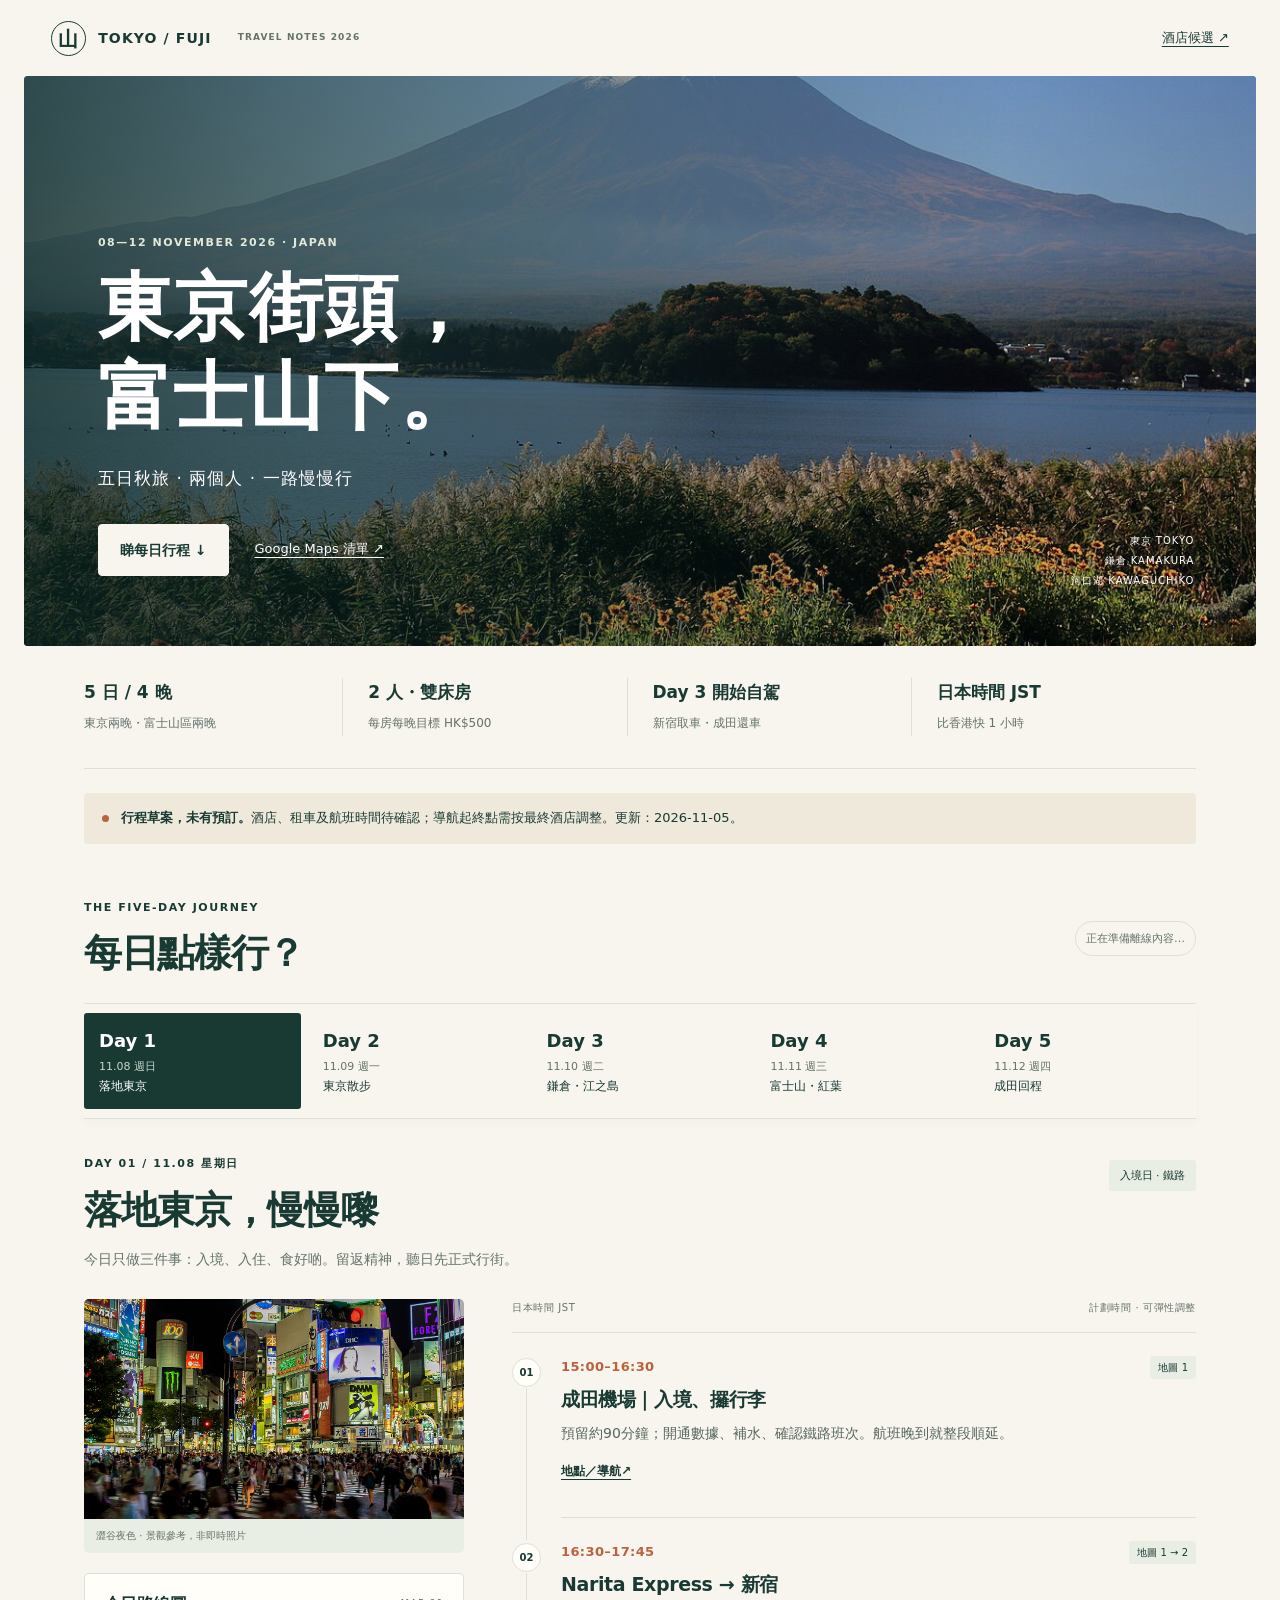
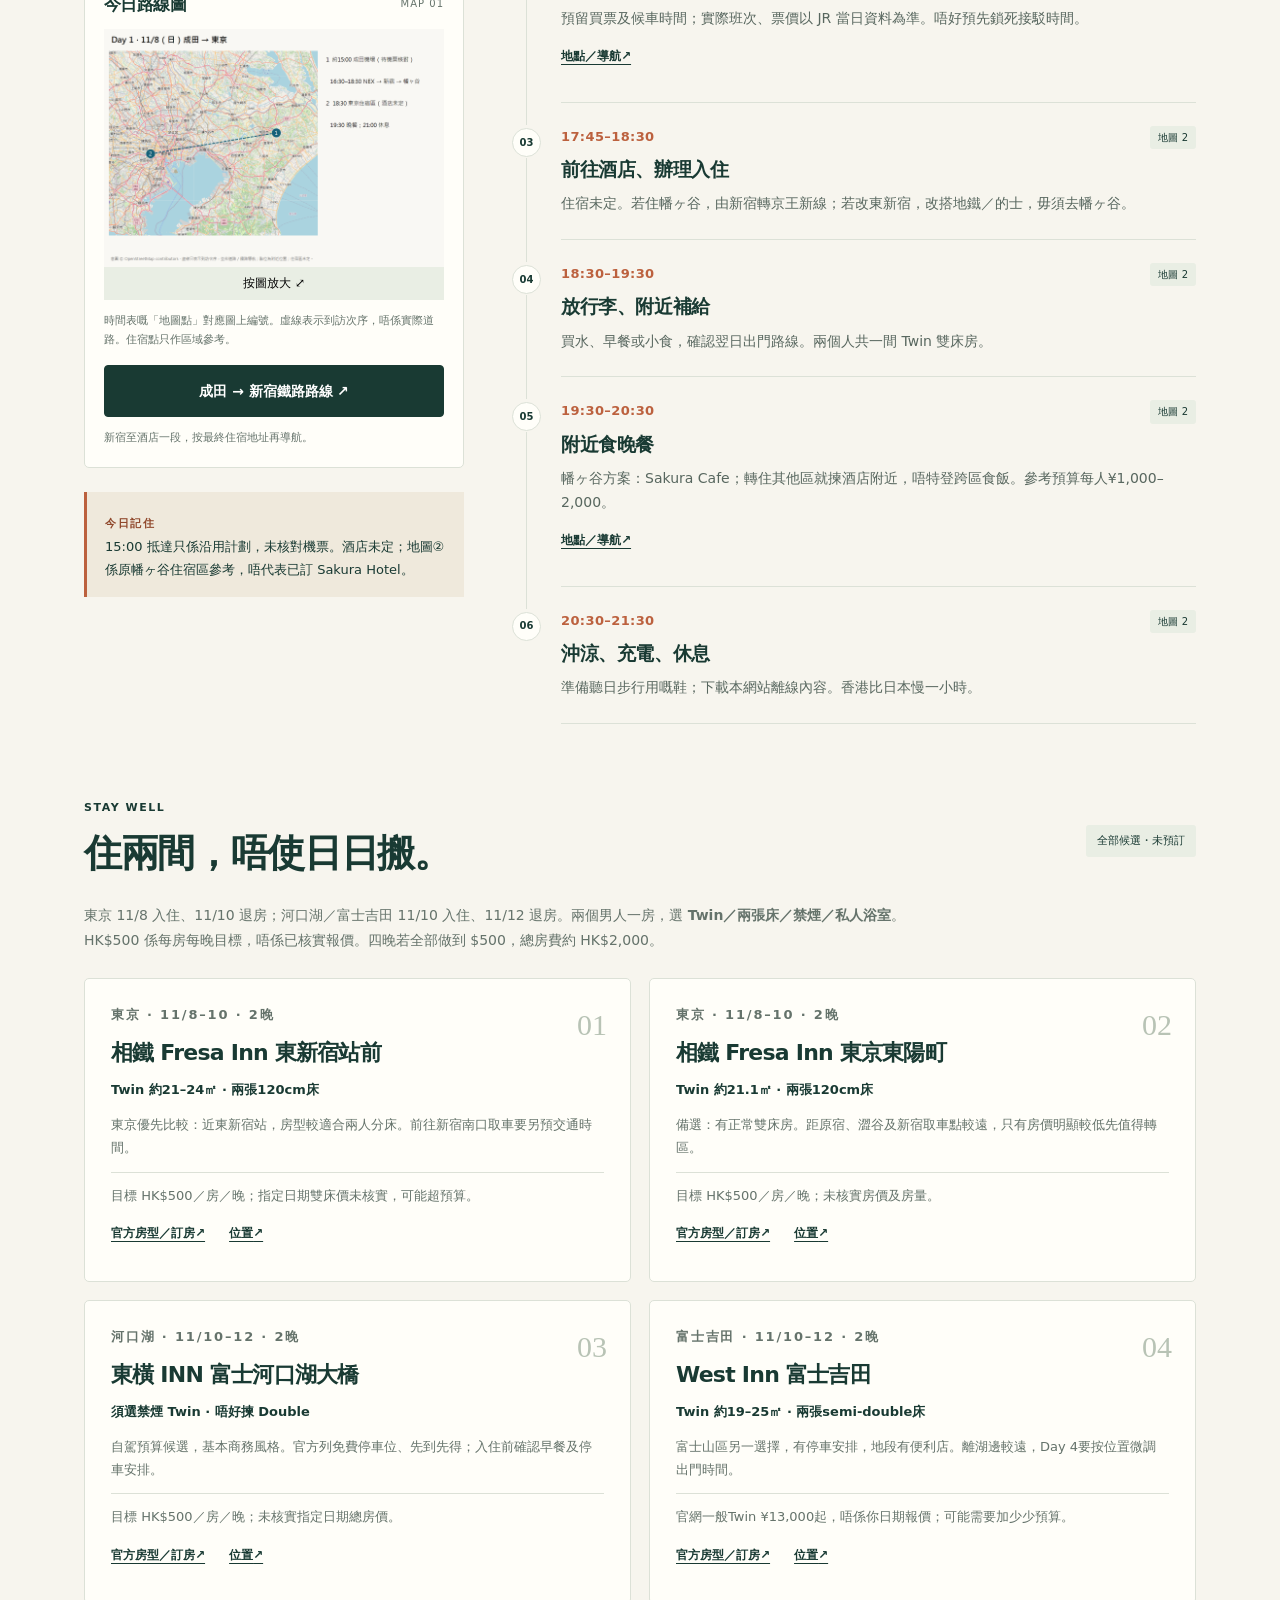
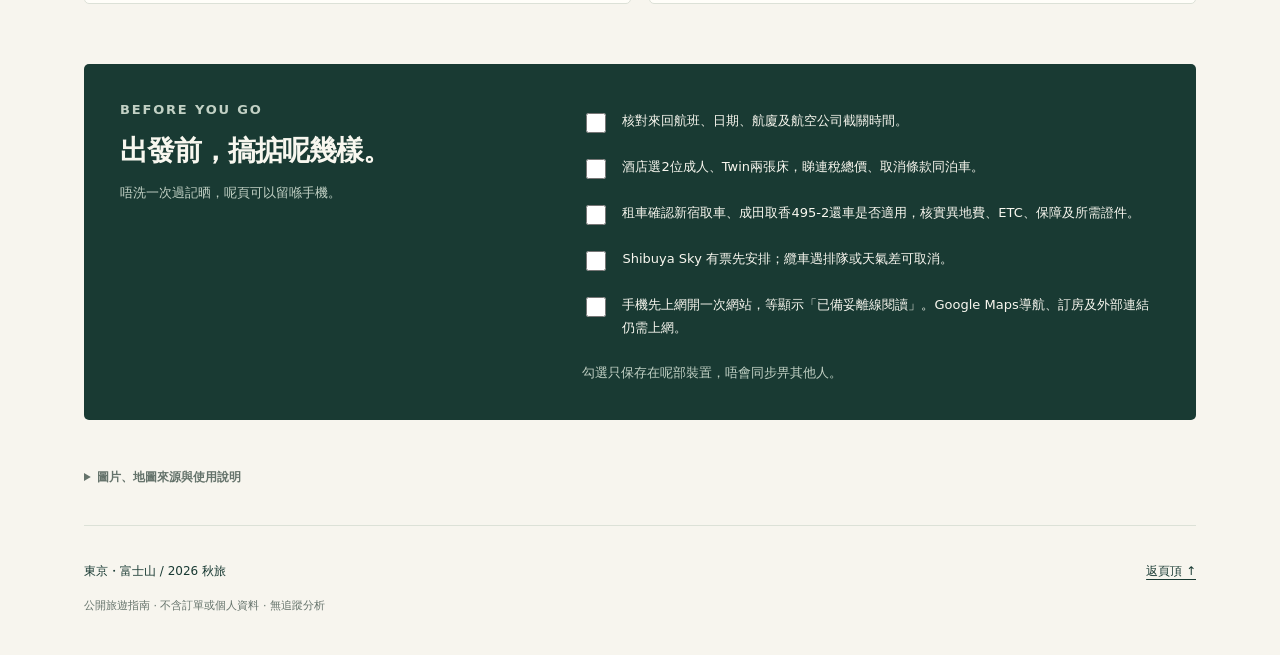
==== index.html @ 58a09c66 "Add Cantonese five-day Tokyo and Fuji travel guide Add 60 time slots, five annotated maps, four unbo" ====
<!doctype html><html lang="zh-Hant-HK"><head><meta charset="utf-8"><meta name="viewport" content="width=device-width, initial-scale=1"><meta name="theme-color" content="#153c35"><meta name="description" content="東京、鎌倉與河口湖五日旅遊指南：逐時行程、每天地圖、雙床酒店候選與自駕取還車安排。"><title>東京・富士山｜五日秋旅 2026</title><link rel="icon" href="icon.svg" type="image/svg+xml"><link rel="manifest" href="manifest.webmanifest"><link rel="stylesheet" href="style.css"><script src="app.js" defer></script></head><body>
<a class="skip" href="#itinerary">跳至行程</a><header class="topbar"><a href="#top" class="brand"><span class="brand-mark">山</span> TOKYO / FUJI <span class="edition">TRAVEL NOTES 2026</span></a><a href="#hotels" class="top-link">酒店候選 ↗</a></header>
<main id="top"><section class="hero"><img class="hero-photo" src="fuji.jpg" alt="由大石公園望向河口湖與富士山" width="1280" height="853"><div class="hero-shade"></div><div class="hero-copy"><p class="eyebrow">08—12 NOVEMBER 2026 · JAPAN</p><h1>東京街頭，<br>富士山下。</h1><p class="hero-sub">五日秋旅 · 兩個人 · 一路慢慢行</p><div class="hero-links"><a href="#itinerary" class="button light">睇每日行程 ↓</a><a class="hero-map" href="https://www.google.com/maps/@35.5356161,136.9191237,691896m/data=!3m1!1e3!4m2!11m1!2sfNCkEX2oukLOJYB0iNipBff9MoVxrw" target="_blank" rel="noopener noreferrer">Google Maps 清單<span aria-hidden="true"> ↗</span></a></div></div><span class="hero-stamp">東京 TOKYO<br>鎌倉 KAMAKURA<br>河口湖 KAWAGUCHIKO</span></section>
<div class="page-width"><section class="trip-facts" aria-label="旅程摘要"><div><strong>5 日 / 4 晚</strong><span>東京兩晚・富士山區兩晚</span></div><div><strong>2 人・雙床房</strong><span>每房每晚目標 HK$500</span></div><div><strong>Day 3 開始自駕</strong><span>新宿取車・成田還車</span></div><div><strong>日本時間 JST</strong><span>比香港快 1 小時</span></div></section>
<div class="planning-note"><span class="dot"></span><p><strong>行程草案，未有預訂。</strong>酒店、租車及航班時間待確認；導航起終點需按最終酒店調整。更新：2026-11-05。</p></div>
<section id="itinerary" class="itinerary"><div class="section-intro"><div><p class="eyebrow">THE FIVE-DAY JOURNEY</p><h2>每日點樣行？</h2></div><span id="offline-status" class="status" role="status">正在準備離線內容…</span></div><nav class="day-tabs" aria-label="選擇行程日期"><a href="#day-1" data-day="1"><strong>Day 1</strong><span>11.08 週日</span><small>落地東京</small></a><a href="#day-2" data-day="2"><strong>Day 2</strong><span>11.09 週一</span><small>東京散步</small></a><a href="#day-3" data-day="3"><strong>Day 3</strong><span>11.10 週二</span><small>鎌倉・江之島</small></a><a href="#day-4" data-day="4"><strong>Day 4</strong><span>11.11 週三</span><small>富士山・紅葉</small></a><a href="#day-5" data-day="5"><strong>Day 5</strong><span>11.12 週四</span><small>成田回程</small></a></nav><noscript><p class="planning-note">JavaScript 未啟用：下方仍會列出完整五日行程；請按日期連結跳至相應位置。</p></noscript><section class="day-panel" id="day-1" aria-labelledby="day-title-1">
 <header class="day-heading"><div><p class="eyebrow">DAY 01 / 11.08 星期日</p><h2 id="day-title-1">落地東京，慢慢嚟</h2><p>今日只做三件事：入境、入住、食好啲。留返精神，聽日先正式行街。</p></div><span class="tag">入境日 · 鐵路</span></header>
 <div class="day-grid"><aside class="day-aside"><figure class="day-photo"><img src="tokyo.jpg" alt="澀谷夜色" loading="lazy" width="1280" height="853"><figcaption>澀谷夜色 · 景觀參考，非即時照片</figcaption></figure>
 <div class="map-card"><div class="card-top"><h3>今日路線圖</h3><span>MAP 01</span></div><button class="map-open" data-map="day-1-map.png" aria-label="放大 Day 1 路線圖"><img src="day-1-map.png" alt="Day 1 編號路線圖：成田 → 新宿 → 東京住宿區" width="1400" height="980" loading="lazy"><span>按圖放大 ⤢</span></button><p class="small">時間表嘅「地圖點」對應圖上編號。虛線表示到訪次序，唔係實際道路。住宿點只作區域參考。</p><a class="button full" href="https://www.google.com/maps/dir/?api=1&amp;origin=Narita+Airport+Terminal+2+Japan&amp;destination=Shinjuku+Station+Tokyo&amp;travelmode=transit" target="_blank" rel="noopener noreferrer">成田 → 新宿鐵路路線<span aria-hidden="true"> ↗</span></a><p class="small">新宿至酒店一段，按最終住宿地址再導航。</p></div>
 <div class="day-note"><span class="eyebrow">今日記住</span><p>15:00 抵達只係沿用計劃，未核對機票。酒店未定；地圖②係原幡ヶ谷住宿區參考，唔代表已訂 Sakura Hotel。</p></div></aside>
 <div class="timeline"><div class="timeline-label"><span>日本時間 JST</span><span>計劃時間 · 可彈性調整</span></div><article class="stop"><div class="stop-rail"><span>01</span></div><div class="stop-content"><div class="stop-meta"><time>15:00–16:30</time><span class="point">地圖 1</span></div><h3>成田機場｜入境、攞行李</h3><p>預留約90分鐘；開通數據、補水、確認鐵路班次。航班晚到就整段順延。</p><a class="nav-link" href="https://www.google.com/maps/search/?api=1&amp;query=Narita%20Airport%20Terminal%202%20Japan" target="_blank" rel="noopener noreferrer">地點／導航<span aria-hidden="true"> ↗</span></a></div></article><article class="stop"><div class="stop-rail"><span>02</span></div><div class="stop-content"><div class="stop-meta"><time>16:30–17:45</time><span class="point">地圖 1 → 2</span></div><h3>Narita Express → 新宿</h3><p>預留買票及候車時間；實際班次、票價以 JR 當日資料為準。唔好預先鎖死接駁時間。</p><a class="nav-link" href="https://www.google.com/maps/search/?api=1&amp;query=Shinjuku%20Station%20Tokyo" target="_blank" rel="noopener noreferrer">地點／導航<span aria-hidden="true"> ↗</span></a></div></article><article class="stop"><div class="stop-rail"><span>03</span></div><div class="stop-content"><div class="stop-meta"><time>17:45–18:30</time><span class="point">地圖 2</span></div><h3>前往酒店、辦理入住</h3><p>住宿未定。若住幡ヶ谷，由新宿轉京王新線；若改東新宿，改搭地鐵／的士，毋須去幡ヶ谷。</p></div></article><article class="stop"><div class="stop-rail"><span>04</span></div><div class="stop-content"><div class="stop-meta"><time>18:30–19:30</time><span class="point">地圖 2</span></div><h3>放行李、附近補給</h3><p>買水、早餐或小食，確認翌日出門路線。兩個人共一間 Twin 雙床房。</p></div></article><article class="stop"><div class="stop-rail"><span>05</span></div><div class="stop-content"><div class="stop-meta"><time>19:30–20:30</time><span class="point">地圖 2</span></div><h3>附近食晚餐</h3><p>幡ヶ谷方案：Sakura Cafe；轉住其他區就揀酒店附近，唔特登跨區食飯。參考預算每人¥1,000–2,000。</p><a class="nav-link" href="https://www.google.com/maps/search/?api=1&amp;query=Sakura%20Cafe%20Hatagaya%20Tokyo" target="_blank" rel="noopener noreferrer">地點／導航<span aria-hidden="true"> ↗</span></a></div></article><article class="stop"><div class="stop-rail"><span>06</span></div><div class="stop-content"><div class="stop-meta"><time>20:30–21:30</time><span class="point">地圖 2</span></div><h3>沖涼、充電、休息</h3><p>準備聽日步行用嘅鞋；下載本網站離線內容。香港比日本慢一小時。</p></div></article></div></div></section><section class="day-panel" id="day-2" aria-labelledby="day-title-2">
 <header class="day-heading"><div><p class="eyebrow">DAY 02 / 11.09 星期一</p><h2 id="day-title-2">由森林行到城市夜色</h2><p>一路向南行，唔來回兜圈。上午神宮、下午購物，傍晚留畀澀谷。</p></div><span class="tag">東京散步 · 公共交通</span></header>
 <div class="day-grid"><aside class="day-aside"><figure class="day-photo"><img src="tokyo.jpg" alt="澀谷夜色" loading="lazy" width="1280" height="853"><figcaption>澀谷夜色 · 景觀參考，非即時照片</figcaption></figure>
 <div class="map-card"><div class="card-top"><h3>今日路線圖</h3><span>MAP 02</span></div><button class="map-open" data-map="day-2-map.png" aria-label="放大 Day 2 路線圖"><img src="day-2-map.png" alt="Day 2 編號路線圖：明治神宮 → 原宿 → 表參道 → 澀谷" width="1400" height="980" loading="lazy"><span>按圖放大 ⤢</span></button><p class="small">時間表嘅「地圖點」對應圖上編號。虛線表示到訪次序，唔係實際道路。住宿點只作區域參考。</p><a class="button full" href="https://www.google.com/maps/dir/?api=1&amp;origin=Meiji+Jingu+Tokyo&amp;destination=Uobei+Shibuya+Dogenzaka+Tokyo&amp;travelmode=walking&amp;waypoints=AFURI+Harajuku+Tokyo%7COmotesando+Hills+Tokyo%7CShibuya+Scramble+Crossing+Tokyo" target="_blank" rel="noopener noreferrer">開啟今日主要路線<span aria-hidden="true"> ↗</span></a><p class="small">路線不含未定酒店及所有小休；以逐站導航、即時交通為準。</p></div>
 <div class="day-note"><span class="eyebrow">今日記住</span><p>Day 2 留東京、Day 3 退房後取車去鎌倉再入河口湖，可以避免返東京多一次搬行李。Shibuya Sky 未預訂，冇票就取消。</p></div></aside>
 <div class="timeline"><div class="timeline-label"><span>日本時間 JST</span><span>計劃時間 · 可彈性調整</span></div><article class="stop"><div class="stop-rail"><span>01</span></div><div class="stop-content"><div class="stop-meta"><time>08:00–08:45</time><span class="point">地圖 1</span></div><h3>早餐、準備出門</h3><p>酒店未定；按最終地址調整出門時間，目標09:30到明治神宮。</p></div></article><article class="stop"><div class="stop-rail"><span>02</span></div><div class="stop-content"><div class="stop-meta"><time>08:45–09:30</time><span class="point">地圖 1 → 2</span></div><h3>搭車往原宿／明治神宮</h3><p>由酒店搭鐵路，再步行入神宮。地圖①係幡ヶ谷區參考，換酒店後以實際地址為準。</p><a class="nav-link" href="https://www.google.com/maps/search/?api=1&amp;query=Meiji%20Jingu%20Tokyo" target="_blank" rel="noopener noreferrer">地點／導航<span aria-hidden="true"> ↗</span></a></div></article><article class="stop"><div class="stop-rail"><span>03</span></div><div class="stop-content"><div class="stop-meta"><time>09:30–10:45</time><span class="point">地圖 2</span></div><h3>明治神宮</h3><p>參拜、森林步道；預留入口至本殿步程。慢慢行，唔好只計影相時間。</p><a class="nav-link" href="https://www.google.com/maps/search/?api=1&amp;query=Meiji%20Jingu%20Tokyo" target="_blank" rel="noopener noreferrer">地點／導航<span aria-hidden="true"> ↗</span></a></div></article><article class="stop"><div class="stop-rail"><span>04</span></div><div class="stop-content"><div class="stop-meta"><time>10:45–11:30</time><span class="point">地圖 2 → 3</span></div><h3>步行去原宿、提早排午餐</h3><p>原宿站附近小逛，盡量避開正午排隊。</p><a class="nav-link" href="https://www.google.com/maps/search/?api=1&amp;query=Harajuku%20Station%20Tokyo" target="_blank" rel="noopener noreferrer">地點／導航<span aria-hidden="true"> ↗</span></a></div></article><article class="stop"><div class="stop-rail"><span>05</span></div><div class="stop-content"><div class="stop-meta"><time>11:30–12:15</time><span class="point">地圖 3</span></div><h3>AFURI 原宿｜柚子拉麵</h3><p>參考每人¥1,500–2,000。準備信用卡或電子付款；等候太耐就改附近餐廳。</p><a class="nav-link" href="https://www.google.com/maps/search/?api=1&amp;query=AFURI%20Harajuku%20Tokyo" target="_blank" rel="noopener noreferrer">地點／導航<span aria-hidden="true"> ↗</span></a></div></article><article class="stop"><div class="stop-rail"><span>06</span></div><div class="stop-content"><div class="stop-meta"><time>12:15–13:00</time><span class="point">地圖 3</span></div><h3>竹下通</h3><p>行街、小食；12:50左右開始向表參道方向行。</p><a class="nav-link" href="https://www.google.com/maps/search/?api=1&amp;query=Takeshita%20Street%20Tokyo" target="_blank" rel="noopener noreferrer">地點／導航<span aria-hidden="true"> ↗</span></a></div></article><article class="stop"><div class="stop-rail"><span>07</span></div><div class="stop-content"><div class="stop-meta"><time>13:00–14:00</time><span class="point">地圖 4</span></div><h3>表參道、Omotesando Hills</h3><p>購物及建築散步；以商場作集合點。</p><a class="nav-link" href="https://www.google.com/maps/search/?api=1&amp;query=Omotesando%20Hills%20Tokyo" target="_blank" rel="noopener noreferrer">地點／導航<span aria-hidden="true"> ↗</span></a></div></article><article class="stop"><div class="stop-rail"><span>08</span></div><div class="stop-content"><div class="stop-meta"><time>14:00–15:00</time><span class="point">地圖 4 → 5</span></div><h3>去澀谷、咖啡小休</h3><p>步行或搭車，預留洗手間及休息時間。</p><a class="nav-link" href="https://www.google.com/maps/search/?api=1&amp;query=Shibuya%20Station%20Tokyo" target="_blank" rel="noopener noreferrer">地點／導航<span aria-hidden="true"> ↗</span></a></div></article><article class="stop"><div class="stop-rail"><span>09</span></div><div class="stop-content"><div class="stop-meta"><time>15:00–15:45</time><span class="point">地圖 5</span></div><h3>澀谷十字路口、八公</h3><p>同一區慢慢影相；過路唔好停喺路中心。</p><a class="nav-link" href="https://www.google.com/maps/search/?api=1&amp;query=Shibuya%20Scramble%20Crossing%20Tokyo" target="_blank" rel="noopener noreferrer">地點／導航<span aria-hidden="true"> ↗</span></a></div></article><article class="stop"><div class="stop-rail"><span>10</span></div><div class="stop-content"><div class="stop-meta"><time>16:00–17:15</time><span class="point">地圖 5</span></div><h3>Shibuya Sky｜選配</h3><p>有預約先上去；未買票或天氣差就改商場。入場時段及日落時間以官方為準。</p><a class="nav-link" href="https://www.google.com/maps/search/?api=1&amp;query=Shibuya%20Sky%20Tokyo" target="_blank" rel="noopener noreferrer">地點／導航<span aria-hidden="true"> ↗</span></a></div></article><article class="stop"><div class="stop-rail"><span>11</span></div><div class="stop-content"><div class="stop-meta"><time>17:15–18:00</time><span class="point">地圖 5</span></div><h3>澀谷購物、行去餐廳</h3><p>預留晚餐候位。</p><a class="nav-link" href="https://www.google.com/maps/search/?api=1&amp;query=Uobei%20Shibuya%20Dogenzaka%20Tokyo" target="_blank" rel="noopener noreferrer">地點／導航<span aria-hidden="true"> ↗</span></a></div></article><article class="stop"><div class="stop-rail"><span>12</span></div><div class="stop-content"><div class="stop-meta"><time>18:00–19:00</time><span class="point">地圖 5</span></div><h3>魚べい 道玄坂｜壽司晚餐</h3><p>參考每人¥2,000–3,000；現場候位，未訂位。</p><a class="nav-link" href="https://www.google.com/maps/search/?api=1&amp;query=Uobei%20Shibuya%20Dogenzaka%20Tokyo" target="_blank" rel="noopener noreferrer">地點／導航<span aria-hidden="true"> ↗</span></a></div></article><article class="stop"><div class="stop-rail"><span>13</span></div><div class="stop-content"><div class="stop-meta"><time>19:00–20:00</time><span class="point">地圖 5 → 1</span></div><h3>返酒店</h3><p>今晚整理行李，聽朝退房後唔再返東京酒店。</p></div></article><article class="stop"><div class="stop-rail"><span>14</span></div><div class="stop-content"><div class="stop-meta"><time>20:00–21:30</time><span class="point">地圖 1</span></div><h3>執行李、確認租車資料</h3><p>確認取車地址、營業時間、行李容量及異地還車。所有酒店與租車仍屬候選。</p></div></article></div></div></section><section class="day-panel" id="day-3" aria-labelledby="day-title-3">
 <header class="day-heading"><div><p class="eyebrow">DAY 03 / 11.10 星期二</p><h2 id="day-title-3">鎌倉海風，再駛入富士山</h2><p>今日行程最緊湊。鎌倉只集中長谷一帶，江之島行前段，留足時間入河口湖。</p></div><span class="tag">自駕開始 · 長途日</span></header>
 <div class="day-grid"><aside class="day-aside"><figure class="day-photo"><img src="kamakura.jpg" alt="鎌倉大佛" loading="lazy" width="1280" height="853"><figcaption>鎌倉大佛 · 景觀參考，非即時照片</figcaption></figure>
 <div class="map-card"><div class="card-top"><h3>今日路線圖</h3><span>MAP 03</span></div><button class="map-open" data-map="day-3-map.png" aria-label="放大 Day 3 路線圖"><img src="day-3-map.png" alt="Day 3 編號路線圖：新宿 → 鎌倉 → 江之島 → 河口湖" width="1400" height="980" loading="lazy"><span>按圖放大 ⤢</span></button><p class="small">時間表嘅「地圖點」對應圖上編號。虛線表示到訪次序，唔係實際道路。住宿點只作區域參考。</p><a class="button full" href="https://www.google.com/maps/dir/?api=1&amp;origin=Nippon+Rent+A+Car+Shinjuku+Minamiguchi+Tokyo&amp;destination=Toyoko+Inn+Fuji+Kawaguchiko+Ohashi&amp;travelmode=driving&amp;waypoints=Kotoku-in+Kamakura%7CHase-dera+Kamakura%7CEnoshima+Shrine+Hetsumiya+Fujisawa" target="_blank" rel="noopener noreferrer">開啟今日主要路線<span aria-hidden="true"> ↗</span></a><p class="small">路線不含未定酒店及所有小休；以逐站導航、即時交通為準。</p></div>
 <div class="day-note"><span class="eyebrow">今日記住</span><p>15:15–15:30 必須離開江之島。若塞車令鎌倉到達遲過11:00，就縮短寺院或取消江之島散步；唔好靠夜晚趕路追回時間。</p></div></aside>
 <div class="timeline"><div class="timeline-label"><span>日本時間 JST</span><span>計劃時間 · 可彈性調整</span></div><article class="stop"><div class="stop-rail"><span>01</span></div><div class="stop-content"><div class="stop-meta"><time>06:30–07:30</time><span class="point">地圖 1</span></div><h3>早餐、退房、前往取車點</h3><p>06:45左右退房；按最終酒店位置調整。行李全數帶走。</p><a class="nav-link" href="https://www.google.com/maps/search/?api=1&amp;query=Nippon%20Rent%20A%20Car%20Shinjuku%20Minamiguchi%20Tokyo" target="_blank" rel="noopener noreferrer">地點／導航<span aria-hidden="true"> ↗</span></a></div></article><article class="stop"><div class="stop-rail"><span>02</span></div><div class="stop-content"><div class="stop-meta"><time>07:30–08:15</time><span class="point">地圖 1</span></div><h3>新宿南口取車｜候選未訂</h3><p>NIPPON Rent-A-Car，代代木2-13-1。預45分鐘辦手續、驗車、設定導航；確認成田異地還車。</p><a class="nav-link" href="https://www.google.com/maps/search/?api=1&amp;query=NIPPON%20Rent-A-Car%20Shinjuku%20Minamiguchi%20Sales%20Office%202-13-1%20Yoyogi%20Tokyo" target="_blank" rel="noopener noreferrer">地點／導航<span aria-hidden="true"> ↗</span></a></div></article><article class="stop"><div class="stop-rail"><span>03</span></div><div class="stop-content"><div class="stop-meta"><time>08:15–09:45</time><span class="point">地圖 1 → 2</span></div><h3>揸車去鎌倉長谷一帶</h3><p>車程只係規劃估算，視交通可增加；到埗用合法收費停車場。大佛一般訪客唔好預寺內泊車。</p><a class="nav-link" href="https://www.google.com/maps/search/?api=1&amp;query=Kotoku-in%20Kamakura" target="_blank" rel="noopener noreferrer">地點／導航<span aria-hidden="true"> ↗</span></a></div></article><article class="stop"><div class="stop-rail"><span>04</span></div><div class="stop-content"><div class="stop-meta"><time>10:00–10:45</time><span class="point">地圖 2</span></div><h3>鎌倉大佛｜高德院</h3><p>睇大佛、庭園，之後步行去長谷寺。門票另計。</p><a class="nav-link" href="https://www.google.com/maps/search/?api=1&amp;query=Kotoku-in%20Kamakura" target="_blank" rel="noopener noreferrer">地點／導航<span aria-hidden="true"> ↗</span></a></div></article><article class="stop"><div class="stop-rail"><span>05</span></div><div class="stop-content"><div class="stop-meta"><time>10:45–11:00</time><span class="point">地圖 2 → 3</span></div><h3>步行往長谷寺</h3><p>同區景點，盡量唔好重新揸車搵車位。</p><a class="nav-link" href="https://www.google.com/maps/search/?api=1&amp;query=Hase-dera%20Kamakura" target="_blank" rel="noopener noreferrer">地點／導航<span aria-hidden="true"> ↗</span></a></div></article><article class="stop"><div class="stop-rail"><span>06</span></div><div class="stop-content"><div class="stop-meta"><time>11:00–12:00</time><span class="point">地圖 3</span></div><h3>長谷寺</h3><p>庭園、觀音堂同海景；有樓梯。若行程延誤就縮短停留。</p><a class="nav-link" href="https://www.google.com/maps/search/?api=1&amp;query=Hase-dera%20Kamakura" target="_blank" rel="noopener noreferrer">地點／導航<span aria-hidden="true"> ↗</span></a></div></article><article class="stop"><div class="stop-rail"><span>07</span></div><div class="stop-content"><div class="stop-meta"><time>12:00–13:00</time><span class="point">地圖 3 → 4</span></div><h3>取車、去江之島、泊車</h3><p>預留車程、搵位同由停車場步行時間；唔好導航入行人街。</p><a class="nav-link" href="https://www.google.com/maps/search/?api=1&amp;query=Enoshima%20Fujisawa%20Japan" target="_blank" rel="noopener noreferrer">地點／導航<span aria-hidden="true"> ↗</span></a></div></article><article class="stop"><div class="stop-rail"><span>08</span></div><div class="stop-content"><div class="stop-meta"><time>13:00–14:00</time><span class="point">地圖 4</span></div><h3>とびっちょ 本店｜海鮮午餐</h3><p>白飯魚／海鮮丼，參考每人¥1,500–3,000。候位超過30分鐘就轉附近食。</p><a class="nav-link" href="https://www.google.com/maps/search/?api=1&amp;query=Tobiccho%20Main%20Store%20Enoshima" target="_blank" rel="noopener noreferrer">地點／導航<span aria-hidden="true"> ↗</span></a></div></article><article class="stop"><div class="stop-rail"><span>09</span></div><div class="stop-content"><div class="stop-meta"><time>14:00–14:45</time><span class="point">地圖 4</span></div><h3>江之島仲見世通、神社前段</h3><p>只行前段及海邊，唔安排岩屋全線。</p><a class="nav-link" href="https://www.google.com/maps/search/?api=1&amp;query=Enoshima%20Shrine%20Hetsumiya" target="_blank" rel="noopener noreferrer">地點／導航<span aria-hidden="true"> ↗</span></a></div></article><article class="stop"><div class="stop-rail"><span>10</span></div><div class="stop-content"><div class="stop-meta"><time>14:45–15:15</time><span class="point">地圖 4</span></div><h3>返停車場、洗手間、出發</h3><p>15:30為最遲離開目標，預早準備車上飲用水。</p></div></article><article class="stop"><div class="stop-rail"><span>11</span></div><div class="stop-content"><div class="stop-meta"><time>15:15–18:30</time><span class="point">地圖 4 → 5</span></div><h3>前往河口湖</h3><p>連休息及交通緩衝預約3小時15分鐘；途中服務區休息20–30分鐘，依即時導航選擇。</p></div></article><article class="stop"><div class="stop-rail"><span>12</span></div><div class="stop-content"><div class="stop-meta"><time>18:30–19:30</time><span class="point">地圖 5</span></div><h3>河口湖酒店入住｜未預訂</h3><p>地圖⑤暫用河口湖大橋一帶；揀定酒店後先用正式地址導航。確認酒店停車安排。</p></div></article><article class="stop"><div class="stop-rail"><span>13</span></div><div class="stop-content"><div class="stop-meta"><time>19:30–20:30</time><span class="point">地圖 5</span></div><h3>IDATEN 天婦羅晚餐</h3><p>參考每人¥2,000–3,500；太攰或排隊長就改 Gusto 河口湖店。餐廳未訂位。</p><a class="nav-link" href="https://www.google.com/maps/search/?api=1&amp;query=Fuji%20Tempura%20IDATEN%20Kawaguchiko" target="_blank" rel="noopener noreferrer">地點／導航<span aria-hidden="true"> ↗</span></a></div></article><article class="stop"><div class="stop-rail"><span>14</span></div><div class="stop-content"><div class="stop-meta"><time>20:30–21:30</time><span class="point">地圖 5</span></div><h3>返酒店休息</h3><p>睇聽朝天氣，準備保暖外套同早起影富士山。</p></div></article></div></div></section><section class="day-panel" id="day-4" aria-labelledby="day-title-4">
 <header class="day-heading"><div><p class="eyebrow">DAY 04 / 11.11 星期三</p><h2 id="day-title-4">富士山、湖畔與秋日紅葉</h2><p>將遠眺富士山放喺朝早，下午沿湖慢慢行。天氣唔配合就減纜車，保留湖邊散步。</p></div><span class="tag">河口湖環遊 · 自駕</span></header>
 <div class="day-grid"><aside class="day-aside"><figure class="day-photo"><img src="fuji.jpg" alt="大石公園遠眺富士山" loading="lazy" width="1280" height="853"><figcaption>大石公園遠眺富士山 · 景觀參考，非即時照片</figcaption></figure>
 <div class="map-card"><div class="card-top"><h3>今日路線圖</h3><span>MAP 04</span></div><button class="map-open" data-map="day-4-map.png" aria-label="放大 Day 4 路線圖"><img src="day-4-map.png" alt="Day 4 編號路線圖：忠靈塔 → 河口湖 → 大石公園 → 紅葉迴廊" width="1400" height="980" loading="lazy"><span>按圖放大 ⤢</span></button><p class="small">時間表嘅「地圖點」對應圖上編號。虛線表示到訪次序，唔係實際道路。住宿點只作區域參考。</p><a class="button full" href="https://www.google.com/maps/dir/?api=1&amp;origin=Arakurayama+Sengen+Park&amp;destination=Lake+Kawaguchi+Maple+Corridor&amp;travelmode=driving&amp;waypoints=Mt+Fuji+Panoramic+Ropeway%7CHoutou+Fudou+Kawaguchiko+North+Main+Shop%7COishi+Park+Fujikawaguchiko" target="_blank" rel="noopener noreferrer">開啟今日主要路線<span aria-hidden="true"> ↗</span></a><p class="small">路線不含未定酒店及所有小休；以逐站導航、即時交通為準。</p></div>
 <div class="day-note"><span class="eyebrow">今日記住</span><p>本行程唔登富士山頂。新倉山導航到合法停車場，再步行上觀景台；地圖虛線只係到訪次序。紅葉及能見度不能保證。</p></div></aside>
 <div class="timeline"><div class="timeline-label"><span>日本時間 JST</span><span>計劃時間 · 可彈性調整</span></div><article class="stop"><div class="stop-rail"><span>01</span></div><div class="stop-content"><div class="stop-meta"><time>06:30–07:15</time><span class="point">地圖 1</span></div><h3>早餐、準備出門</h3><p>早餐供應按最終酒店為準；未開餐就前一晚準備。保暖外套、飲水、舒服鞋。</p></div></article><article class="stop"><div class="stop-rail"><span>02</span></div><div class="stop-content"><div class="stop-meta"><time>07:15–08:00</time><span class="point">地圖 1 → 2</span></div><h3>去新倉山淺間公園</h3><p>車程加泊車與上山步程；觀景台需要步行及樓梯，唔係車可以直達。</p><a class="nav-link" href="https://www.google.com/maps/search/?api=1&amp;query=Arakurayama%20Sengen%20Park" target="_blank" rel="noopener noreferrer">地點／導航<span aria-hidden="true"> ↗</span></a></div></article><article class="stop"><div class="stop-rail"><span>03</span></div><div class="stop-content"><div class="stop-meta"><time>08:00–09:15</time><span class="point">地圖 2</span></div><h3>忠靈塔、富士山景觀</h3><p>依體力慢慢上落；若太多人，留時間排影相位。</p><a class="nav-link" href="https://www.google.com/maps/search/?api=1&amp;query=Arakurayama%20Sengen%20Park" target="_blank" rel="noopener noreferrer">地點／導航<span aria-hidden="true"> ↗</span></a></div></article><article class="stop"><div class="stop-rail"><span>04</span></div><div class="stop-content"><div class="stop-meta"><time>09:15–10:30</time><span class="point">地圖 2 → 3</span></div><h3>落山、取車、去河口湖纜車</h3><p>先返停車場，再揸往湖畔；預留停車、步行、買票。</p><a class="nav-link" href="https://www.google.com/maps/search/?api=1&amp;query=Mt%20Fuji%20Panoramic%20Ropeway" target="_blank" rel="noopener noreferrer">地點／導航<span aria-hidden="true"> ↗</span></a></div></article><article class="stop"><div class="stop-rail"><span>05</span></div><div class="stop-content"><div class="stop-meta"><time>10:30–11:45</time><span class="point">地圖 3</span></div><h3>河口湖纜車｜視天氣選配</h3><p>排隊逾45分鐘或視野差就取消，改湖邊散步。營運、票價及停駛消息以官方為準。</p><a class="nav-link" href="https://www.google.com/maps/search/?api=1&amp;query=Mt%20Fuji%20Panoramic%20Ropeway" target="_blank" rel="noopener noreferrer">地點／導航<span aria-hidden="true"> ↗</span></a></div></article><article class="stop"><div class="stop-rail"><span>06</span></div><div class="stop-content"><div class="stop-meta"><time>11:45–12:15</time><span class="point">地圖 3 → 4</span></div><h3>去ほうとう不動 北本店</h3><p>確認係北本店；唔好同車站店混淆。</p><a class="nav-link" href="https://www.google.com/maps/search/?api=1&amp;query=Houtou%20Fudou%20Kawaguchiko%20North%20Main%20Shop" target="_blank" rel="noopener noreferrer">地點／導航<span aria-hidden="true"> ↗</span></a></div></article><article class="stop"><div class="stop-rail"><span>07</span></div><div class="stop-content"><div class="stop-meta"><time>12:15–13:15</time><span class="point">地圖 4</span></div><h3>山梨餺飥麵午餐</h3><p>每人參考¥1,500–2,500；預留候位，售完或提早收舖就轉附近店。</p><a class="nav-link" href="https://www.google.com/maps/search/?api=1&amp;query=Houtou%20Fudou%20Kawaguchiko%20North%20Main%20Shop" target="_blank" rel="noopener noreferrer">地點／導航<span aria-hidden="true"> ↗</span></a></div></article><article class="stop"><div class="stop-rail"><span>08</span></div><div class="stop-content"><div class="stop-meta"><time>13:15–13:45</time><span class="point">地圖 4 → 5</span></div><h3>沿湖北岸去大石公園</h3><p>連泊車計約30分鐘；沿途影相請用合法停車位。</p><a class="nav-link" href="https://www.google.com/maps/search/?api=1&amp;query=Oishi%20Park%20Fujikawaguchiko" target="_blank" rel="noopener noreferrer">地點／導航<span aria-hidden="true"> ↗</span></a></div></article><article class="stop"><div class="stop-rail"><span>09</span></div><div class="stop-content"><div class="stop-meta"><time>13:45–14:45</time><span class="point">地圖 5</span></div><h3>大石公園湖畔散步</h3><p>遠眺富士山，行湖邊步道；花況依季節，照片只作景觀參考。</p><a class="nav-link" href="https://www.google.com/maps/search/?api=1&amp;query=Oishi%20Park%20Fujikawaguchiko" target="_blank" rel="noopener noreferrer">地點／導航<span aria-hidden="true"> ↗</span></a></div></article><article class="stop"><div class="stop-rail"><span>10</span></div><div class="stop-content"><div class="stop-meta"><time>14:45–15:45</time><span class="point">地圖 5</span></div><h3>咖啡、甜品、休息</h3><p>大石公園附近揀店，預算每人¥800–1,500；留返黃昏精神。</p></div></article><article class="stop"><div class="stop-rail"><span>11</span></div><div class="stop-content"><div class="stop-meta"><time>15:45–16:30</time><span class="point">地圖 5 → 6</span></div><h3>去紅葉迴廊、泊車</h3><p>預留活動交通及停車場步行。收費、支付方式及當日管制以現場為準。</p><a class="nav-link" href="https://www.google.com/maps/search/?api=1&amp;query=Lake%20Kawaguchi%20Maple%20Corridor" target="_blank" rel="noopener noreferrer">地點／導航<span aria-hidden="true"> ↗</span></a></div></article><article class="stop"><div class="stop-rail"><span>12</span></div><div class="stop-content"><div class="stop-meta"><time>16:30–18:00</time><span class="point">地圖 6</span></div><h3>紅葉迴廊黃昏散步</h3><p>亮燈及活動安排以當日官方公告為準；冇亮燈或落雨可提早返酒店。</p><a class="nav-link" href="https://www.google.com/maps/search/?api=1&amp;query=Lake%20Kawaguchi%20Maple%20Corridor" target="_blank" rel="noopener noreferrer">地點／導航<span aria-hidden="true"> ↗</span></a></div></article><article class="stop"><div class="stop-rail"><span>13</span></div><div class="stop-content"><div class="stop-meta"><time>18:00–18:45</time><span class="point">地圖 6 → 1</span></div><h3>返回湖南岸</h3><p>天黑慢駛；先決定晚餐，避免反覆繞湖。</p></div></article><article class="stop"><div class="stop-rail"><span>14</span></div><div class="stop-content"><div class="stop-meta"><time>18:45–19:45</time><span class="point">地圖 1</span></div><h3>Gusto 河口湖｜簡單晚餐</h3><p>參考每人¥1,000–2,000；亦可將昨日未食到嘅 IDATEN 調到今晚。</p><a class="nav-link" href="https://www.google.com/maps/search/?api=1&amp;query=Gusto%20Kawaguchiko%20568-1%20Funatsu" target="_blank" rel="noopener noreferrer">地點／導航<span aria-hidden="true"> ↗</span></a></div></article><article class="stop"><div class="stop-rail"><span>15</span></div><div class="stop-content"><div class="stop-meta"><time>20:00–21:30</time><span class="point">地圖 1</span></div><h3>返酒店執行李</h3><p>確認成田還車營業所、入油規則及接駁；聽朝07:30出發，唔再加景點。</p></div></article></div></div></section><section class="day-panel" id="day-5" aria-labelledby="day-title-5">
 <header class="day-heading"><div><p class="eyebrow">DAY 05 / 11.12 星期四</p><h2 id="day-title-5">預早出發，鬆動返機場</h2><p>今日重點係準時到機場。將休息、加油、還車同接駁全部計入，唔安排額外觀光。</p></div><span class="tag">回程日 · 還車＋接駁</span></header>
 <div class="day-grid"><aside class="day-aside"><figure class="day-photo"><img src="fuji.jpg" alt="大石公園遠眺富士山" loading="lazy" width="1280" height="853"><figcaption>大石公園遠眺富士山 · 景觀參考，非即時照片</figcaption></figure>
 <div class="map-card"><div class="card-top"><h3>今日路線圖</h3><span>MAP 05</span></div><button class="map-open" data-map="day-5-map.png" aria-label="放大 Day 5 路線圖"><img src="day-5-map.png" alt="Day 5 編號路線圖：河口湖 → 成田營業所 → 航廈" width="1400" height="980" loading="lazy"><span>按圖放大 ⤢</span></button><p class="small">時間表嘅「地圖點」對應圖上編號。虛線表示到訪次序，唔係實際道路。住宿點只作區域參考。</p><a class="button full" href="https://www.google.com/maps/dir/?api=1&amp;origin=Toyoko+Inn+Fuji+Kawaguchiko+Ohashi&amp;destination=Nippon+Rent+A+Car+495-2+Tokko+Narita&amp;travelmode=driving" target="_blank" rel="noopener noreferrer">河口湖區 → 成田還車路線<span aria-hidden="true"> ↗</span></a><p class="small">還車後改搭租車公司接駁去航廈；唔係自行駕車去航廈。</p></div>
 <div class="day-note"><span class="eyebrow">今日記住</span><p>16:50 起飛、第二航廈均待機票確認。若實際航班更早，必須整段提早。還車去營業所，唔係直接駛去航廈櫃位。</p></div></aside>
 <div class="timeline"><div class="timeline-label"><span>日本時間 JST</span><span>計劃時間 · 可彈性調整</span></div><article class="stop"><div class="stop-rail"><span>01</span></div><div class="stop-content"><div class="stop-meta"><time>06:30–07:30</time><span class="point">地圖 1</span></div><h3>早餐、退房、檢查行李</h3><p>07:30準時離開。地圖①係河口湖住宿區參考，出發點按最終酒店。</p></div></article><article class="stop"><div class="stop-rail"><span>02</span></div><div class="stop-content"><div class="stop-meta"><time>07:30–09:30</time><span class="point">地圖 1 → 2</span></div><h3>往成田方向行車</h3><p>跟即時交通選高速公路；總共預約4小時行車、休息與交通緩衝。</p></div></article><article class="stop"><div class="stop-rail"><span>03</span></div><div class="stop-content"><div class="stop-meta"><time>09:30–10:00</time><span class="point">地圖 1 → 2</span></div><h3>服務區休息</h3><p>洗手間、飲水、簡單小食；休息位置依實際高速路線，唔預設固定服務區。</p></div></article><article class="stop"><div class="stop-rail"><span>04</span></div><div class="stop-content"><div class="stop-meta"><time>10:00–11:30</time><span class="point">地圖 1 → 2</span></div><h3>繼續前往成田區</h3><p>如塞車延誤，先取消坐低食午餐，保留還車及機場手續時間。</p></div></article><article class="stop"><div class="stop-rail"><span>05</span></div><div class="stop-content"><div class="stop-meta"><time>11:30–12:00</time><span class="point">地圖 2</span></div><h3>按租車規則加油</h3><p>選營業所附近油站；核對油種、保留單據。實際要求以租車訂單為準。</p></div></article><article class="stop"><div class="stop-rail"><span>06</span></div><div class="stop-content"><div class="stop-meta"><time>12:00–12:30</time><span class="point">地圖 2</span></div><h3>NIPPON 成田營業所還車</h3><p>候選地址：千葉縣成田市取香495-2。清空車廂、檢查遺留物；按實際訂單確認營業所。</p><a class="nav-link" href="https://www.google.com/maps/search/?api=1&amp;query=Nippon%20Rent%20A%20Car%20495-2%20Tokko%20Narita" target="_blank" rel="noopener noreferrer">地點／導航<span aria-hidden="true"> ↗</span></a></div></article><article class="stop"><div class="stop-rail"><span>07</span></div><div class="stop-content"><div class="stop-meta"><time>12:30–13:00</time><span class="point">地圖 2 → 3</span></div><h3>搭租車公司接駁去航廈</h3><p>預15–30分鐘及候車；告知司機實際航廈。目標13:00抵達。</p><a class="nav-link" href="https://www.google.com/maps/search/?api=1&amp;query=Narita%20Airport%20Terminal%202%20Japan" target="_blank" rel="noopener noreferrer">地點／導航<span aria-hidden="true"> ↗</span></a></div></article><article class="stop"><div class="stop-rail"><span>08</span></div><div class="stop-content"><div class="stop-meta"><time>13:00–14:00</time><span class="point">地圖 3</span></div><h3>辦登機、午餐｜有時間先食</h3><p>第二航廈方案：4樓安檢前稻葉和幸。航班／航廈不同就改；航空公司櫃位未開時按現場安排。</p><a class="nav-link" href="https://www.google.com/maps/search/?api=1&amp;query=Tonkatsu%20Inaba%20Wako%20Narita%20Airport%20Terminal%202" target="_blank" rel="noopener noreferrer">地點／導航<span aria-hidden="true"> ↗</span></a></div></article><article class="stop"><div class="stop-rail"><span>09</span></div><div class="stop-content"><div class="stop-meta"><time>14:00–15:00</time><span class="point">地圖 3</span></div><h3>安檢、出境</h3><p>按航空公司截關時間及現場排隊情況提早；先過關再購物。</p></div></article><article class="stop"><div class="stop-rail"><span>10</span></div><div class="stop-content"><div class="stop-meta"><time>15:00–15:30</time><span class="point">地圖 3</span></div><h3>確認閘口、飲水、小休</h3><p>閘口可能較遠，先行到附近。</p></div></article><article class="stop"><div class="stop-rail"><span>11</span></div><div class="stop-content"><div class="stop-meta"><time>15:30–16:50</time><span class="point">地圖 3</span></div><h3>到閘口等候登機</h3><p>以登機證顯示時間為準；16:50只係暫定航班時間，並非已確認。</p></div></article></div></div></section></section>
<section id="hotels" class="hotels"><div class="section-intro"><div><p class="eyebrow">STAY WELL</p><h2>住兩間，唔使日日搬。</h2></div><span class="tag">全部候選・未預訂</span></div><p class="section-desc">東京 11/8 入住、11/10 退房；河口湖／富士吉田 11/10 入住、11/12 退房。兩個男人一房，選 <strong>Twin／兩張床／禁煙／私人浴室</strong>。HK$500 係每房每晚目標，唔係已核實報價。四晚若全部做到 $500，總房費約 HK$2,000。</p><div class="hotel-grid"><article class="hotel-card"><span class="hotel-no">01</span><p class="eyebrow">東京 · 11/8–10 · 2晚</p><h3>相鐵 Fresa Inn 東新宿站前</h3><p class="room">Twin 約21–24㎡ · 兩張120cm床</p><p>東京優先比較：近東新宿站，房型較適合兩人分床。前往新宿南口取車要另預交通時間。</p><p class="price-note">目標 HK$500／房／晚；指定日期雙床價未核實，可能超預算。</p><div class="hotel-actions"><a class="nav-link" href="https://sotetsu-hotels.com/en/fresa-inn/higashishinjuku/" target="_blank" rel="noopener noreferrer">官方房型／訂房<span aria-hidden="true"> ↗</span></a><a class="nav-link" href="https://www.google.com/maps/search/?api=1&amp;query=Sotetsu%20Fresa%20Inn%20Higashi%20Shinjuku" target="_blank" rel="noopener noreferrer">位置<span aria-hidden="true"> ↗</span></a></div></article><article class="hotel-card"><span class="hotel-no">02</span><p class="eyebrow">東京 · 11/8–10 · 2晚</p><h3>相鐵 Fresa Inn 東京東陽町</h3><p class="room">Twin 約21.1㎡ · 兩張120cm床</p><p>備選：有正常雙床房。距原宿、澀谷及新宿取車點較遠，只有房價明顯較低先值得轉區。</p><p class="price-note">目標 HK$500／房／晚；未核實房價及房量。</p><div class="hotel-actions"><a class="nav-link" href="https://sotetsu-hotels.com/en/fresa-inn/toyocho/" target="_blank" rel="noopener noreferrer">官方房型／訂房<span aria-hidden="true"> ↗</span></a><a class="nav-link" href="https://www.google.com/maps/search/?api=1&amp;query=Sotetsu%20Fresa%20Inn%20Tokyo%20Toyocho" target="_blank" rel="noopener noreferrer">位置<span aria-hidden="true"> ↗</span></a></div></article><article class="hotel-card"><span class="hotel-no">03</span><p class="eyebrow">河口湖 · 11/10–12 · 2晚</p><h3>東橫 INN 富士河口湖大橋</h3><p class="room">須選禁煙 Twin · 唔好揀 Double</p><p>自駕預算候選，基本商務風格。官方列免費停車位、先到先得；入住前確認早餐及停車安排。</p><p class="price-note">目標 HK$500／房／晚；未核實指定日期總房價。</p><div class="hotel-actions"><a class="nav-link" href="https://www.toyoko-inn.com/eng/campaign/pickup/kawaguchiko/" target="_blank" rel="noopener noreferrer">官方房型／訂房<span aria-hidden="true"> ↗</span></a><a class="nav-link" href="https://www.google.com/maps/search/?api=1&amp;query=Toyoko%20Inn%20Fuji%20Kawaguchiko%20Ohashi" target="_blank" rel="noopener noreferrer">位置<span aria-hidden="true"> ↗</span></a></div></article><article class="hotel-card"><span class="hotel-no">04</span><p class="eyebrow">富士吉田 · 11/10–12 · 2晚</p><h3>West Inn 富士吉田</h3><p class="room">Twin 約19–25㎡ · 兩張semi-double床</p><p>富士山區另一選擇，有停車安排，地段有便利店。離湖邊較遠，Day 4要按位置微調出門時間。</p><p class="price-note">官網一般Twin ¥13,000起，唔係你日期報價；可能需要加少少預算。</p><div class="hotel-actions"><a class="nav-link" href="https://www.westinn.jp/en/stay" target="_blank" rel="noopener noreferrer">官方房型／訂房<span aria-hidden="true"> ↗</span></a><a class="nav-link" href="https://www.google.com/maps/search/?api=1&amp;query=West%20Inn%20Fujiyoshida" target="_blank" rel="noopener noreferrer">位置<span aria-hidden="true"> ↗</span></a></div></article></div></section>
<section class="practical" id="practical"><div><p class="eyebrow">BEFORE YOU GO</p><h2>出發前，搞掂呢幾樣。</h2><p>唔洗一次過記晒，呢頁可以留喺手機。</p></div><div class="checklist"><label><input type="checkbox" data-check="0"><span>核對來回航班、日期、航廈及航空公司截關時間。</span></label><label><input type="checkbox" data-check="1"><span>酒店選2位成人、Twin兩張床，睇連稅總價、取消條款同泊車。</span></label><label><input type="checkbox" data-check="2"><span>租車確認新宿取車、成田取香495-2還車是否適用，核實異地費、ETC、保障及所需證件。</span></label><label><input type="checkbox" data-check="3"><span>Shibuya Sky 有票先安排；纜車遇排隊或天氣差可取消。</span></label><label><input type="checkbox" data-check="4"><span>手機先上網開一次網站，等顯示「已備妥離線閱讀」。Google Maps導航、訂房及外部連結仍需上網。</span></label><p class="small">勾選只保存在呢部裝置，唔會同步畀其他人。</p></div></section>
<details class="sources"><summary>圖片、地圖來源與使用說明</summary><p>景點照片只作參考，唔代表出發當日天氣、紅葉或花況。照片縮放及版面裁切，按 CC BY-SA 4.0 分享。</p><ul><li><a class="" href="https://commons.wikimedia.org/wiki/File:Mount_Fuji_from_Oishi_Park.jpg" target="_blank" rel="noopener noreferrer">大石公園遠眺富士山<span aria-hidden="true"> ↗</span></a> — Alpsdake · <a class="" href="https://creativecommons.org/licenses/by-sa/4.0/" target="_blank" rel="noopener noreferrer">CC BY-SA 4.0<span aria-hidden="true"> ↗</span></a></li><li><a class="" href="https://commons.wikimedia.org/wiki/File:Shibuya_Crossing.jpg" target="_blank" rel="noopener noreferrer">澀谷夜色<span aria-hidden="true"> ↗</span></a> — Landry Miguel · <a class="" href="https://creativecommons.org/licenses/by-sa/4.0/" target="_blank" rel="noopener noreferrer">CC BY-SA 4.0<span aria-hidden="true"> ↗</span></a></li><li><a class="" href="https://commons.wikimedia.org/wiki/File:The_Great_Buddha_at_Kamakura.jpg" target="_blank" rel="noopener noreferrer">鎌倉大佛<span aria-hidden="true"> ↗</span></a> — Daniel M. Dobkin · <a class="" href="https://creativecommons.org/licenses/by-sa/4.0/" target="_blank" rel="noopener noreferrer">CC BY-SA 4.0<span aria-hidden="true"> ↗</span></a></li><li>地圖底圖 © <a class="" href="https://www.openstreetmap.org/copyright" target="_blank" rel="noopener noreferrer">OpenStreetMap contributors<span aria-hidden="true"> ↗</span></a>，路線與標註為本行程編排。地圖為靜態位置示意，非導航或即時交通資料。</li></ul><p>旅行安排為規劃建議；營業、票價、交通及活動可能調整，出發前查看官方。住宿資料來源為酒店官方房型／設施頁，並非即時房價。</p></details>
<footer><span>東京・富士山 / 2026 秋旅</span><a href="#top">返頁頂 ↑</a><p class="small">公開旅遊指南 · 不含訂單或個人資料 · 無追蹤分析</p></footer></div></main>
<dialog id="map-dialog" aria-label="放大每日地圖"><div class="dialog-bar"><strong id="map-title">每日路線圖</strong><button id="close-map" aria-label="關閉地圖">關閉 ×</button></div><div class="map-scroll"><img id="map-large" alt="放大路線圖"></div><p class="small">手機可以橫向捲動睇細節。<a class="" href="https://www.openstreetmap.org/copyright" target="_blank" rel="noopener noreferrer">© OpenStreetMap contributors<span aria-hidden="true"> ↗</span></a></p></dialog></body></html>
---- style.css ----
:root{--paper:#f7f5ee;--ink:#193a33;--muted:#65736b;--line:#dce1d7;--orange:#bc613e;--soft:#e9eee4;--white:#fffef9}*{box-sizing:border-box}html{scroll-behavior:smooth;scroll-padding-top:108px}body{margin:0;background:var(--paper);color:var(--ink);font-family:Inter,"Noto Sans TC","Microsoft JhengHei",system-ui,sans-serif;line-height:1.75;font-size:16px}a{color:inherit;text-underline-offset:4px}button,input{font:inherit}a,button{-webkit-tap-highlight-color:transparent}button{cursor:pointer}img{display:block;max-width:100%;height:auto}button:focus-visible,a:focus-visible,input:focus-visible,summary:focus-visible{outline:3px solid var(--orange);outline-offset:5px}h1,h2,h3,p,figure{margin:0}h1,h2,h3{line-height:1.32;letter-spacing:-.035em}h2{font-size:clamp(25px,3vw,38px)}h3{font-size:20px}p{margin-top:12px}.eyebrow{font-size:11px;font-weight:750;letter-spacing:.14em;line-height:1.6;margin:0 0 12px}.topbar{height:76px;display:flex;align-items:center;justify-content:space-between;padding:0 4%;background:var(--paper)}.brand{display:flex;align-items:center;gap:12px;font-weight:750;letter-spacing:.08em;text-decoration:none;font-size:14px}.brand-mark{display:grid;place-items:center;border:1px solid var(--ink);border-radius:50%;width:35px;height:35px;font-size:20px;font-family:serif}.edition{font-size:9px;color:var(--muted);margin-left:14px}.top-link{font-size:13px}.hero{height:570px;position:relative;color:white;margin:0 24px;border-radius:4px;overflow:hidden;background:#316b72}.hero-photo{width:100%;height:100%;object-fit:cover;object-position:50% 47%}.hero-shade{position:absolute;inset:0;background:linear-gradient(90deg,rgba(9,36,31,.8),rgba(9,36,31,.14) 80%)}.hero-copy{position:absolute;left:6%;bottom:70px;max-width:650px}.hero-copy .eyebrow{color:#e1e9d7}.hero h1{font-family:"Noto Serif TC","Microsoft JhengHei",serif;font-size:clamp(42px,5.8vw,78px);font-weight:600;line-height:1.2;letter-spacing:.02em}.hero-sub{font-size:17px;margin-top:22px;letter-spacing:.06em}.hero-links{display:flex;align-items:center;gap:26px;margin-top:30px}.hero-map{font-size:13px}.hero-stamp{position:absolute;right:5%;bottom:55px;font-size:10px;line-height:2;letter-spacing:.1em;text-align:right}.button{display:inline-flex;justify-content:center;align-items:center;gap:4px;padding:13px 21px;text-decoration:none;background:var(--ink);color:white;border:1px solid var(--ink);border-radius:4px;font-size:14px;font-weight:650;min-height:48px}.button.light{background:var(--paper);border-color:var(--paper);color:var(--ink)}.button:hover{background:#2d5548;color:white}.page-width{max-width:1180px;margin:auto;padding:0 34px}.trip-facts{display:grid;grid-template-columns:repeat(4,1fr);padding:32px 0;border-bottom:1px solid var(--line);gap:25px}.trip-facts div{border-right:1px solid var(--line)}.trip-facts div:last-child{border:0}.trip-facts strong{display:block;font-size:17px}.trip-facts span{font-size:12px;color:var(--muted)}.planning-note{display:flex;gap:12px;align-items:flex-start;background:#efe9dc;padding:14px 18px;margin:24px 0;font-size:13px;border-radius:4px}.planning-note p{margin:0}.dot{flex:0 0 7px;width:7px;height:7px;border-radius:50%;background:var(--orange);margin-top:8px}.section-intro{display:flex;align-items:center;justify-content:space-between;gap:20px;margin:55px 0 25px}.status{font-size:11px;color:var(--muted);border:1px solid var(--line);padding:7px 10px;border-radius:30px;max-width:240px}.day-tabs{position:sticky;top:0;z-index:10;display:grid;grid-template-columns:repeat(5,1fr);background:var(--paper);border-top:1px solid var(--line);border-bottom:1px solid var(--line);padding:9px 0;gap:7px;box-shadow:0 5px 10px #193a3306}.day-tabs a{display:flex;flex-direction:column;text-decoration:none;padding:12px 15px;border-radius:3px;min-height:82px}.day-tabs strong{font-size:18px}.day-tabs span{font-size:11px;color:var(--muted)}.day-tabs small{font-size:12px}.day-tabs a[aria-current="true"]{background:var(--ink);color:white}.day-tabs a[aria-current="true"] span{color:#c7d6ca}.day-tabs a:hover{background:var(--soft)}.day-tabs a[aria-current="true"]:hover{background:#284b40}.day-panel{padding-top:36px}.day-panel[hidden]{display:none}.day-heading{display:flex;justify-content:space-between;align-items:flex-start;gap:24px;margin-bottom:28px}.day-heading p:not(.eyebrow){color:var(--muted);font-size:14px;max-width:660px}.tag{display:inline-block;white-space:nowrap;background:var(--soft);padding:6px 11px;font-size:11px;border-radius:3px;margin-top:5px}.day-grid{display:grid;grid-template-columns:380px minmax(0,1fr);gap:48px}.day-photo{background:var(--soft);border-radius:5px;overflow:hidden}.day-photo img{height:220px;width:100%;object-fit:cover}.day-photo figcaption{padding:8px 12px;font-size:10px;color:var(--muted)}.map-card{margin-top:20px;padding:19px;background:var(--white);border:1px solid var(--line);border-radius:5px}.card-top{display:flex;align-items:center;justify-content:space-between;margin-bottom:14px}.card-top h3{font-size:17px}.card-top>span{font-size:10px;color:var(--muted);letter-spacing:.1em}.map-open{border:0;background:var(--paper);padding:0;position:relative;width:100%;display:block}.map-open img{width:100%;height:auto}.map-open span{display:block;font-size:12px;background:var(--soft);padding:6px}.small{font-size:11px;color:var(--muted);line-height:1.7}.full{display:flex;margin-top:15px}.day-note{border-left:3px solid var(--orange);padding:16px 18px;margin:24px 0;background:#efe9dc}.day-note p{font-size:13px;margin:0}.day-note .eyebrow{color:#90482c}.timeline-label{display:flex;justify-content:space-between;font-size:10px;letter-spacing:.06em;color:var(--muted);padding-bottom:15px;border-bottom:1px solid var(--line)}.stop{display:flex;gap:20px}.stop-rail{flex:0 0 29px;position:relative;padding-top:25px}.stop-rail:after{content:"";position:absolute;left:14px;top:55px;bottom:-22px;width:1px;background:var(--line)}.stop:last-child .stop-rail:after{display:none}.stop-rail>span{display:grid;place-items:center;width:29px;height:29px;border-radius:50%;border:1px solid var(--line);background:var(--white);font-size:10px;font-weight:700}.stop-content{flex:1;min-width:0;padding:23px 0;border-bottom:1px solid var(--line)}.stop-meta{display:flex;align-items:center;justify-content:space-between;gap:10px;margin-bottom:8px}.stop-meta time{font-size:13px;font-weight:750;letter-spacing:.03em;color:var(--orange)}.point{font-size:10px;background:var(--soft);padding:3px 8px;border-radius:3px}.stop-content h3{font-size:19px;letter-spacing:-.02em}.stop-content p{font-size:14px;color:#58675f;margin-top:9px}.nav-link{display:inline-flex;align-items:center;min-height:44px;font-size:12px;font-weight:650;margin-top:4px}.section-desc{color:var(--muted);max-width:850px;font-size:14px}.hotels{padding-top:20px}.hotel-grid{display:grid;grid-template-columns:1fr 1fr;gap:18px;margin-top:26px}.hotel-card{position:relative;background:var(--white);border:1px solid var(--line);border-radius:5px;padding:26px}.hotel-card .eyebrow{color:var(--muted);padding-right:25px}.hotel-no{position:absolute;right:23px;top:20px;font-family:serif;font-size:30px;color:#b8c3b5}.hotel-card h3{font-size:22px}.hotel-card p{font-size:13px;color:var(--muted)}.hotel-card .room{color:var(--ink);font-weight:650}.price-note{border-top:1px solid var(--line);padding-top:12px}.hotel-actions{display:flex;gap:24px}.practical{display:grid;grid-template-columns:1fr 1.4fr;gap:50px;padding:36px;background:var(--ink);color:#f8f7ef;margin-top:60px;border-radius:5px}.practical h2{font-size:28px}.practical p{font-size:13px;color:#c2d1c5}.checklist label{display:flex;align-items:flex-start;gap:13px;padding:10px 0;font-size:13px;cursor:pointer}.checklist input{width:20px;height:20px;flex-shrink:0;accent-color:#b5d3ad;margin-top:3px}.checklist input:checked+span{color:#bccbbf;text-decoration:line-through}.sources{margin:35px 0;font-size:12px;color:var(--muted);border-bottom:1px solid var(--line);padding-bottom:25px}.sources summary{cursor:pointer;min-height:44px;padding:12px 0;font-weight:650}.sources li{margin:8px 0}footer{display:flex;justify-content:space-between;flex-wrap:wrap;gap:15px;padding-bottom:40px;font-size:12px}footer p{width:100%;margin:0}dialog{border:0;border-radius:8px;width:min(96vw,1450px);max-height:94vh;padding:18px;background:var(--paper);color:var(--ink)}dialog::backdrop{background:#102a24bb}.dialog-bar{display:flex;justify-content:space-between;align-items:center;padding-bottom:12px}.dialog-bar button{border:1px solid var(--line);background:var(--white);padding:8px 15px;min-height:44px;border-radius:4px}.map-scroll{overflow:auto;max-height:75vh}.map-scroll img{width:1400px;max-width:none}.skip{position:fixed;left:10px;top:-80px;z-index:100;background:white;padding:12px}.skip:focus{top:10px}
@media(min-width:1300px){.hero{height:620px}.day-aside{align-self:start;position:sticky;top:125px}}
@media(max-width:800px){.edition,.hero-stamp{display:none}.topbar{height:62px;padding:0 20px}.brand{font-size:12px;gap:9px}.hero{height:500px;margin:0 12px}.hero-copy{left:7%;right:6%;bottom:40px}.hero h1{font-size:52px}.hero-sub{font-size:14px}.hero-links{gap:18px;flex-wrap:wrap}.hero-map{font-size:12px}.page-width{padding:0 20px}.trip-facts{grid-template-columns:1fr 1fr;gap:22px 10px;padding:25px 0}.trip-facts div:nth-child(2){border:0}.trip-facts strong{font-size:15px}.trip-facts span{font-size:11px}.section-intro{margin:36px 0 20px;align-items:flex-start;flex-direction:column;gap:12px}.status{font-size:10px}.day-tabs{gap:3px;margin:0 -8px;padding:7px 0}.day-tabs a{padding:10px 4px;text-align:center;min-height:75px}.day-tabs strong{font-size:15px}.day-tabs span{font-size:10px}.day-tabs small{font-size:9px;white-space:nowrap}.day-heading{display:block}.day-heading .tag{margin-top:16px}.day-heading h2{font-size:28px}.day-grid{grid-template-columns:1fr;gap:25px}.day-aside{display:grid;grid-template-columns:1fr;gap:0}.day-photo img{height:200px}.map-card{margin-top:18px}.day-note{margin-bottom:0}.timeline{margin-top:0}.stop{gap:12px}.stop-content h3{font-size:18px}.stop-content p{font-size:14px}.hotel-grid{grid-template-columns:1fr}.hotel-card{padding:23px}.practical{grid-template-columns:1fr;padding:25px;gap:18px;margin-top:40px}.hero-shade{background:linear-gradient(0deg,rgba(9,36,31,.86),rgba(9,36,31,.1))}dialog{padding:12px}.map-scroll img{width:1150px}}
@media(prefers-reduced-motion:reduce){html{scroll-behavior:auto}}
@media print{.day-panel[hidden]{display:block!important}.day-tabs,.topbar,.hero-links,.map-open span,.nav-link,.status,dialog{display:none}.hero{height:250px}.hero-copy{bottom:20px}.hero h1{font-size:35px}.day-grid{display:block}.day-aside{position:static}.day-photo{display:none}.map-card{break-inside:avoid}.map-open img{max-height:350px;object-fit:contain}.day-panel{break-before:page}.stop,.hotel-card{break-inside:avoid}.practical{background:white;color:black}.page-width{padding:0}.hotel-grid{grid-template-columns:1fr 1fr}}
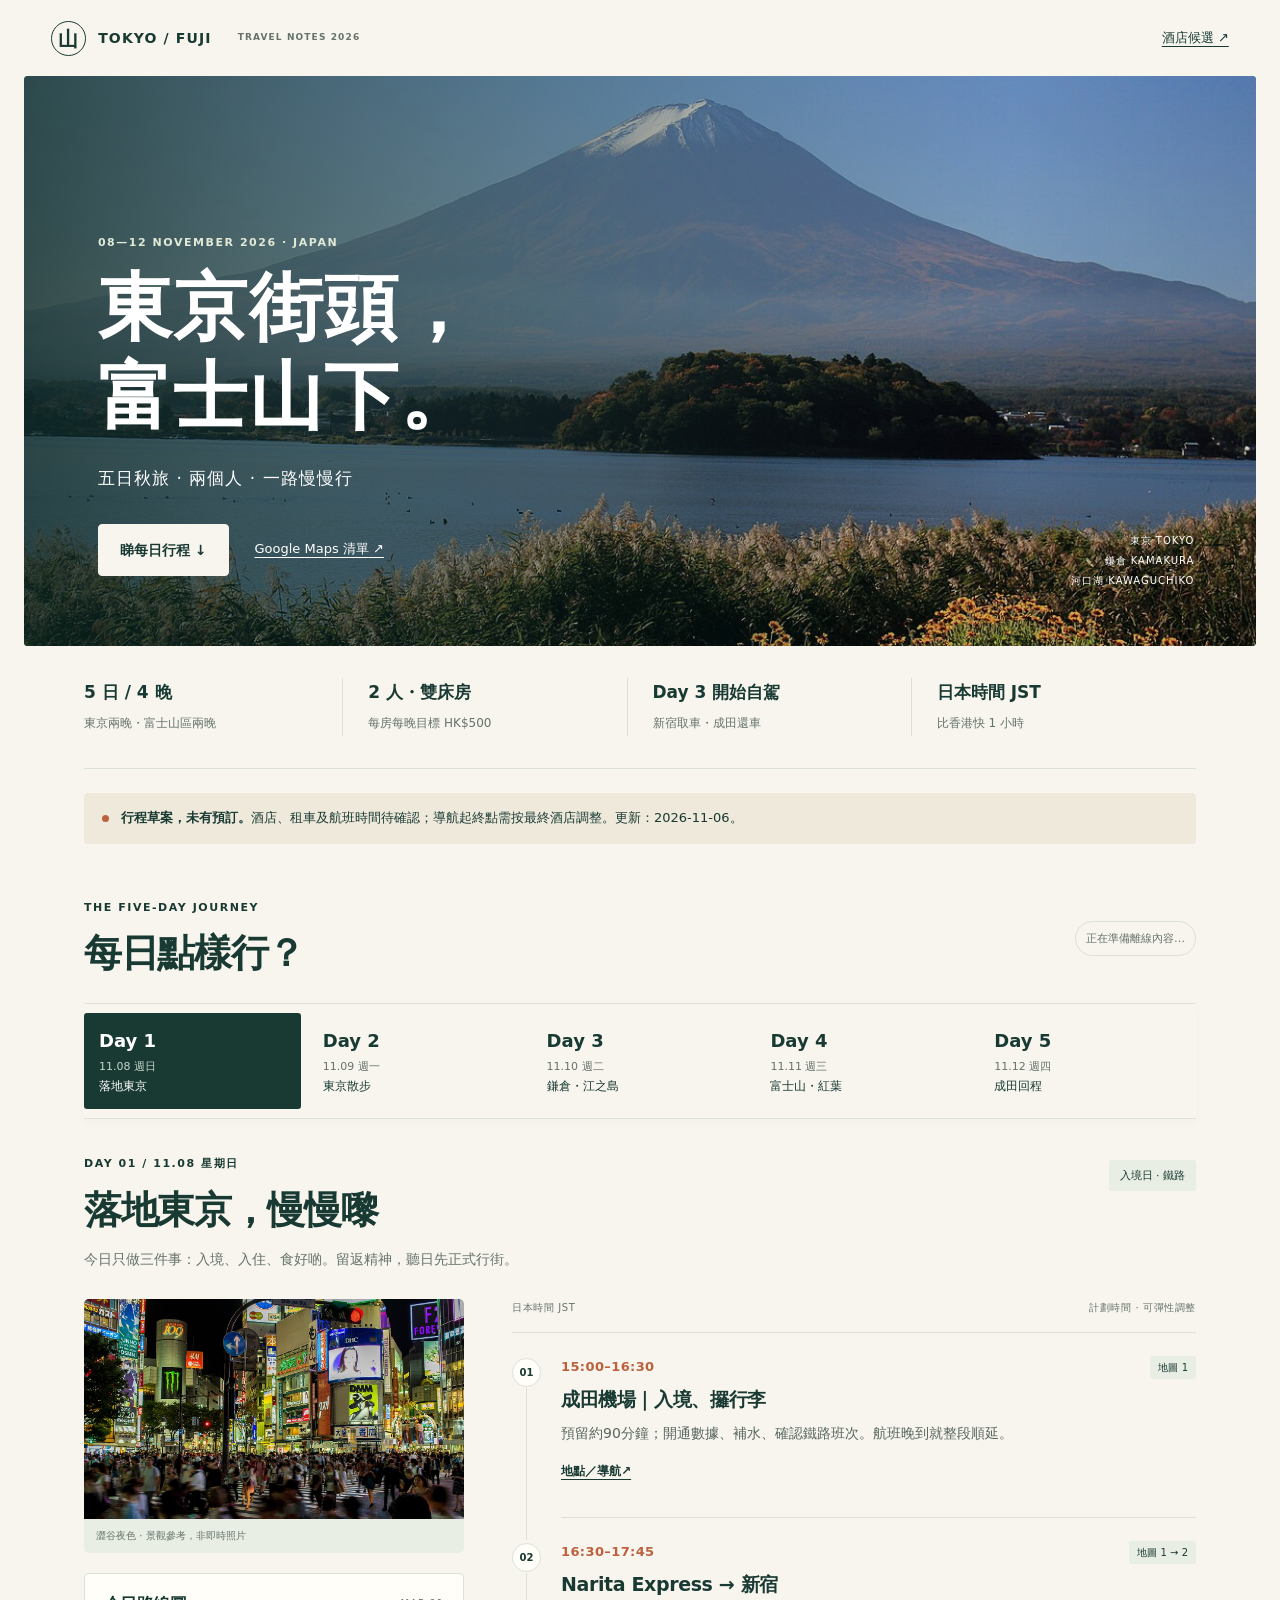
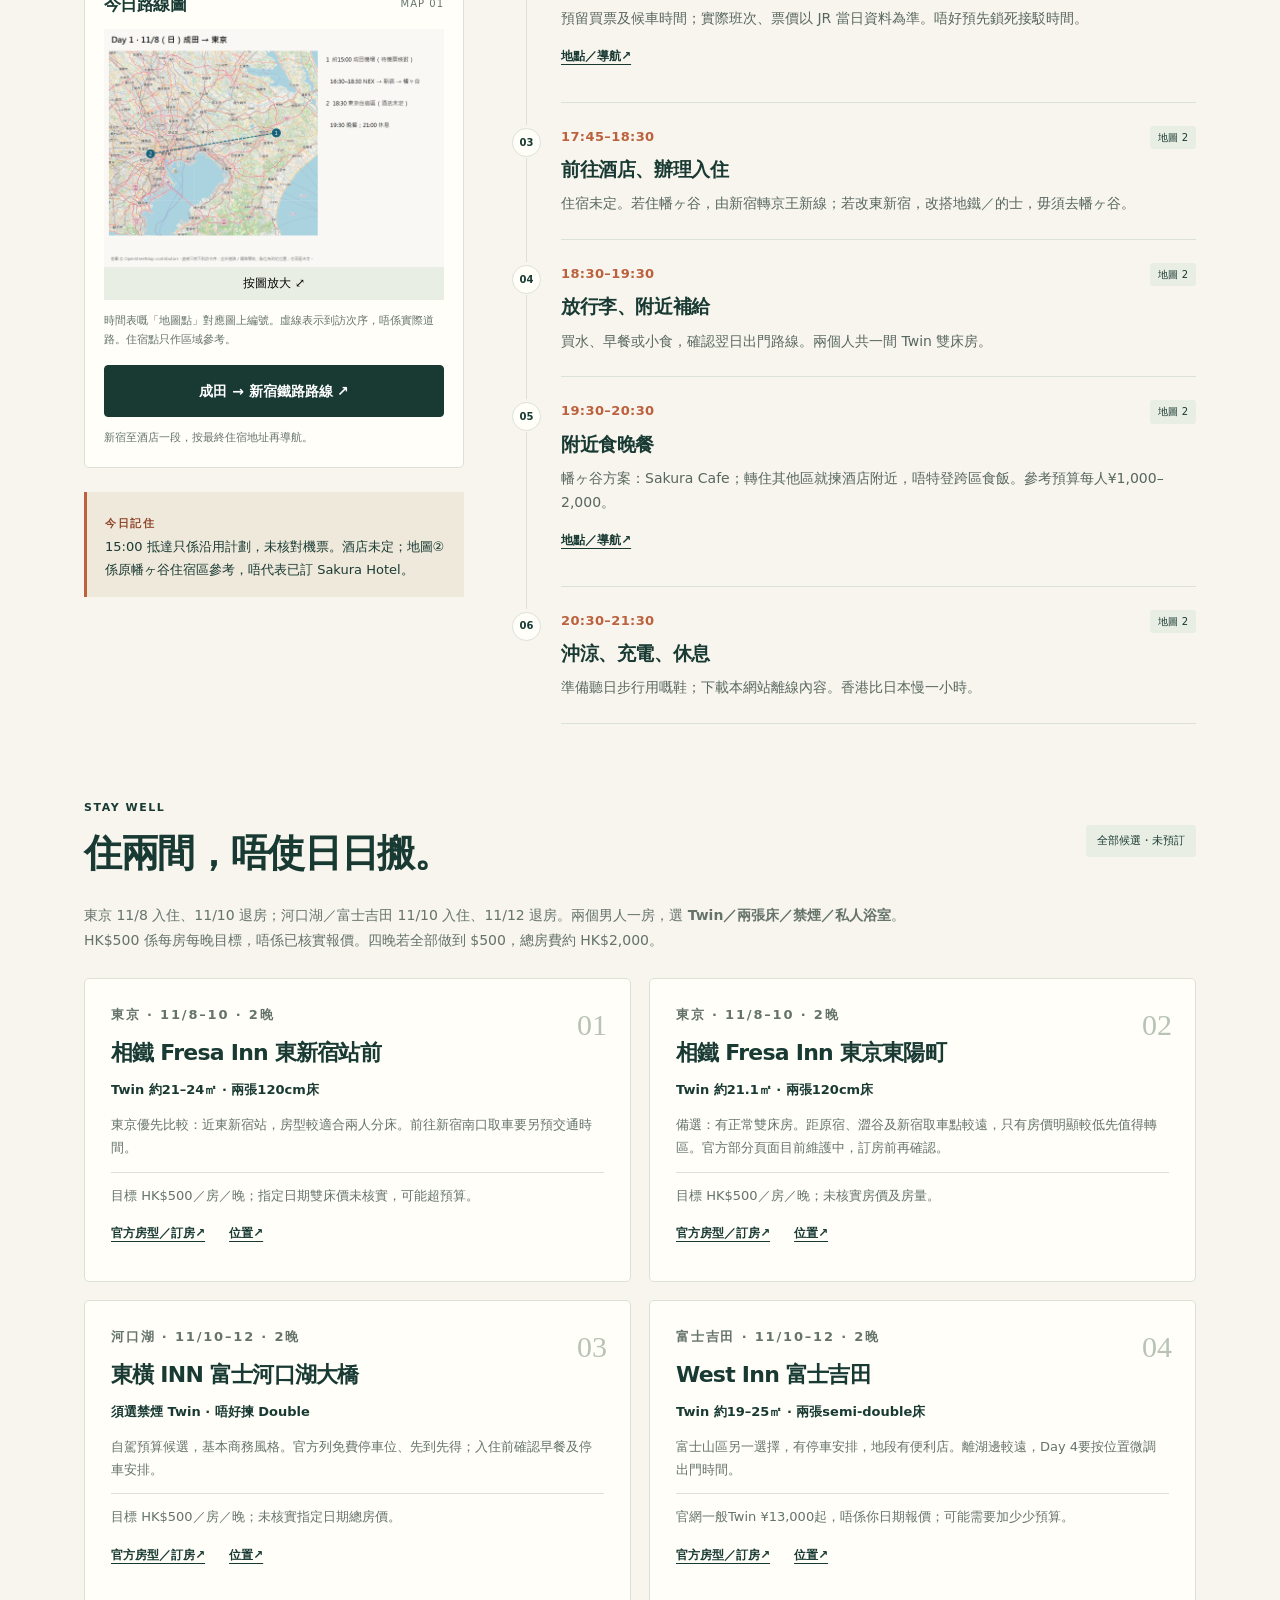
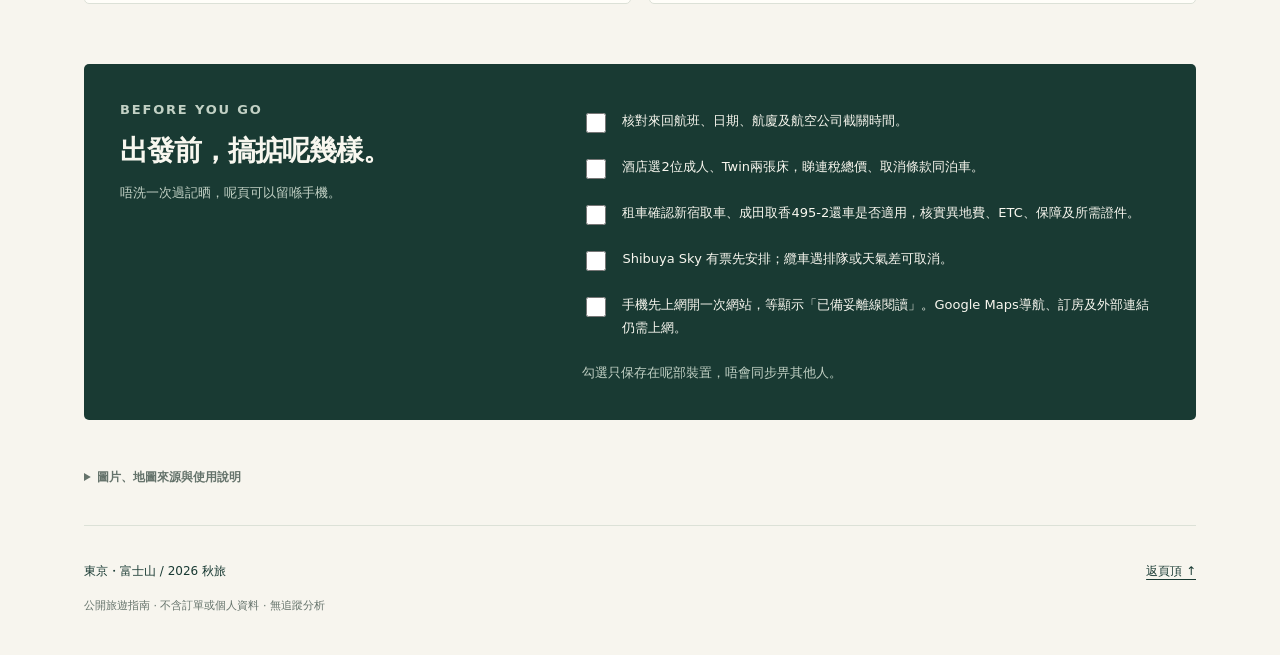
==== commit 79f6e3c2: "Polish hero framing and clarify hotel website availability" ====
--- a/index.html
+++ b/index.html
@@ -2,7 +2,7 @@
 <a class="skip" href="#itinerary">跳至行程</a><header class="topbar"><a href="#top" class="brand"><span class="brand-mark">山</span> TOKYO / FUJI <span class="edition">TRAVEL NOTES 2026</span></a><a href="#hotels" class="top-link">酒店候選 ↗</a></header>
 <main id="top"><section class="hero"><img class="hero-photo" src="fuji.jpg" alt="由大石公園望向河口湖與富士山" width="1280" height="853"><div class="hero-shade"></div><div class="hero-copy"><p class="eyebrow">08—12 NOVEMBER 2026 · JAPAN</p><h1>東京街頭，<br>富士山下。</h1><p class="hero-sub">五日秋旅 · 兩個人 · 一路慢慢行</p><div class="hero-links"><a href="#itinerary" class="button light">睇每日行程 ↓</a><a class="hero-map" href="https://www.google.com/maps/@35.5356161,136.9191237,691896m/data=!3m1!1e3!4m2!11m1!2sfNCkEX2oukLOJYB0iNipBff9MoVxrw" target="_blank" rel="noopener noreferrer">Google Maps 清單<span aria-hidden="true"> ↗</span></a></div></div><span class="hero-stamp">東京 TOKYO<br>鎌倉 KAMAKURA<br>河口湖 KAWAGUCHIKO</span></section>
 <div class="page-width"><section class="trip-facts" aria-label="旅程摘要"><div><strong>5 日 / 4 晚</strong><span>東京兩晚・富士山區兩晚</span></div><div><strong>2 人・雙床房</strong><span>每房每晚目標 HK$500</span></div><div><strong>Day 3 開始自駕</strong><span>新宿取車・成田還車</span></div><div><strong>日本時間 JST</strong><span>比香港快 1 小時</span></div></section>
-<div class="planning-note"><span class="dot"></span><p><strong>行程草案，未有預訂。</strong>酒店、租車及航班時間待確認；導航起終點需按最終酒店調整。更新：2026-11-05。</p></div>
+<div class="planning-note"><span class="dot"></span><p><strong>行程草案，未有預訂。</strong>酒店、租車及航班時間待確認；導航起終點需按最終酒店調整。更新：2026-11-06。</p></div>
 <section id="itinerary" class="itinerary"><div class="section-intro"><div><p class="eyebrow">THE FIVE-DAY JOURNEY</p><h2>每日點樣行？</h2></div><span id="offline-status" class="status" role="status">正在準備離線內容…</span></div><nav class="day-tabs" aria-label="選擇行程日期"><a href="#day-1" data-day="1"><strong>Day 1</strong><span>11.08 週日</span><small>落地東京</small></a><a href="#day-2" data-day="2"><strong>Day 2</strong><span>11.09 週一</span><small>東京散步</small></a><a href="#day-3" data-day="3"><strong>Day 3</strong><span>11.10 週二</span><small>鎌倉・江之島</small></a><a href="#day-4" data-day="4"><strong>Day 4</strong><span>11.11 週三</span><small>富士山・紅葉</small></a><a href="#day-5" data-day="5"><strong>Day 5</strong><span>11.12 週四</span><small>成田回程</small></a></nav><noscript><p class="planning-note">JavaScript 未啟用：下方仍會列出完整五日行程；請按日期連結跳至相應位置。</p></noscript><section class="day-panel" id="day-1" aria-labelledby="day-title-1">
  <header class="day-heading"><div><p class="eyebrow">DAY 01 / 11.08 星期日</p><h2 id="day-title-1">落地東京，慢慢嚟</h2><p>今日只做三件事：入境、入住、食好啲。留返精神，聽日先正式行街。</p></div><span class="tag">入境日 · 鐵路</span></header>
  <div class="day-grid"><aside class="day-aside"><figure class="day-photo"><img src="tokyo.jpg" alt="澀谷夜色" loading="lazy" width="1280" height="853"><figcaption>澀谷夜色 · 景觀參考，非即時照片</figcaption></figure>
@@ -29,7 +29,7 @@
  <div class="map-card"><div class="card-top"><h3>今日路線圖</h3><span>MAP 05</span></div><button class="map-open" data-map="day-5-map.png" aria-label="放大 Day 5 路線圖"><img src="day-5-map.png" alt="Day 5 編號路線圖：河口湖 → 成田營業所 → 航廈" width="1400" height="980" loading="lazy"><span>按圖放大 ⤢</span></button><p class="small">時間表嘅「地圖點」對應圖上編號。虛線表示到訪次序，唔係實際道路。住宿點只作區域參考。</p><a class="button full" href="https://www.google.com/maps/dir/?api=1&amp;origin=Toyoko+Inn+Fuji+Kawaguchiko+Ohashi&amp;destination=Nippon+Rent+A+Car+495-2+Tokko+Narita&amp;travelmode=driving" target="_blank" rel="noopener noreferrer">河口湖區 → 成田還車路線<span aria-hidden="true"> ↗</span></a><p class="small">還車後改搭租車公司接駁去航廈；唔係自行駕車去航廈。</p></div>
  <div class="day-note"><span class="eyebrow">今日記住</span><p>16:50 起飛、第二航廈均待機票確認。若實際航班更早，必須整段提早。還車去營業所，唔係直接駛去航廈櫃位。</p></div></aside>
  <div class="timeline"><div class="timeline-label"><span>日本時間 JST</span><span>計劃時間 · 可彈性調整</span></div><article class="stop"><div class="stop-rail"><span>01</span></div><div class="stop-content"><div class="stop-meta"><time>06:30–07:30</time><span class="point">地圖 1</span></div><h3>早餐、退房、檢查行李</h3><p>07:30準時離開。地圖①係河口湖住宿區參考，出發點按最終酒店。</p></div></article><article class="stop"><div class="stop-rail"><span>02</span></div><div class="stop-content"><div class="stop-meta"><time>07:30–09:30</time><span class="point">地圖 1 → 2</span></div><h3>往成田方向行車</h3><p>跟即時交通選高速公路；總共預約4小時行車、休息與交通緩衝。</p></div></article><article class="stop"><div class="stop-rail"><span>03</span></div><div class="stop-content"><div class="stop-meta"><time>09:30–10:00</time><span class="point">地圖 1 → 2</span></div><h3>服務區休息</h3><p>洗手間、飲水、簡單小食；休息位置依實際高速路線，唔預設固定服務區。</p></div></article><article class="stop"><div class="stop-rail"><span>04</span></div><div class="stop-content"><div class="stop-meta"><time>10:00–11:30</time><span class="point">地圖 1 → 2</span></div><h3>繼續前往成田區</h3><p>如塞車延誤，先取消坐低食午餐，保留還車及機場手續時間。</p></div></article><article class="stop"><div class="stop-rail"><span>05</span></div><div class="stop-content"><div class="stop-meta"><time>11:30–12:00</time><span class="point">地圖 2</span></div><h3>按租車規則加油</h3><p>選營業所附近油站；核對油種、保留單據。實際要求以租車訂單為準。</p></div></article><article class="stop"><div class="stop-rail"><span>06</span></div><div class="stop-content"><div class="stop-meta"><time>12:00–12:30</time><span class="point">地圖 2</span></div><h3>NIPPON 成田營業所還車</h3><p>候選地址：千葉縣成田市取香495-2。清空車廂、檢查遺留物；按實際訂單確認營業所。</p><a class="nav-link" href="https://www.google.com/maps/search/?api=1&amp;query=Nippon%20Rent%20A%20Car%20495-2%20Tokko%20Narita" target="_blank" rel="noopener noreferrer">地點／導航<span aria-hidden="true"> ↗</span></a></div></article><article class="stop"><div class="stop-rail"><span>07</span></div><div class="stop-content"><div class="stop-meta"><time>12:30–13:00</time><span class="point">地圖 2 → 3</span></div><h3>搭租車公司接駁去航廈</h3><p>預15–30分鐘及候車；告知司機實際航廈。目標13:00抵達。</p><a class="nav-link" href="https://www.google.com/maps/search/?api=1&amp;query=Narita%20Airport%20Terminal%202%20Japan" target="_blank" rel="noopener noreferrer">地點／導航<span aria-hidden="true"> ↗</span></a></div></article><article class="stop"><div class="stop-rail"><span>08</span></div><div class="stop-content"><div class="stop-meta"><time>13:00–14:00</time><span class="point">地圖 3</span></div><h3>辦登機、午餐｜有時間先食</h3><p>第二航廈方案：4樓安檢前稻葉和幸。航班／航廈不同就改；航空公司櫃位未開時按現場安排。</p><a class="nav-link" href="https://www.google.com/maps/search/?api=1&amp;query=Tonkatsu%20Inaba%20Wako%20Narita%20Airport%20Terminal%202" target="_blank" rel="noopener noreferrer">地點／導航<span aria-hidden="true"> ↗</span></a></div></article><article class="stop"><div class="stop-rail"><span>09</span></div><div class="stop-content"><div class="stop-meta"><time>14:00–15:00</time><span class="point">地圖 3</span></div><h3>安檢、出境</h3><p>按航空公司截關時間及現場排隊情況提早；先過關再購物。</p></div></article><article class="stop"><div class="stop-rail"><span>10</span></div><div class="stop-content"><div class="stop-meta"><time>15:00–15:30</time><span class="point">地圖 3</span></div><h3>確認閘口、飲水、小休</h3><p>閘口可能較遠，先行到附近。</p></div></article><article class="stop"><div class="stop-rail"><span>11</span></div><div class="stop-content"><div class="stop-meta"><time>15:30–16:50</time><span class="point">地圖 3</span></div><h3>到閘口等候登機</h3><p>以登機證顯示時間為準；16:50只係暫定航班時間，並非已確認。</p></div></article></div></div></section></section>
-<section id="hotels" class="hotels"><div class="section-intro"><div><p class="eyebrow">STAY WELL</p><h2>住兩間，唔使日日搬。</h2></div><span class="tag">全部候選・未預訂</span></div><p class="section-desc">東京 11/8 入住、11/10 退房；河口湖／富士吉田 11/10 入住、11/12 退房。兩個男人一房，選 <strong>Twin／兩張床／禁煙／私人浴室</strong>。HK$500 係每房每晚目標，唔係已核實報價。四晚若全部做到 $500，總房費約 HK$2,000。</p><div class="hotel-grid"><article class="hotel-card"><span class="hotel-no">01</span><p class="eyebrow">東京 · 11/8–10 · 2晚</p><h3>相鐵 Fresa Inn 東新宿站前</h3><p class="room">Twin 約21–24㎡ · 兩張120cm床</p><p>東京優先比較：近東新宿站，房型較適合兩人分床。前往新宿南口取車要另預交通時間。</p><p class="price-note">目標 HK$500／房／晚；指定日期雙床價未核實，可能超預算。</p><div class="hotel-actions"><a class="nav-link" href="https://sotetsu-hotels.com/en/fresa-inn/higashishinjuku/" target="_blank" rel="noopener noreferrer">官方房型／訂房<span aria-hidden="true"> ↗</span></a><a class="nav-link" href="https://www.google.com/maps/search/?api=1&amp;query=Sotetsu%20Fresa%20Inn%20Higashi%20Shinjuku" target="_blank" rel="noopener noreferrer">位置<span aria-hidden="true"> ↗</span></a></div></article><article class="hotel-card"><span class="hotel-no">02</span><p class="eyebrow">東京 · 11/8–10 · 2晚</p><h3>相鐵 Fresa Inn 東京東陽町</h3><p class="room">Twin 約21.1㎡ · 兩張120cm床</p><p>備選：有正常雙床房。距原宿、澀谷及新宿取車點較遠，只有房價明顯較低先值得轉區。</p><p class="price-note">目標 HK$500／房／晚；未核實房價及房量。</p><div class="hotel-actions"><a class="nav-link" href="https://sotetsu-hotels.com/en/fresa-inn/toyocho/" target="_blank" rel="noopener noreferrer">官方房型／訂房<span aria-hidden="true"> ↗</span></a><a class="nav-link" href="https://www.google.com/maps/search/?api=1&amp;query=Sotetsu%20Fresa%20Inn%20Tokyo%20Toyocho" target="_blank" rel="noopener noreferrer">位置<span aria-hidden="true"> ↗</span></a></div></article><article class="hotel-card"><span class="hotel-no">03</span><p class="eyebrow">河口湖 · 11/10–12 · 2晚</p><h3>東橫 INN 富士河口湖大橋</h3><p class="room">須選禁煙 Twin · 唔好揀 Double</p><p>自駕預算候選，基本商務風格。官方列免費停車位、先到先得；入住前確認早餐及停車安排。</p><p class="price-note">目標 HK$500／房／晚；未核實指定日期總房價。</p><div class="hotel-actions"><a class="nav-link" href="https://www.toyoko-inn.com/eng/campaign/pickup/kawaguchiko/" target="_blank" rel="noopener noreferrer">官方房型／訂房<span aria-hidden="true"> ↗</span></a><a class="nav-link" href="https://www.google.com/maps/search/?api=1&amp;query=Toyoko%20Inn%20Fuji%20Kawaguchiko%20Ohashi" target="_blank" rel="noopener noreferrer">位置<span aria-hidden="true"> ↗</span></a></div></article><article class="hotel-card"><span class="hotel-no">04</span><p class="eyebrow">富士吉田 · 11/10–12 · 2晚</p><h3>West Inn 富士吉田</h3><p class="room">Twin 約19–25㎡ · 兩張semi-double床</p><p>富士山區另一選擇，有停車安排，地段有便利店。離湖邊較遠，Day 4要按位置微調出門時間。</p><p class="price-note">官網一般Twin ¥13,000起，唔係你日期報價；可能需要加少少預算。</p><div class="hotel-actions"><a class="nav-link" href="https://www.westinn.jp/en/stay" target="_blank" rel="noopener noreferrer">官方房型／訂房<span aria-hidden="true"> ↗</span></a><a class="nav-link" href="https://www.google.com/maps/search/?api=1&amp;query=West%20Inn%20Fujiyoshida" target="_blank" rel="noopener noreferrer">位置<span aria-hidden="true"> ↗</span></a></div></article></div></section>
+<section id="hotels" class="hotels"><div class="section-intro"><div><p class="eyebrow">STAY WELL</p><h2>住兩間，唔使日日搬。</h2></div><span class="tag">全部候選・未預訂</span></div><p class="section-desc">東京 11/8 入住、11/10 退房；河口湖／富士吉田 11/10 入住、11/12 退房。兩個男人一房，選 <strong>Twin／兩張床／禁煙／私人浴室</strong>。HK$500 係每房每晚目標，唔係已核實報價。四晚若全部做到 $500，總房費約 HK$2,000。</p><div class="hotel-grid"><article class="hotel-card"><span class="hotel-no">01</span><p class="eyebrow">東京 · 11/8–10 · 2晚</p><h3>相鐵 Fresa Inn 東新宿站前</h3><p class="room">Twin 約21–24㎡ · 兩張120cm床</p><p>東京優先比較：近東新宿站，房型較適合兩人分床。前往新宿南口取車要另預交通時間。</p><p class="price-note">目標 HK$500／房／晚；指定日期雙床價未核實，可能超預算。</p><div class="hotel-actions"><a class="nav-link" href="https://sotetsu-hotels.com/en/fresa-inn/higashishinjuku/" target="_blank" rel="noopener noreferrer">官方房型／訂房<span aria-hidden="true"> ↗</span></a><a class="nav-link" href="https://www.google.com/maps/search/?api=1&amp;query=Sotetsu%20Fresa%20Inn%20Higashi%20Shinjuku" target="_blank" rel="noopener noreferrer">位置<span aria-hidden="true"> ↗</span></a></div></article><article class="hotel-card"><span class="hotel-no">02</span><p class="eyebrow">東京 · 11/8–10 · 2晚</p><h3>相鐵 Fresa Inn 東京東陽町</h3><p class="room">Twin 約21.1㎡ · 兩張120cm床</p><p>備選：有正常雙床房。距原宿、澀谷及新宿取車點較遠，只有房價明顯較低先值得轉區。官方部分頁面目前維護中，訂房前再確認。</p><p class="price-note">目標 HK$500／房／晚；未核實房價及房量。</p><div class="hotel-actions"><a class="nav-link" href="https://sotetsu-hotels.com/en/fresa-inn/toyocho/" target="_blank" rel="noopener noreferrer">官方房型／訂房<span aria-hidden="true"> ↗</span></a><a class="nav-link" href="https://www.google.com/maps/search/?api=1&amp;query=Sotetsu%20Fresa%20Inn%20Tokyo%20Toyocho" target="_blank" rel="noopener noreferrer">位置<span aria-hidden="true"> ↗</span></a></div></article><article class="hotel-card"><span class="hotel-no">03</span><p class="eyebrow">河口湖 · 11/10–12 · 2晚</p><h3>東橫 INN 富士河口湖大橋</h3><p class="room">須選禁煙 Twin · 唔好揀 Double</p><p>自駕預算候選，基本商務風格。官方列免費停車位、先到先得；入住前確認早餐及停車安排。</p><p class="price-note">目標 HK$500／房／晚；未核實指定日期總房價。</p><div class="hotel-actions"><a class="nav-link" href="https://www.toyoko-inn.com/eng/campaign/pickup/kawaguchiko/" target="_blank" rel="noopener noreferrer">官方房型／訂房<span aria-hidden="true"> ↗</span></a><a class="nav-link" href="https://www.google.com/maps/search/?api=1&amp;query=Toyoko%20Inn%20Fuji%20Kawaguchiko%20Ohashi" target="_blank" rel="noopener noreferrer">位置<span aria-hidden="true"> ↗</span></a></div></article><article class="hotel-card"><span class="hotel-no">04</span><p class="eyebrow">富士吉田 · 11/10–12 · 2晚</p><h3>West Inn 富士吉田</h3><p class="room">Twin 約19–25㎡ · 兩張semi-double床</p><p>富士山區另一選擇，有停車安排，地段有便利店。離湖邊較遠，Day 4要按位置微調出門時間。</p><p class="price-note">官網一般Twin ¥13,000起，唔係你日期報價；可能需要加少少預算。</p><div class="hotel-actions"><a class="nav-link" href="https://www.westinn.jp/en/stay" target="_blank" rel="noopener noreferrer">官方房型／訂房<span aria-hidden="true"> ↗</span></a><a class="nav-link" href="https://www.google.com/maps/search/?api=1&amp;query=West%20Inn%20Fujiyoshida" target="_blank" rel="noopener noreferrer">位置<span aria-hidden="true"> ↗</span></a></div></article></div></section>
 <section class="practical" id="practical"><div><p class="eyebrow">BEFORE YOU GO</p><h2>出發前，搞掂呢幾樣。</h2><p>唔洗一次過記晒，呢頁可以留喺手機。</p></div><div class="checklist"><label><input type="checkbox" data-check="0"><span>核對來回航班、日期、航廈及航空公司截關時間。</span></label><label><input type="checkbox" data-check="1"><span>酒店選2位成人、Twin兩張床，睇連稅總價、取消條款同泊車。</span></label><label><input type="checkbox" data-check="2"><span>租車確認新宿取車、成田取香495-2還車是否適用，核實異地費、ETC、保障及所需證件。</span></label><label><input type="checkbox" data-check="3"><span>Shibuya Sky 有票先安排；纜車遇排隊或天氣差可取消。</span></label><label><input type="checkbox" data-check="4"><span>手機先上網開一次網站，等顯示「已備妥離線閱讀」。Google Maps導航、訂房及外部連結仍需上網。</span></label><p class="small">勾選只保存在呢部裝置，唔會同步畀其他人。</p></div></section>
 <details class="sources"><summary>圖片、地圖來源與使用說明</summary><p>景點照片只作參考，唔代表出發當日天氣、紅葉或花況。照片縮放及版面裁切，按 CC BY-SA 4.0 分享。</p><ul><li><a class="" href="https://commons.wikimedia.org/wiki/File:Mount_Fuji_from_Oishi_Park.jpg" target="_blank" rel="noopener noreferrer">大石公園遠眺富士山<span aria-hidden="true"> ↗</span></a> — Alpsdake · <a class="" href="https://creativecommons.org/licenses/by-sa/4.0/" target="_blank" rel="noopener noreferrer">CC BY-SA 4.0<span aria-hidden="true"> ↗</span></a></li><li><a class="" href="https://commons.wikimedia.org/wiki/File:Shibuya_Crossing.jpg" target="_blank" rel="noopener noreferrer">澀谷夜色<span aria-hidden="true"> ↗</span></a> — Landry Miguel · <a class="" href="https://creativecommons.org/licenses/by-sa/4.0/" target="_blank" rel="noopener noreferrer">CC BY-SA 4.0<span aria-hidden="true"> ↗</span></a></li><li><a class="" href="https://commons.wikimedia.org/wiki/File:The_Great_Buddha_at_Kamakura.jpg" target="_blank" rel="noopener noreferrer">鎌倉大佛<span aria-hidden="true"> ↗</span></a> — Daniel M. Dobkin · <a class="" href="https://creativecommons.org/licenses/by-sa/4.0/" target="_blank" rel="noopener noreferrer">CC BY-SA 4.0<span aria-hidden="true"> ↗</span></a></li><li>地圖底圖 © <a class="" href="https://www.openstreetmap.org/copyright" target="_blank" rel="noopener noreferrer">OpenStreetMap contributors<span aria-hidden="true"> ↗</span></a>，路線與標註為本行程編排。地圖為靜態位置示意，非導航或即時交通資料。</li></ul><p>旅行安排為規劃建議；營業、票價、交通及活動可能調整，出發前查看官方。住宿資料來源為酒店官方房型／設施頁，並非即時房價。</p></details>
 <footer><span>東京・富士山 / 2026 秋旅</span><a href="#top">返頁頂 ↑</a><p class="small">公開旅遊指南 · 不含訂單或個人資料 · 無追蹤分析</p></footer></div></main>
--- a/style.css
+++ b/style.css
@@ -1,4 +1,4 @@
-:root{--paper:#f7f5ee;--ink:#193a33;--muted:#65736b;--line:#dce1d7;--orange:#bc613e;--soft:#e9eee4;--white:#fffef9}*{box-sizing:border-box}html{scroll-behavior:smooth;scroll-padding-top:108px}body{margin:0;background:var(--paper);color:var(--ink);font-family:Inter,"Noto Sans TC","Microsoft JhengHei",system-ui,sans-serif;line-height:1.75;font-size:16px}a{color:inherit;text-underline-offset:4px}button,input{font:inherit}a,button{-webkit-tap-highlight-color:transparent}button{cursor:pointer}img{display:block;max-width:100%;height:auto}button:focus-visible,a:focus-visible,input:focus-visible,summary:focus-visible{outline:3px solid var(--orange);outline-offset:5px}h1,h2,h3,p,figure{margin:0}h1,h2,h3{line-height:1.32;letter-spacing:-.035em}h2{font-size:clamp(25px,3vw,38px)}h3{font-size:20px}p{margin-top:12px}.eyebrow{font-size:11px;font-weight:750;letter-spacing:.14em;line-height:1.6;margin:0 0 12px}.topbar{height:76px;display:flex;align-items:center;justify-content:space-between;padding:0 4%;background:var(--paper)}.brand{display:flex;align-items:center;gap:12px;font-weight:750;letter-spacing:.08em;text-decoration:none;font-size:14px}.brand-mark{display:grid;place-items:center;border:1px solid var(--ink);border-radius:50%;width:35px;height:35px;font-size:20px;font-family:serif}.edition{font-size:9px;color:var(--muted);margin-left:14px}.top-link{font-size:13px}.hero{height:570px;position:relative;color:white;margin:0 24px;border-radius:4px;overflow:hidden;background:#316b72}.hero-photo{width:100%;height:100%;object-fit:cover;object-position:50% 47%}.hero-shade{position:absolute;inset:0;background:linear-gradient(90deg,rgba(9,36,31,.8),rgba(9,36,31,.14) 80%)}.hero-copy{position:absolute;left:6%;bottom:70px;max-width:650px}.hero-copy .eyebrow{color:#e1e9d7}.hero h1{font-family:"Noto Serif TC","Microsoft JhengHei",serif;font-size:clamp(42px,5.8vw,78px);font-weight:600;line-height:1.2;letter-spacing:.02em}.hero-sub{font-size:17px;margin-top:22px;letter-spacing:.06em}.hero-links{display:flex;align-items:center;gap:26px;margin-top:30px}.hero-map{font-size:13px}.hero-stamp{position:absolute;right:5%;bottom:55px;font-size:10px;line-height:2;letter-spacing:.1em;text-align:right}.button{display:inline-flex;justify-content:center;align-items:center;gap:4px;padding:13px 21px;text-decoration:none;background:var(--ink);color:white;border:1px solid var(--ink);border-radius:4px;font-size:14px;font-weight:650;min-height:48px}.button.light{background:var(--paper);border-color:var(--paper);color:var(--ink)}.button:hover{background:#2d5548;color:white}.page-width{max-width:1180px;margin:auto;padding:0 34px}.trip-facts{display:grid;grid-template-columns:repeat(4,1fr);padding:32px 0;border-bottom:1px solid var(--line);gap:25px}.trip-facts div{border-right:1px solid var(--line)}.trip-facts div:last-child{border:0}.trip-facts strong{display:block;font-size:17px}.trip-facts span{font-size:12px;color:var(--muted)}.planning-note{display:flex;gap:12px;align-items:flex-start;background:#efe9dc;padding:14px 18px;margin:24px 0;font-size:13px;border-radius:4px}.planning-note p{margin:0}.dot{flex:0 0 7px;width:7px;height:7px;border-radius:50%;background:var(--orange);margin-top:8px}.section-intro{display:flex;align-items:center;justify-content:space-between;gap:20px;margin:55px 0 25px}.status{font-size:11px;color:var(--muted);border:1px solid var(--line);padding:7px 10px;border-radius:30px;max-width:240px}.day-tabs{position:sticky;top:0;z-index:10;display:grid;grid-template-columns:repeat(5,1fr);background:var(--paper);border-top:1px solid var(--line);border-bottom:1px solid var(--line);padding:9px 0;gap:7px;box-shadow:0 5px 10px #193a3306}.day-tabs a{display:flex;flex-direction:column;text-decoration:none;padding:12px 15px;border-radius:3px;min-height:82px}.day-tabs strong{font-size:18px}.day-tabs span{font-size:11px;color:var(--muted)}.day-tabs small{font-size:12px}.day-tabs a[aria-current="true"]{background:var(--ink);color:white}.day-tabs a[aria-current="true"] span{color:#c7d6ca}.day-tabs a:hover{background:var(--soft)}.day-tabs a[aria-current="true"]:hover{background:#284b40}.day-panel{padding-top:36px}.day-panel[hidden]{display:none}.day-heading{display:flex;justify-content:space-between;align-items:flex-start;gap:24px;margin-bottom:28px}.day-heading p:not(.eyebrow){color:var(--muted);font-size:14px;max-width:660px}.tag{display:inline-block;white-space:nowrap;background:var(--soft);padding:6px 11px;font-size:11px;border-radius:3px;margin-top:5px}.day-grid{display:grid;grid-template-columns:380px minmax(0,1fr);gap:48px}.day-photo{background:var(--soft);border-radius:5px;overflow:hidden}.day-photo img{height:220px;width:100%;object-fit:cover}.day-photo figcaption{padding:8px 12px;font-size:10px;color:var(--muted)}.map-card{margin-top:20px;padding:19px;background:var(--white);border:1px solid var(--line);border-radius:5px}.card-top{display:flex;align-items:center;justify-content:space-between;margin-bottom:14px}.card-top h3{font-size:17px}.card-top>span{font-size:10px;color:var(--muted);letter-spacing:.1em}.map-open{border:0;background:var(--paper);padding:0;position:relative;width:100%;display:block}.map-open img{width:100%;height:auto}.map-open span{display:block;font-size:12px;background:var(--soft);padding:6px}.small{font-size:11px;color:var(--muted);line-height:1.7}.full{display:flex;margin-top:15px}.day-note{border-left:3px solid var(--orange);padding:16px 18px;margin:24px 0;background:#efe9dc}.day-note p{font-size:13px;margin:0}.day-note .eyebrow{color:#90482c}.timeline-label{display:flex;justify-content:space-between;font-size:10px;letter-spacing:.06em;color:var(--muted);padding-bottom:15px;border-bottom:1px solid var(--line)}.stop{display:flex;gap:20px}.stop-rail{flex:0 0 29px;position:relative;padding-top:25px}.stop-rail:after{content:"";position:absolute;left:14px;top:55px;bottom:-22px;width:1px;background:var(--line)}.stop:last-child .stop-rail:after{display:none}.stop-rail>span{display:grid;place-items:center;width:29px;height:29px;border-radius:50%;border:1px solid var(--line);background:var(--white);font-size:10px;font-weight:700}.stop-content{flex:1;min-width:0;padding:23px 0;border-bottom:1px solid var(--line)}.stop-meta{display:flex;align-items:center;justify-content:space-between;gap:10px;margin-bottom:8px}.stop-meta time{font-size:13px;font-weight:750;letter-spacing:.03em;color:var(--orange)}.point{font-size:10px;background:var(--soft);padding:3px 8px;border-radius:3px}.stop-content h3{font-size:19px;letter-spacing:-.02em}.stop-content p{font-size:14px;color:#58675f;margin-top:9px}.nav-link{display:inline-flex;align-items:center;min-height:44px;font-size:12px;font-weight:650;margin-top:4px}.section-desc{color:var(--muted);max-width:850px;font-size:14px}.hotels{padding-top:20px}.hotel-grid{display:grid;grid-template-columns:1fr 1fr;gap:18px;margin-top:26px}.hotel-card{position:relative;background:var(--white);border:1px solid var(--line);border-radius:5px;padding:26px}.hotel-card .eyebrow{color:var(--muted);padding-right:25px}.hotel-no{position:absolute;right:23px;top:20px;font-family:serif;font-size:30px;color:#b8c3b5}.hotel-card h3{font-size:22px}.hotel-card p{font-size:13px;color:var(--muted)}.hotel-card .room{color:var(--ink);font-weight:650}.price-note{border-top:1px solid var(--line);padding-top:12px}.hotel-actions{display:flex;gap:24px}.practical{display:grid;grid-template-columns:1fr 1.4fr;gap:50px;padding:36px;background:var(--ink);color:#f8f7ef;margin-top:60px;border-radius:5px}.practical h2{font-size:28px}.practical p{font-size:13px;color:#c2d1c5}.checklist label{display:flex;align-items:flex-start;gap:13px;padding:10px 0;font-size:13px;cursor:pointer}.checklist input{width:20px;height:20px;flex-shrink:0;accent-color:#b5d3ad;margin-top:3px}.checklist input:checked+span{color:#bccbbf;text-decoration:line-through}.sources{margin:35px 0;font-size:12px;color:var(--muted);border-bottom:1px solid var(--line);padding-bottom:25px}.sources summary{cursor:pointer;min-height:44px;padding:12px 0;font-weight:650}.sources li{margin:8px 0}footer{display:flex;justify-content:space-between;flex-wrap:wrap;gap:15px;padding-bottom:40px;font-size:12px}footer p{width:100%;margin:0}dialog{border:0;border-radius:8px;width:min(96vw,1450px);max-height:94vh;padding:18px;background:var(--paper);color:var(--ink)}dialog::backdrop{background:#102a24bb}.dialog-bar{display:flex;justify-content:space-between;align-items:center;padding-bottom:12px}.dialog-bar button{border:1px solid var(--line);background:var(--white);padding:8px 15px;min-height:44px;border-radius:4px}.map-scroll{overflow:auto;max-height:75vh}.map-scroll img{width:1400px;max-width:none}.skip{position:fixed;left:10px;top:-80px;z-index:100;background:white;padding:12px}.skip:focus{top:10px}
+:root{--paper:#f7f5ee;--ink:#193a33;--muted:#65736b;--line:#dce1d7;--orange:#bc613e;--soft:#e9eee4;--white:#fffef9}*{box-sizing:border-box}html{scroll-behavior:smooth;scroll-padding-top:108px}body{margin:0;background:var(--paper);color:var(--ink);font-family:Inter,"Noto Sans TC","Microsoft JhengHei",system-ui,sans-serif;line-height:1.75;font-size:16px}a{color:inherit;text-underline-offset:4px}button,input{font:inherit}a,button{-webkit-tap-highlight-color:transparent}button{cursor:pointer}img{display:block;max-width:100%;height:auto}button:focus-visible,a:focus-visible,input:focus-visible,summary:focus-visible{outline:3px solid var(--orange);outline-offset:5px}h1,h2,h3,p,figure{margin:0}h1,h2,h3{line-height:1.32;letter-spacing:-.035em}h2{font-size:clamp(25px,3vw,38px)}h3{font-size:20px}p{margin-top:12px}.eyebrow{font-size:11px;font-weight:750;letter-spacing:.14em;line-height:1.6;margin:0 0 12px}.topbar{height:76px;display:flex;align-items:center;justify-content:space-between;padding:0 4%;background:var(--paper)}.brand{display:flex;align-items:center;gap:12px;font-weight:750;letter-spacing:.08em;text-decoration:none;font-size:14px}.brand-mark{display:grid;place-items:center;border:1px solid var(--ink);border-radius:50%;width:35px;height:35px;font-size:20px;font-family:serif}.edition{font-size:9px;color:var(--muted);margin-left:14px}.top-link{font-size:13px}.hero{height:570px;position:relative;color:white;margin:0 24px;border-radius:4px;overflow:hidden;background:#316b72}.hero-photo{width:100%;height:100%;object-fit:cover;object-position:50% 20%}.hero-shade{position:absolute;inset:0;background:linear-gradient(90deg,rgba(9,36,31,.8),rgba(9,36,31,.14) 80%)}.hero-copy{position:absolute;left:6%;bottom:70px;max-width:650px}.hero-copy .eyebrow{color:#e1e9d7}.hero h1{font-family:"Noto Serif TC","Microsoft JhengHei",serif;font-size:clamp(42px,5.8vw,78px);font-weight:600;line-height:1.2;letter-spacing:.02em}.hero-sub{font-size:17px;margin-top:22px;letter-spacing:.06em}.hero-links{display:flex;align-items:center;gap:26px;margin-top:30px}.hero-map{font-size:13px}.hero-stamp{position:absolute;right:5%;bottom:55px;font-size:10px;line-height:2;letter-spacing:.1em;text-align:right}.button{display:inline-flex;justify-content:center;align-items:center;gap:4px;padding:13px 21px;text-decoration:none;background:var(--ink);color:white;border:1px solid var(--ink);border-radius:4px;font-size:14px;font-weight:650;min-height:48px}.button.light{background:var(--paper);border-color:var(--paper);color:var(--ink)}.button:hover{background:#2d5548;color:white}.page-width{max-width:1180px;margin:auto;padding:0 34px}.trip-facts{display:grid;grid-template-columns:repeat(4,1fr);padding:32px 0;border-bottom:1px solid var(--line);gap:25px}.trip-facts div{border-right:1px solid var(--line)}.trip-facts div:last-child{border:0}.trip-facts strong{display:block;font-size:17px}.trip-facts span{font-size:12px;color:var(--muted)}.planning-note{display:flex;gap:12px;align-items:flex-start;background:#efe9dc;padding:14px 18px;margin:24px 0;font-size:13px;border-radius:4px}.planning-note p{margin:0}.dot{flex:0 0 7px;width:7px;height:7px;border-radius:50%;background:var(--orange);margin-top:8px}.section-intro{display:flex;align-items:center;justify-content:space-between;gap:20px;margin:55px 0 25px}.status{font-size:11px;color:var(--muted);border:1px solid var(--line);padding:7px 10px;border-radius:30px;max-width:240px}.day-tabs{position:sticky;top:0;z-index:10;display:grid;grid-template-columns:repeat(5,1fr);background:var(--paper);border-top:1px solid var(--line);border-bottom:1px solid var(--line);padding:9px 0;gap:7px;box-shadow:0 5px 10px #193a3306}.day-tabs a{display:flex;flex-direction:column;text-decoration:none;padding:12px 15px;border-radius:3px;min-height:82px}.day-tabs strong{font-size:18px}.day-tabs span{font-size:11px;color:var(--muted)}.day-tabs small{font-size:12px}.day-tabs a[aria-current="true"]{background:var(--ink);color:white}.day-tabs a[aria-current="true"] span{color:#c7d6ca}.day-tabs a:hover{background:var(--soft)}.day-tabs a[aria-current="true"]:hover{background:#284b40}.day-panel{padding-top:36px}.day-panel[hidden]{display:none}.day-heading{display:flex;justify-content:space-between;align-items:flex-start;gap:24px;margin-bottom:28px}.day-heading p:not(.eyebrow){color:var(--muted);font-size:14px;max-width:660px}.tag{display:inline-block;white-space:nowrap;background:var(--soft);padding:6px 11px;font-size:11px;border-radius:3px;margin-top:5px}.day-grid{display:grid;grid-template-columns:380px minmax(0,1fr);gap:48px}.day-photo{background:var(--soft);border-radius:5px;overflow:hidden}.day-photo img{height:220px;width:100%;object-fit:cover}.day-photo figcaption{padding:8px 12px;font-size:10px;color:var(--muted)}.map-card{margin-top:20px;padding:19px;background:var(--white);border:1px solid var(--line);border-radius:5px}.card-top{display:flex;align-items:center;justify-content:space-between;margin-bottom:14px}.card-top h3{font-size:17px}.card-top>span{font-size:10px;color:var(--muted);letter-spacing:.1em}.map-open{border:0;background:var(--paper);padding:0;position:relative;width:100%;display:block}.map-open img{width:100%;height:auto}.map-open span{display:block;font-size:12px;background:var(--soft);padding:6px}.small{font-size:11px;color:var(--muted);line-height:1.7}.full{display:flex;margin-top:15px}.day-note{border-left:3px solid var(--orange);padding:16px 18px;margin:24px 0;background:#efe9dc}.day-note p{font-size:13px;margin:0}.day-note .eyebrow{color:#90482c}.timeline-label{display:flex;justify-content:space-between;font-size:10px;letter-spacing:.06em;color:var(--muted);padding-bottom:15px;border-bottom:1px solid var(--line)}.stop{display:flex;gap:20px}.stop-rail{flex:0 0 29px;position:relative;padding-top:25px}.stop-rail:after{content:"";position:absolute;left:14px;top:55px;bottom:-22px;width:1px;background:var(--line)}.stop:last-child .stop-rail:after{display:none}.stop-rail>span{display:grid;place-items:center;width:29px;height:29px;border-radius:50%;border:1px solid var(--line);background:var(--white);font-size:10px;font-weight:700}.stop-content{flex:1;min-width:0;padding:23px 0;border-bottom:1px solid var(--line)}.stop-meta{display:flex;align-items:center;justify-content:space-between;gap:10px;margin-bottom:8px}.stop-meta time{font-size:13px;font-weight:750;letter-spacing:.03em;color:var(--orange)}.point{font-size:10px;background:var(--soft);padding:3px 8px;border-radius:3px}.stop-content h3{font-size:19px;letter-spacing:-.02em}.stop-content p{font-size:14px;color:#58675f;margin-top:9px}.nav-link{display:inline-flex;align-items:center;min-height:44px;font-size:12px;font-weight:650;margin-top:4px}.section-desc{color:var(--muted);max-width:850px;font-size:14px}.hotels{padding-top:20px}.hotel-grid{display:grid;grid-template-columns:1fr 1fr;gap:18px;margin-top:26px}.hotel-card{position:relative;background:var(--white);border:1px solid var(--line);border-radius:5px;padding:26px}.hotel-card .eyebrow{color:var(--muted);padding-right:25px}.hotel-no{position:absolute;right:23px;top:20px;font-family:serif;font-size:30px;color:#b8c3b5}.hotel-card h3{font-size:22px}.hotel-card p{font-size:13px;color:var(--muted)}.hotel-card .room{color:var(--ink);font-weight:650}.price-note{border-top:1px solid var(--line);padding-top:12px}.hotel-actions{display:flex;gap:24px}.practical{display:grid;grid-template-columns:1fr 1.4fr;gap:50px;padding:36px;background:var(--ink);color:#f8f7ef;margin-top:60px;border-radius:5px}.practical h2{font-size:28px}.practical p{font-size:13px;color:#c2d1c5}.checklist label{display:flex;align-items:flex-start;gap:13px;padding:10px 0;font-size:13px;cursor:pointer}.checklist input{width:20px;height:20px;flex-shrink:0;accent-color:#b5d3ad;margin-top:3px}.checklist input:checked+span{color:#bccbbf;text-decoration:line-through}.sources{margin:35px 0;font-size:12px;color:var(--muted);border-bottom:1px solid var(--line);padding-bottom:25px}.sources summary{cursor:pointer;min-height:44px;padding:12px 0;font-weight:650}.sources li{margin:8px 0}footer{display:flex;justify-content:space-between;flex-wrap:wrap;gap:15px;padding-bottom:40px;font-size:12px}footer p{width:100%;margin:0}dialog{border:0;border-radius:8px;width:min(96vw,1450px);max-height:94vh;padding:18px;background:var(--paper);color:var(--ink)}dialog::backdrop{background:#102a24bb}.dialog-bar{display:flex;justify-content:space-between;align-items:center;padding-bottom:12px}.dialog-bar button{border:1px solid var(--line);background:var(--white);padding:8px 15px;min-height:44px;border-radius:4px}.map-scroll{overflow:auto;max-height:75vh}.map-scroll img{width:1400px;max-width:none}.skip{position:fixed;left:10px;top:-80px;z-index:100;background:white;padding:12px}.skip:focus{top:10px}
 @media(min-width:1300px){.hero{height:620px}.day-aside{align-self:start;position:sticky;top:125px}}
 @media(max-width:800px){.edition,.hero-stamp{display:none}.topbar{height:62px;padding:0 20px}.brand{font-size:12px;gap:9px}.hero{height:500px;margin:0 12px}.hero-copy{left:7%;right:6%;bottom:40px}.hero h1{font-size:52px}.hero-sub{font-size:14px}.hero-links{gap:18px;flex-wrap:wrap}.hero-map{font-size:12px}.page-width{padding:0 20px}.trip-facts{grid-template-columns:1fr 1fr;gap:22px 10px;padding:25px 0}.trip-facts div:nth-child(2){border:0}.trip-facts strong{font-size:15px}.trip-facts span{font-size:11px}.section-intro{margin:36px 0 20px;align-items:flex-start;flex-direction:column;gap:12px}.status{font-size:10px}.day-tabs{gap:3px;margin:0 -8px;padding:7px 0}.day-tabs a{padding:10px 4px;text-align:center;min-height:75px}.day-tabs strong{font-size:15px}.day-tabs span{font-size:10px}.day-tabs small{font-size:9px;white-space:nowrap}.day-heading{display:block}.day-heading .tag{margin-top:16px}.day-heading h2{font-size:28px}.day-grid{grid-template-columns:1fr;gap:25px}.day-aside{display:grid;grid-template-columns:1fr;gap:0}.day-photo img{height:200px}.map-card{margin-top:18px}.day-note{margin-bottom:0}.timeline{margin-top:0}.stop{gap:12px}.stop-content h3{font-size:18px}.stop-content p{font-size:14px}.hotel-grid{grid-template-columns:1fr}.hotel-card{padding:23px}.practical{grid-template-columns:1fr;padding:25px;gap:18px;margin-top:40px}.hero-shade{background:linear-gradient(0deg,rgba(9,36,31,.86),rgba(9,36,31,.1))}dialog{padding:12px}.map-scroll img{width:1150px}}
 @media(prefers-reduced-motion:reduce){html{scroll-behavior:auto}}
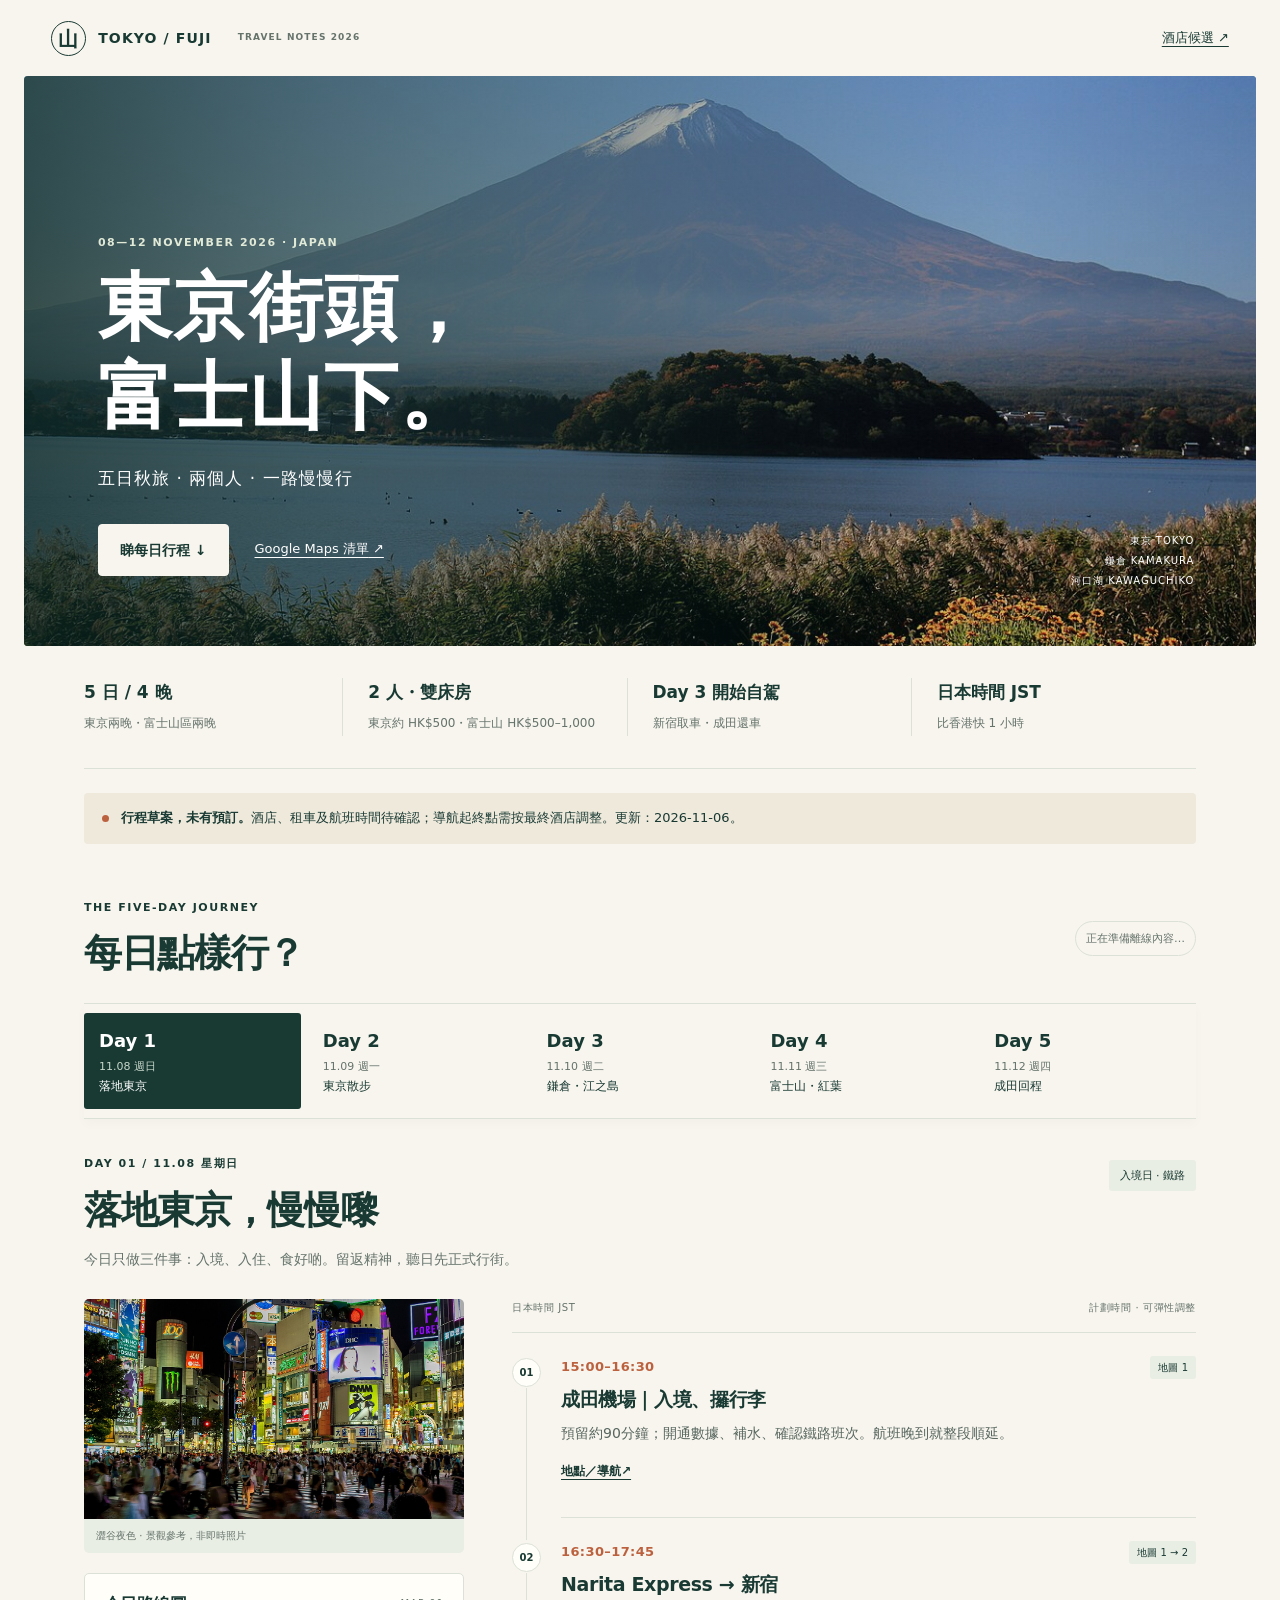
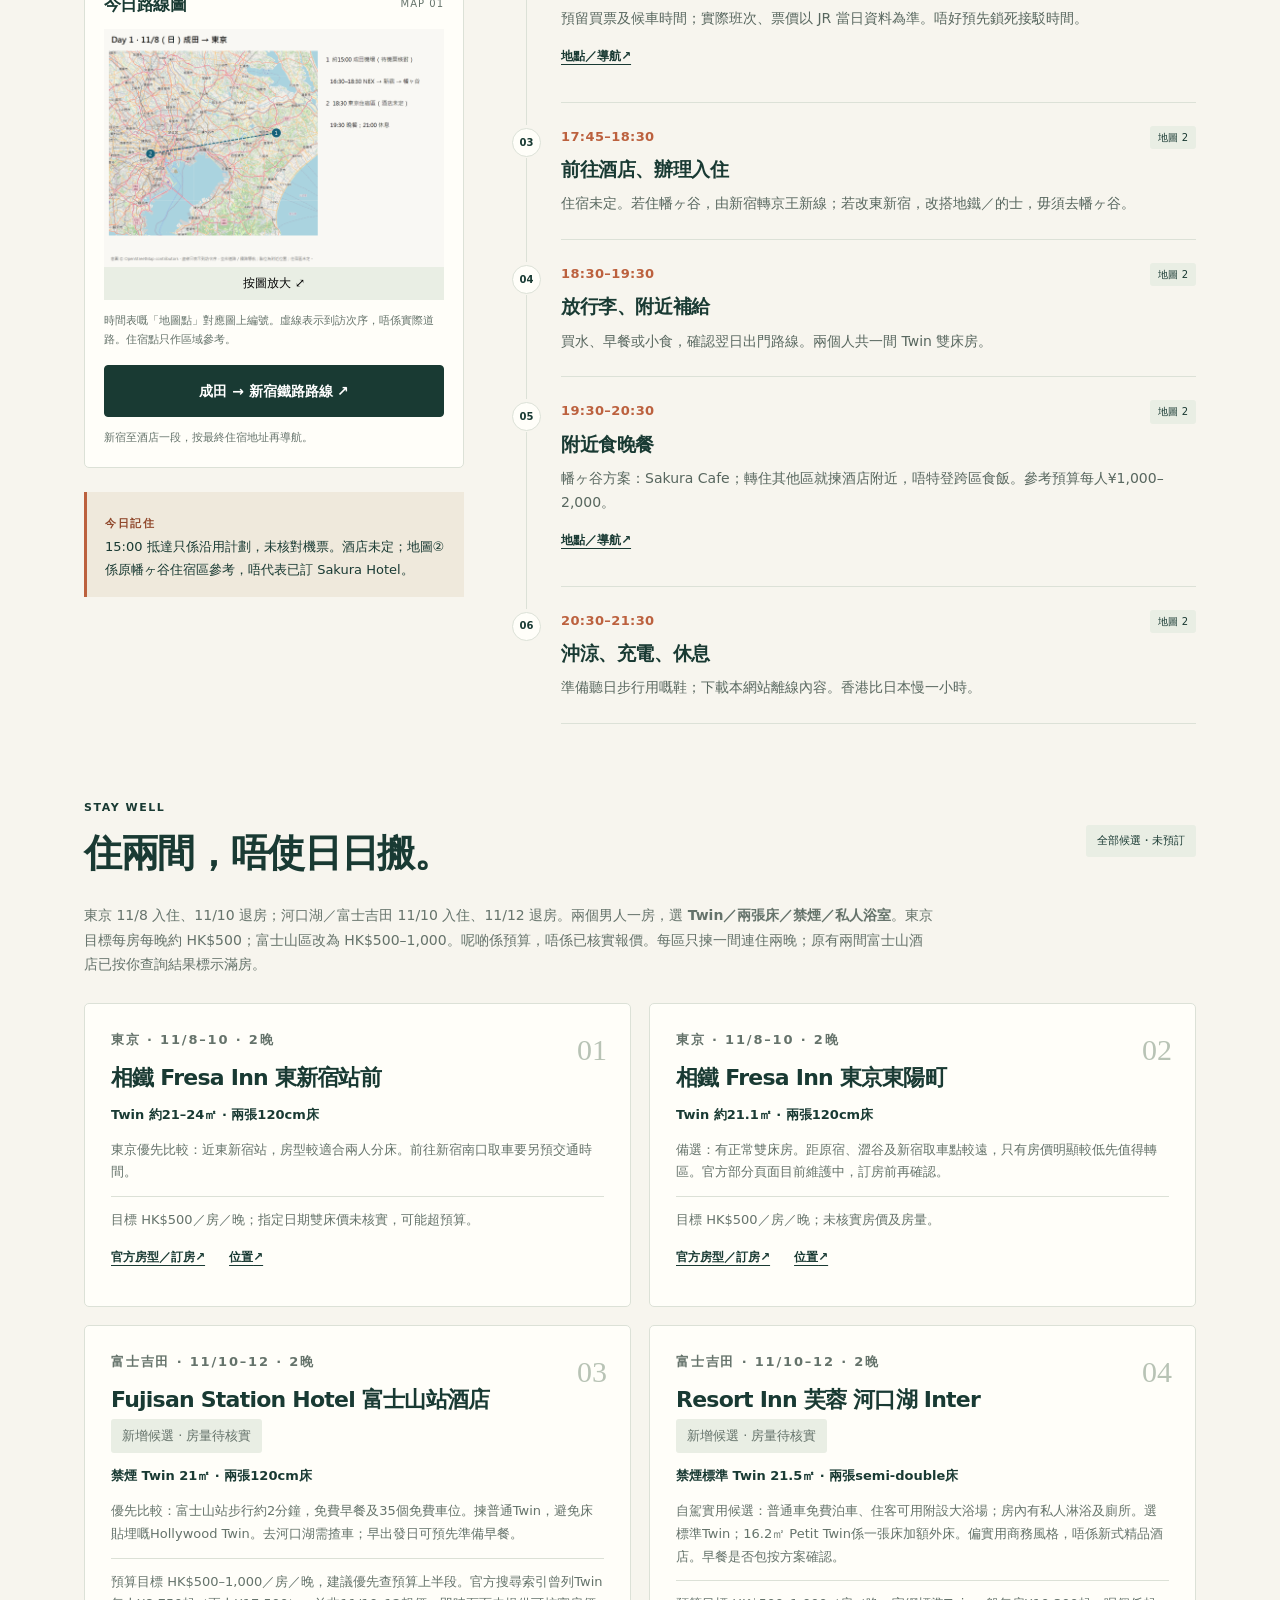
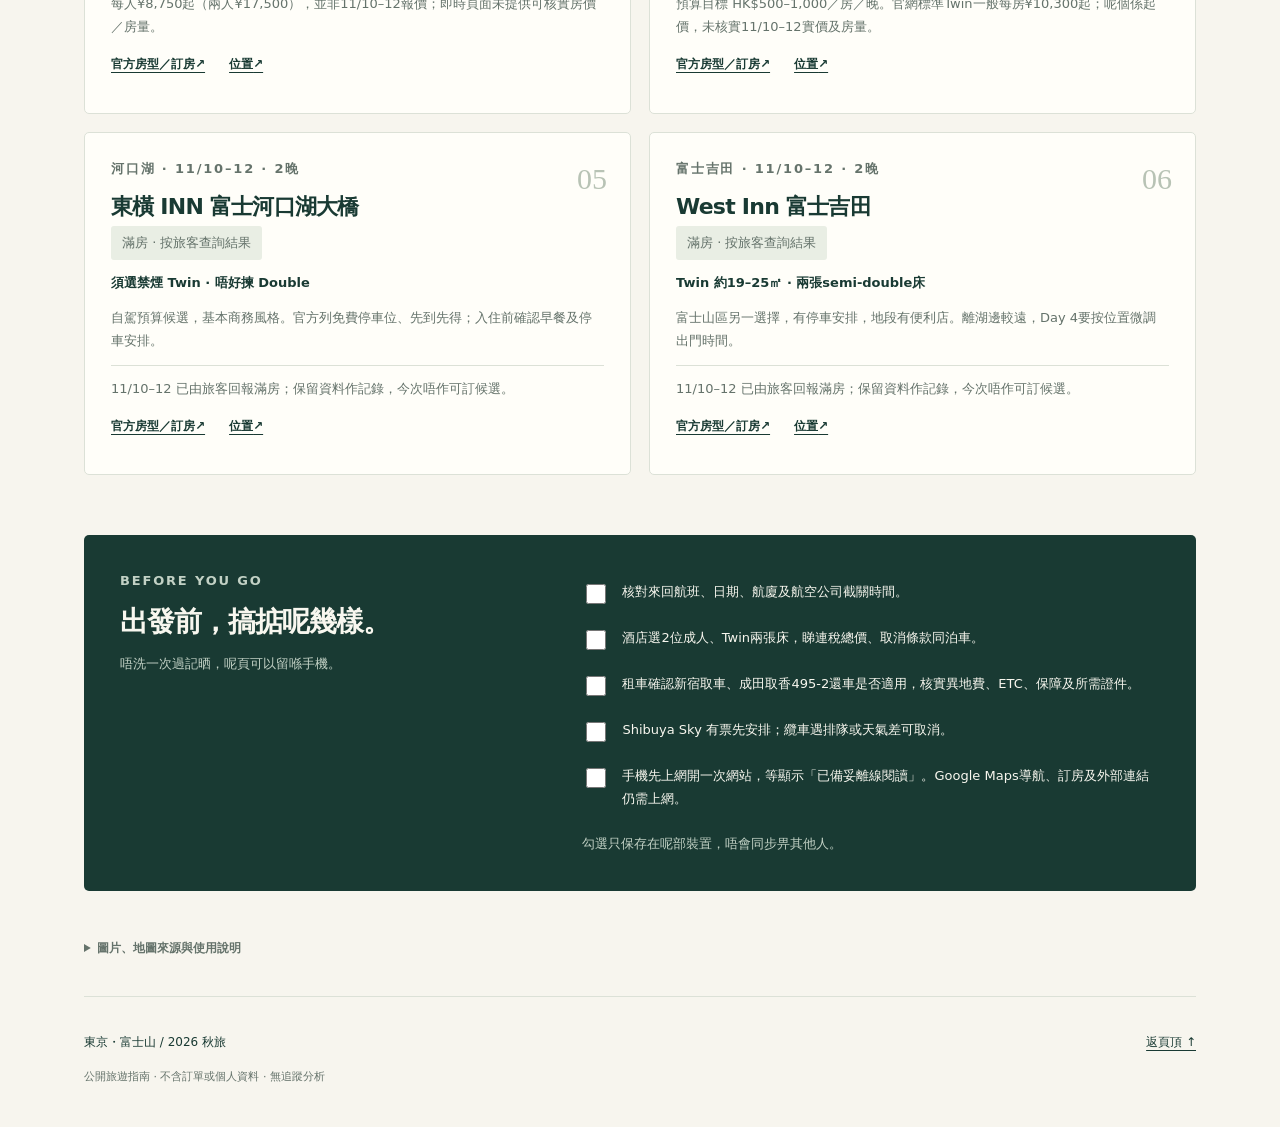
==== commit fe916e79: "Add two Fuji twin hotel alternatives and updated budget" ====
--- a/index.html
+++ b/index.html
@@ -1,7 +1,7 @@
 <!doctype html><html lang="zh-Hant-HK"><head><meta charset="utf-8"><meta name="viewport" content="width=device-width, initial-scale=1"><meta name="theme-color" content="#153c35"><meta name="description" content="東京、鎌倉與河口湖五日旅遊指南：逐時行程、每天地圖、雙床酒店候選與自駕取還車安排。"><title>東京・富士山｜五日秋旅 2026</title><link rel="icon" href="icon.svg" type="image/svg+xml"><link rel="manifest" href="manifest.webmanifest"><link rel="stylesheet" href="style.css"><script src="app.js" defer></script></head><body>
 <a class="skip" href="#itinerary">跳至行程</a><header class="topbar"><a href="#top" class="brand"><span class="brand-mark">山</span> TOKYO / FUJI <span class="edition">TRAVEL NOTES 2026</span></a><a href="#hotels" class="top-link">酒店候選 ↗</a></header>
 <main id="top"><section class="hero"><img class="hero-photo" src="fuji.jpg" alt="由大石公園望向河口湖與富士山" width="1280" height="853"><div class="hero-shade"></div><div class="hero-copy"><p class="eyebrow">08—12 NOVEMBER 2026 · JAPAN</p><h1>東京街頭，<br>富士山下。</h1><p class="hero-sub">五日秋旅 · 兩個人 · 一路慢慢行</p><div class="hero-links"><a href="#itinerary" class="button light">睇每日行程 ↓</a><a class="hero-map" href="https://www.google.com/maps/@35.5356161,136.9191237,691896m/data=!3m1!1e3!4m2!11m1!2sfNCkEX2oukLOJYB0iNipBff9MoVxrw" target="_blank" rel="noopener noreferrer">Google Maps 清單<span aria-hidden="true"> ↗</span></a></div></div><span class="hero-stamp">東京 TOKYO<br>鎌倉 KAMAKURA<br>河口湖 KAWAGUCHIKO</span></section>
-<div class="page-width"><section class="trip-facts" aria-label="旅程摘要"><div><strong>5 日 / 4 晚</strong><span>東京兩晚・富士山區兩晚</span></div><div><strong>2 人・雙床房</strong><span>每房每晚目標 HK$500</span></div><div><strong>Day 3 開始自駕</strong><span>新宿取車・成田還車</span></div><div><strong>日本時間 JST</strong><span>比香港快 1 小時</span></div></section>
+<div class="page-width"><section class="trip-facts" aria-label="旅程摘要"><div><strong>5 日 / 4 晚</strong><span>東京兩晚・富士山區兩晚</span></div><div><strong>2 人・雙床房</strong><span>東京約 HK$500・富士山 HK$500–1,000</span></div><div><strong>Day 3 開始自駕</strong><span>新宿取車・成田還車</span></div><div><strong>日本時間 JST</strong><span>比香港快 1 小時</span></div></section>
 <div class="planning-note"><span class="dot"></span><p><strong>行程草案，未有預訂。</strong>酒店、租車及航班時間待確認；導航起終點需按最終酒店調整。更新：2026-11-06。</p></div>
 <section id="itinerary" class="itinerary"><div class="section-intro"><div><p class="eyebrow">THE FIVE-DAY JOURNEY</p><h2>每日點樣行？</h2></div><span id="offline-status" class="status" role="status">正在準備離線內容…</span></div><nav class="day-tabs" aria-label="選擇行程日期"><a href="#day-1" data-day="1"><strong>Day 1</strong><span>11.08 週日</span><small>落地東京</small></a><a href="#day-2" data-day="2"><strong>Day 2</strong><span>11.09 週一</span><small>東京散步</small></a><a href="#day-3" data-day="3"><strong>Day 3</strong><span>11.10 週二</span><small>鎌倉・江之島</small></a><a href="#day-4" data-day="4"><strong>Day 4</strong><span>11.11 週三</span><small>富士山・紅葉</small></a><a href="#day-5" data-day="5"><strong>Day 5</strong><span>11.12 週四</span><small>成田回程</small></a></nav><noscript><p class="planning-note">JavaScript 未啟用：下方仍會列出完整五日行程；請按日期連結跳至相應位置。</p></noscript><section class="day-panel" id="day-1" aria-labelledby="day-title-1">
  <header class="day-heading"><div><p class="eyebrow">DAY 01 / 11.08 星期日</p><h2 id="day-title-1">落地東京，慢慢嚟</h2><p>今日只做三件事：入境、入住、食好啲。留返精神，聽日先正式行街。</p></div><span class="tag">入境日 · 鐵路</span></header>
@@ -29,7 +29,7 @@
  <div class="map-card"><div class="card-top"><h3>今日路線圖</h3><span>MAP 05</span></div><button class="map-open" data-map="day-5-map.png" aria-label="放大 Day 5 路線圖"><img src="day-5-map.png" alt="Day 5 編號路線圖：河口湖 → 成田營業所 → 航廈" width="1400" height="980" loading="lazy"><span>按圖放大 ⤢</span></button><p class="small">時間表嘅「地圖點」對應圖上編號。虛線表示到訪次序，唔係實際道路。住宿點只作區域參考。</p><a class="button full" href="https://www.google.com/maps/dir/?api=1&amp;origin=Toyoko+Inn+Fuji+Kawaguchiko+Ohashi&amp;destination=Nippon+Rent+A+Car+495-2+Tokko+Narita&amp;travelmode=driving" target="_blank" rel="noopener noreferrer">河口湖區 → 成田還車路線<span aria-hidden="true"> ↗</span></a><p class="small">還車後改搭租車公司接駁去航廈；唔係自行駕車去航廈。</p></div>
  <div class="day-note"><span class="eyebrow">今日記住</span><p>16:50 起飛、第二航廈均待機票確認。若實際航班更早，必須整段提早。還車去營業所，唔係直接駛去航廈櫃位。</p></div></aside>
  <div class="timeline"><div class="timeline-label"><span>日本時間 JST</span><span>計劃時間 · 可彈性調整</span></div><article class="stop"><div class="stop-rail"><span>01</span></div><div class="stop-content"><div class="stop-meta"><time>06:30–07:30</time><span class="point">地圖 1</span></div><h3>早餐、退房、檢查行李</h3><p>07:30準時離開。地圖①係河口湖住宿區參考，出發點按最終酒店。</p></div></article><article class="stop"><div class="stop-rail"><span>02</span></div><div class="stop-content"><div class="stop-meta"><time>07:30–09:30</time><span class="point">地圖 1 → 2</span></div><h3>往成田方向行車</h3><p>跟即時交通選高速公路；總共預約4小時行車、休息與交通緩衝。</p></div></article><article class="stop"><div class="stop-rail"><span>03</span></div><div class="stop-content"><div class="stop-meta"><time>09:30–10:00</time><span class="point">地圖 1 → 2</span></div><h3>服務區休息</h3><p>洗手間、飲水、簡單小食；休息位置依實際高速路線，唔預設固定服務區。</p></div></article><article class="stop"><div class="stop-rail"><span>04</span></div><div class="stop-content"><div class="stop-meta"><time>10:00–11:30</time><span class="point">地圖 1 → 2</span></div><h3>繼續前往成田區</h3><p>如塞車延誤，先取消坐低食午餐，保留還車及機場手續時間。</p></div></article><article class="stop"><div class="stop-rail"><span>05</span></div><div class="stop-content"><div class="stop-meta"><time>11:30–12:00</time><span class="point">地圖 2</span></div><h3>按租車規則加油</h3><p>選營業所附近油站；核對油種、保留單據。實際要求以租車訂單為準。</p></div></article><article class="stop"><div class="stop-rail"><span>06</span></div><div class="stop-content"><div class="stop-meta"><time>12:00–12:30</time><span class="point">地圖 2</span></div><h3>NIPPON 成田營業所還車</h3><p>候選地址：千葉縣成田市取香495-2。清空車廂、檢查遺留物；按實際訂單確認營業所。</p><a class="nav-link" href="https://www.google.com/maps/search/?api=1&amp;query=Nippon%20Rent%20A%20Car%20495-2%20Tokko%20Narita" target="_blank" rel="noopener noreferrer">地點／導航<span aria-hidden="true"> ↗</span></a></div></article><article class="stop"><div class="stop-rail"><span>07</span></div><div class="stop-content"><div class="stop-meta"><time>12:30–13:00</time><span class="point">地圖 2 → 3</span></div><h3>搭租車公司接駁去航廈</h3><p>預15–30分鐘及候車；告知司機實際航廈。目標13:00抵達。</p><a class="nav-link" href="https://www.google.com/maps/search/?api=1&amp;query=Narita%20Airport%20Terminal%202%20Japan" target="_blank" rel="noopener noreferrer">地點／導航<span aria-hidden="true"> ↗</span></a></div></article><article class="stop"><div class="stop-rail"><span>08</span></div><div class="stop-content"><div class="stop-meta"><time>13:00–14:00</time><span class="point">地圖 3</span></div><h3>辦登機、午餐｜有時間先食</h3><p>第二航廈方案：4樓安檢前稻葉和幸。航班／航廈不同就改；航空公司櫃位未開時按現場安排。</p><a class="nav-link" href="https://www.google.com/maps/search/?api=1&amp;query=Tonkatsu%20Inaba%20Wako%20Narita%20Airport%20Terminal%202" target="_blank" rel="noopener noreferrer">地點／導航<span aria-hidden="true"> ↗</span></a></div></article><article class="stop"><div class="stop-rail"><span>09</span></div><div class="stop-content"><div class="stop-meta"><time>14:00–15:00</time><span class="point">地圖 3</span></div><h3>安檢、出境</h3><p>按航空公司截關時間及現場排隊情況提早；先過關再購物。</p></div></article><article class="stop"><div class="stop-rail"><span>10</span></div><div class="stop-content"><div class="stop-meta"><time>15:00–15:30</time><span class="point">地圖 3</span></div><h3>確認閘口、飲水、小休</h3><p>閘口可能較遠，先行到附近。</p></div></article><article class="stop"><div class="stop-rail"><span>11</span></div><div class="stop-content"><div class="stop-meta"><time>15:30–16:50</time><span class="point">地圖 3</span></div><h3>到閘口等候登機</h3><p>以登機證顯示時間為準；16:50只係暫定航班時間，並非已確認。</p></div></article></div></div></section></section>
-<section id="hotels" class="hotels"><div class="section-intro"><div><p class="eyebrow">STAY WELL</p><h2>住兩間，唔使日日搬。</h2></div><span class="tag">全部候選・未預訂</span></div><p class="section-desc">東京 11/8 入住、11/10 退房；河口湖／富士吉田 11/10 入住、11/12 退房。兩個男人一房，選 <strong>Twin／兩張床／禁煙／私人浴室</strong>。HK$500 係每房每晚目標，唔係已核實報價。四晚若全部做到 $500，總房費約 HK$2,000。</p><div class="hotel-grid"><article class="hotel-card"><span class="hotel-no">01</span><p class="eyebrow">東京 · 11/8–10 · 2晚</p><h3>相鐵 Fresa Inn 東新宿站前</h3><p class="room">Twin 約21–24㎡ · 兩張120cm床</p><p>東京優先比較：近東新宿站，房型較適合兩人分床。前往新宿南口取車要另預交通時間。</p><p class="price-note">目標 HK$500／房／晚；指定日期雙床價未核實，可能超預算。</p><div class="hotel-actions"><a class="nav-link" href="https://sotetsu-hotels.com/en/fresa-inn/higashishinjuku/" target="_blank" rel="noopener noreferrer">官方房型／訂房<span aria-hidden="true"> ↗</span></a><a class="nav-link" href="https://www.google.com/maps/search/?api=1&amp;query=Sotetsu%20Fresa%20Inn%20Higashi%20Shinjuku" target="_blank" rel="noopener noreferrer">位置<span aria-hidden="true"> ↗</span></a></div></article><article class="hotel-card"><span class="hotel-no">02</span><p class="eyebrow">東京 · 11/8–10 · 2晚</p><h3>相鐵 Fresa Inn 東京東陽町</h3><p class="room">Twin 約21.1㎡ · 兩張120cm床</p><p>備選：有正常雙床房。距原宿、澀谷及新宿取車點較遠，只有房價明顯較低先值得轉區。官方部分頁面目前維護中，訂房前再確認。</p><p class="price-note">目標 HK$500／房／晚；未核實房價及房量。</p><div class="hotel-actions"><a class="nav-link" href="https://sotetsu-hotels.com/en/fresa-inn/toyocho/" target="_blank" rel="noopener noreferrer">官方房型／訂房<span aria-hidden="true"> ↗</span></a><a class="nav-link" href="https://www.google.com/maps/search/?api=1&amp;query=Sotetsu%20Fresa%20Inn%20Tokyo%20Toyocho" target="_blank" rel="noopener noreferrer">位置<span aria-hidden="true"> ↗</span></a></div></article><article class="hotel-card"><span class="hotel-no">03</span><p class="eyebrow">河口湖 · 11/10–12 · 2晚</p><h3>東橫 INN 富士河口湖大橋</h3><p class="room">須選禁煙 Twin · 唔好揀 Double</p><p>自駕預算候選，基本商務風格。官方列免費停車位、先到先得；入住前確認早餐及停車安排。</p><p class="price-note">目標 HK$500／房／晚；未核實指定日期總房價。</p><div class="hotel-actions"><a class="nav-link" href="https://www.toyoko-inn.com/eng/campaign/pickup/kawaguchiko/" target="_blank" rel="noopener noreferrer">官方房型／訂房<span aria-hidden="true"> ↗</span></a><a class="nav-link" href="https://www.google.com/maps/search/?api=1&amp;query=Toyoko%20Inn%20Fuji%20Kawaguchiko%20Ohashi" target="_blank" rel="noopener noreferrer">位置<span aria-hidden="true"> ↗</span></a></div></article><article class="hotel-card"><span class="hotel-no">04</span><p class="eyebrow">富士吉田 · 11/10–12 · 2晚</p><h3>West Inn 富士吉田</h3><p class="room">Twin 約19–25㎡ · 兩張semi-double床</p><p>富士山區另一選擇，有停車安排，地段有便利店。離湖邊較遠，Day 4要按位置微調出門時間。</p><p class="price-note">官網一般Twin ¥13,000起，唔係你日期報價；可能需要加少少預算。</p><div class="hotel-actions"><a class="nav-link" href="https://www.westinn.jp/en/stay" target="_blank" rel="noopener noreferrer">官方房型／訂房<span aria-hidden="true"> ↗</span></a><a class="nav-link" href="https://www.google.com/maps/search/?api=1&amp;query=West%20Inn%20Fujiyoshida" target="_blank" rel="noopener noreferrer">位置<span aria-hidden="true"> ↗</span></a></div></article></div></section>
+<section id="hotels" class="hotels"><div class="section-intro"><div><p class="eyebrow">STAY WELL</p><h2>住兩間，唔使日日搬。</h2></div><span class="tag">全部候選・未預訂</span></div><p class="section-desc">東京 11/8 入住、11/10 退房；河口湖／富士吉田 11/10 入住、11/12 退房。兩個男人一房，選 <strong>Twin／兩張床／禁煙／私人浴室</strong>。東京目標每房每晚約 HK$500；富士山區改為 HK$500–1,000。呢啲係預算，唔係已核實報價。每區只揀一間連住兩晚；原有兩間富士山酒店已按你查詢結果標示滿房。</p><div class="hotel-grid"><article class="hotel-card"><span class="hotel-no">01</span><p class="eyebrow">東京 · 11/8–10 · 2晚</p><h3>相鐵 Fresa Inn 東新宿站前</h3><p class="room">Twin 約21–24㎡ · 兩張120cm床</p><p>東京優先比較：近東新宿站，房型較適合兩人分床。前往新宿南口取車要另預交通時間。</p><p class="price-note">目標 HK$500／房／晚；指定日期雙床價未核實，可能超預算。</p><div class="hotel-actions"><a class="nav-link" href="https://sotetsu-hotels.com/en/fresa-inn/higashishinjuku/" target="_blank" rel="noopener noreferrer">官方房型／訂房<span aria-hidden="true"> ↗</span></a><a class="nav-link" href="https://www.google.com/maps/search/?api=1&amp;query=Sotetsu%20Fresa%20Inn%20Higashi%20Shinjuku" target="_blank" rel="noopener noreferrer">位置<span aria-hidden="true"> ↗</span></a></div></article><article class="hotel-card"><span class="hotel-no">02</span><p class="eyebrow">東京 · 11/8–10 · 2晚</p><h3>相鐵 Fresa Inn 東京東陽町</h3><p class="room">Twin 約21.1㎡ · 兩張120cm床</p><p>備選：有正常雙床房。距原宿、澀谷及新宿取車點較遠，只有房價明顯較低先值得轉區。官方部分頁面目前維護中，訂房前再確認。</p><p class="price-note">目標 HK$500／房／晚；未核實房價及房量。</p><div class="hotel-actions"><a class="nav-link" href="https://sotetsu-hotels.com/en/fresa-inn/toyocho/" target="_blank" rel="noopener noreferrer">官方房型／訂房<span aria-hidden="true"> ↗</span></a><a class="nav-link" href="https://www.google.com/maps/search/?api=1&amp;query=Sotetsu%20Fresa%20Inn%20Tokyo%20Toyocho" target="_blank" rel="noopener noreferrer">位置<span aria-hidden="true"> ↗</span></a></div></article><article class="hotel-card"><span class="hotel-no">03</span><p class="eyebrow">富士吉田 · 11/10–12 · 2晚</p><h3>Fujisan Station Hotel 富士山站酒店</h3><p class="tag">新增候選 · 房量待核實</p><p class="room">禁煙 Twin 21㎡ · 兩張120cm床</p><p>優先比較：富士山站步行約2分鐘，免費早餐及35個免費車位。揀普通Twin，避免床貼埋嘅Hollywood Twin。去河口湖需揸車；早出發日可預先準備早餐。</p><p class="price-note">預算目標 HK$500–1,000／房／晚，建議優先查預算上半段。官方搜尋索引曾列Twin每人¥8,750起（兩人¥17,500），並非11/10–12報價；即時頁面未提供可核實房價／房量。</p><div class="hotel-actions"><a class="nav-link" href="https://www.fujisanstation-hotel.com/en/guestroom/" target="_blank" rel="noopener noreferrer">官方房型／訂房<span aria-hidden="true"> ↗</span></a><a class="nav-link" href="https://www.google.com/maps/search/?api=1&amp;query=Fujisan%20Station%20Hotel%20Fujiyoshida" target="_blank" rel="noopener noreferrer">位置<span aria-hidden="true"> ↗</span></a></div></article><article class="hotel-card"><span class="hotel-no">04</span><p class="eyebrow">富士吉田 · 11/10–12 · 2晚</p><h3>Resort Inn 芙蓉 河口湖 Inter</h3><p class="tag">新增候選 · 房量待核實</p><p class="room">禁煙標準 Twin 21.5㎡ · 兩張semi-double床</p><p>自駕實用候選：普通車免費泊車、住客可用附設大浴場；房內有私人淋浴及廁所。選標準Twin；16.2㎡ Petit Twin係一張床加額外床。偏實用商務風格，唔係新式精品酒店。早餐是否包按方案確認。</p><p class="price-note">預算目標 HK$500–1,000／房／晚。官網標準Twin一般每房¥10,300起；呢個係起價，未核實11/10–12實價及房量。</p><div class="hotel-actions"><a class="nav-link" href="https://fuyo-hs.jp/hotel/room" target="_blank" rel="noopener noreferrer">官方房型／訂房<span aria-hidden="true"> ↗</span></a><a class="nav-link" href="https://www.google.com/maps/search/?api=1&amp;query=Resort%20Inn%20Fuyo%20Kawaguchiko%20Inter" target="_blank" rel="noopener noreferrer">位置<span aria-hidden="true"> ↗</span></a></div></article><article class="hotel-card"><span class="hotel-no">05</span><p class="eyebrow">河口湖 · 11/10–12 · 2晚</p><h3>東橫 INN 富士河口湖大橋</h3><p class="tag">滿房 · 按旅客查詢結果</p><p class="room">須選禁煙 Twin · 唔好揀 Double</p><p>自駕預算候選，基本商務風格。官方列免費停車位、先到先得；入住前確認早餐及停車安排。</p><p class="price-note">11/10–12 已由旅客回報滿房；保留資料作記錄，今次唔作可訂候選。</p><div class="hotel-actions"><a class="nav-link" href="https://www.toyoko-inn.com/eng/campaign/pickup/kawaguchiko/" target="_blank" rel="noopener noreferrer">官方房型／訂房<span aria-hidden="true"> ↗</span></a><a class="nav-link" href="https://www.google.com/maps/search/?api=1&amp;query=Toyoko%20Inn%20Fuji%20Kawaguchiko%20Ohashi" target="_blank" rel="noopener noreferrer">位置<span aria-hidden="true"> ↗</span></a></div></article><article class="hotel-card"><span class="hotel-no">06</span><p class="eyebrow">富士吉田 · 11/10–12 · 2晚</p><h3>West Inn 富士吉田</h3><p class="tag">滿房 · 按旅客查詢結果</p><p class="room">Twin 約19–25㎡ · 兩張semi-double床</p><p>富士山區另一選擇，有停車安排，地段有便利店。離湖邊較遠，Day 4要按位置微調出門時間。</p><p class="price-note">11/10–12 已由旅客回報滿房；保留資料作記錄，今次唔作可訂候選。</p><div class="hotel-actions"><a class="nav-link" href="https://www.westinn.jp/en/stay" target="_blank" rel="noopener noreferrer">官方房型／訂房<span aria-hidden="true"> ↗</span></a><a class="nav-link" href="https://www.google.com/maps/search/?api=1&amp;query=West%20Inn%20Fujiyoshida" target="_blank" rel="noopener noreferrer">位置<span aria-hidden="true"> ↗</span></a></div></article></div></section>
 <section class="practical" id="practical"><div><p class="eyebrow">BEFORE YOU GO</p><h2>出發前，搞掂呢幾樣。</h2><p>唔洗一次過記晒，呢頁可以留喺手機。</p></div><div class="checklist"><label><input type="checkbox" data-check="0"><span>核對來回航班、日期、航廈及航空公司截關時間。</span></label><label><input type="checkbox" data-check="1"><span>酒店選2位成人、Twin兩張床，睇連稅總價、取消條款同泊車。</span></label><label><input type="checkbox" data-check="2"><span>租車確認新宿取車、成田取香495-2還車是否適用，核實異地費、ETC、保障及所需證件。</span></label><label><input type="checkbox" data-check="3"><span>Shibuya Sky 有票先安排；纜車遇排隊或天氣差可取消。</span></label><label><input type="checkbox" data-check="4"><span>手機先上網開一次網站，等顯示「已備妥離線閱讀」。Google Maps導航、訂房及外部連結仍需上網。</span></label><p class="small">勾選只保存在呢部裝置，唔會同步畀其他人。</p></div></section>
 <details class="sources"><summary>圖片、地圖來源與使用說明</summary><p>景點照片只作參考，唔代表出發當日天氣、紅葉或花況。照片縮放及版面裁切，按 CC BY-SA 4.0 分享。</p><ul><li><a class="" href="https://commons.wikimedia.org/wiki/File:Mount_Fuji_from_Oishi_Park.jpg" target="_blank" rel="noopener noreferrer">大石公園遠眺富士山<span aria-hidden="true"> ↗</span></a> — Alpsdake · <a class="" href="https://creativecommons.org/licenses/by-sa/4.0/" target="_blank" rel="noopener noreferrer">CC BY-SA 4.0<span aria-hidden="true"> ↗</span></a></li><li><a class="" href="https://commons.wikimedia.org/wiki/File:Shibuya_Crossing.jpg" target="_blank" rel="noopener noreferrer">澀谷夜色<span aria-hidden="true"> ↗</span></a> — Landry Miguel · <a class="" href="https://creativecommons.org/licenses/by-sa/4.0/" target="_blank" rel="noopener noreferrer">CC BY-SA 4.0<span aria-hidden="true"> ↗</span></a></li><li><a class="" href="https://commons.wikimedia.org/wiki/File:The_Great_Buddha_at_Kamakura.jpg" target="_blank" rel="noopener noreferrer">鎌倉大佛<span aria-hidden="true"> ↗</span></a> — Daniel M. Dobkin · <a class="" href="https://creativecommons.org/licenses/by-sa/4.0/" target="_blank" rel="noopener noreferrer">CC BY-SA 4.0<span aria-hidden="true"> ↗</span></a></li><li>地圖底圖 © <a class="" href="https://www.openstreetmap.org/copyright" target="_blank" rel="noopener noreferrer">OpenStreetMap contributors<span aria-hidden="true"> ↗</span></a>，路線與標註為本行程編排。地圖為靜態位置示意，非導航或即時交通資料。</li></ul><p>旅行安排為規劃建議；營業、票價、交通及活動可能調整，出發前查看官方。住宿資料來源為酒店官方房型／設施頁，並非即時房價。</p></details>
 <footer><span>東京・富士山 / 2026 秋旅</span><a href="#top">返頁頂 ↑</a><p class="small">公開旅遊指南 · 不含訂單或個人資料 · 無追蹤分析</p></footer></div></main>
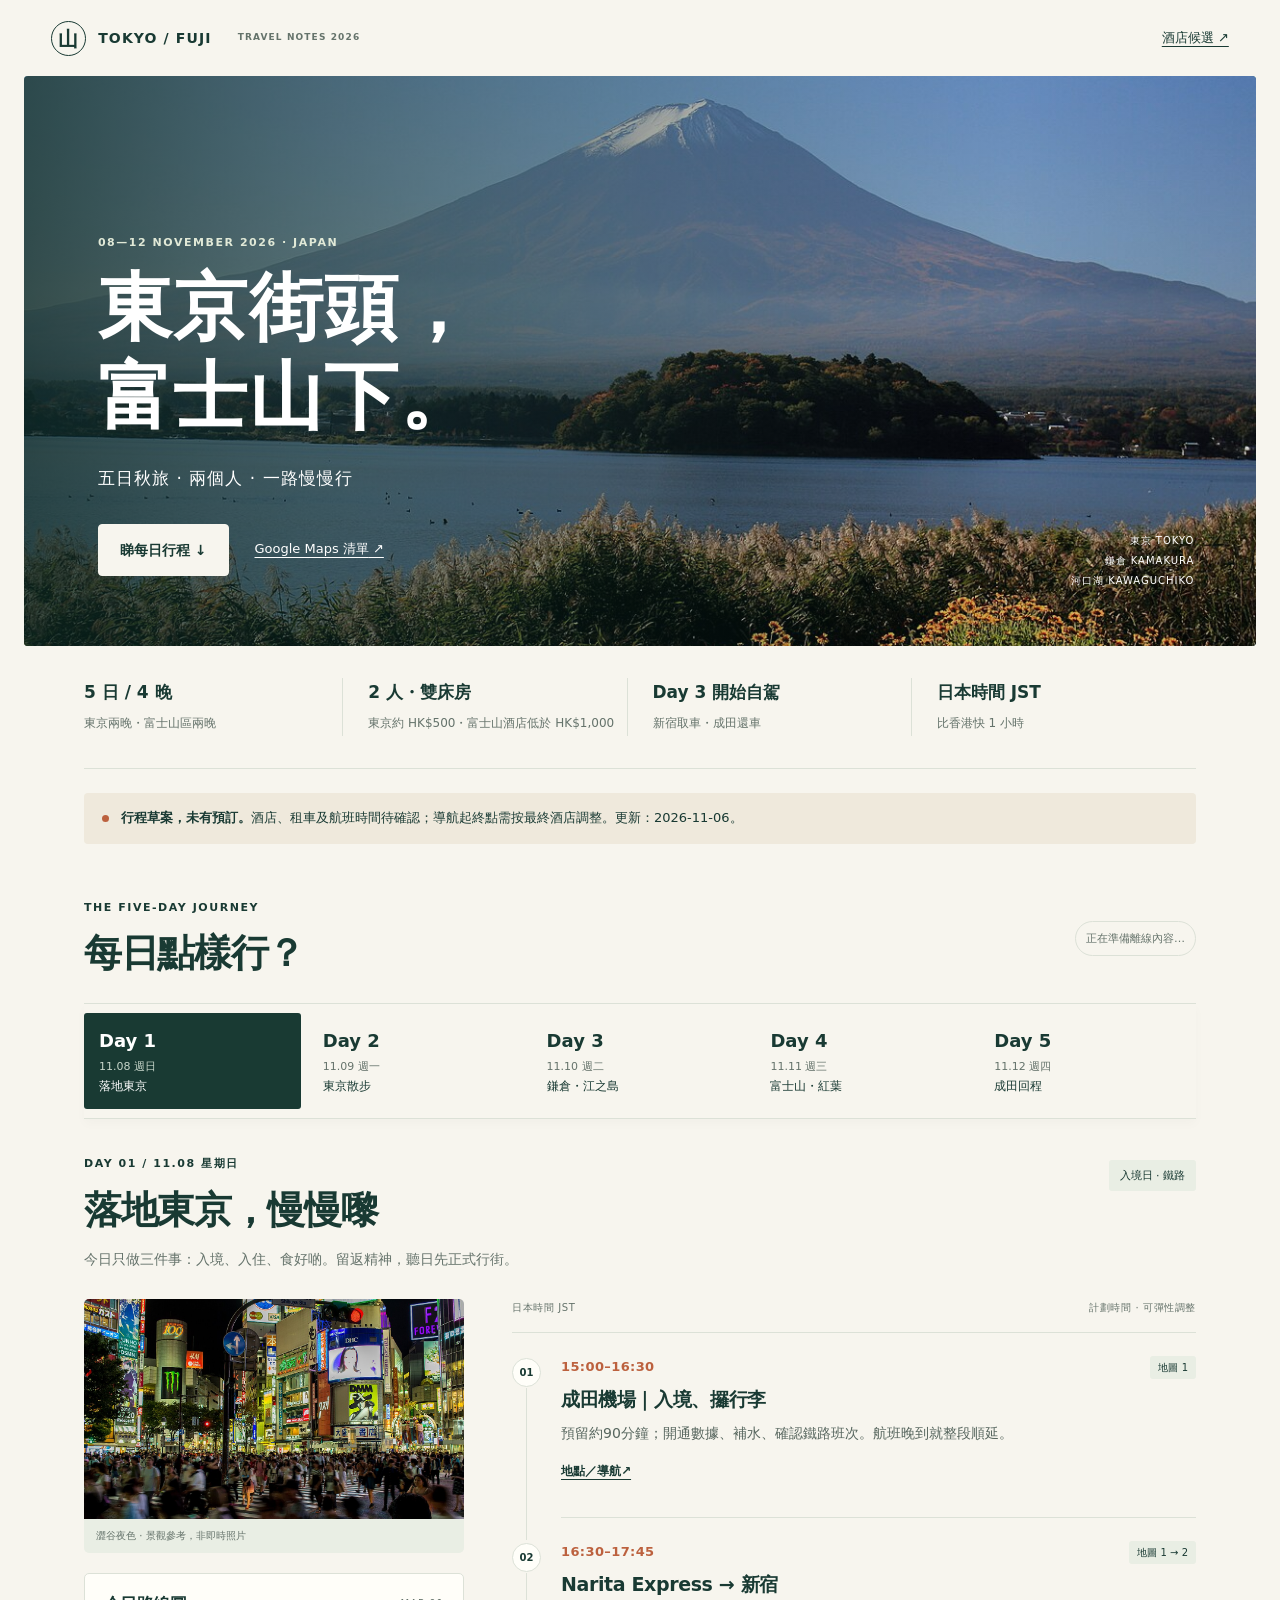
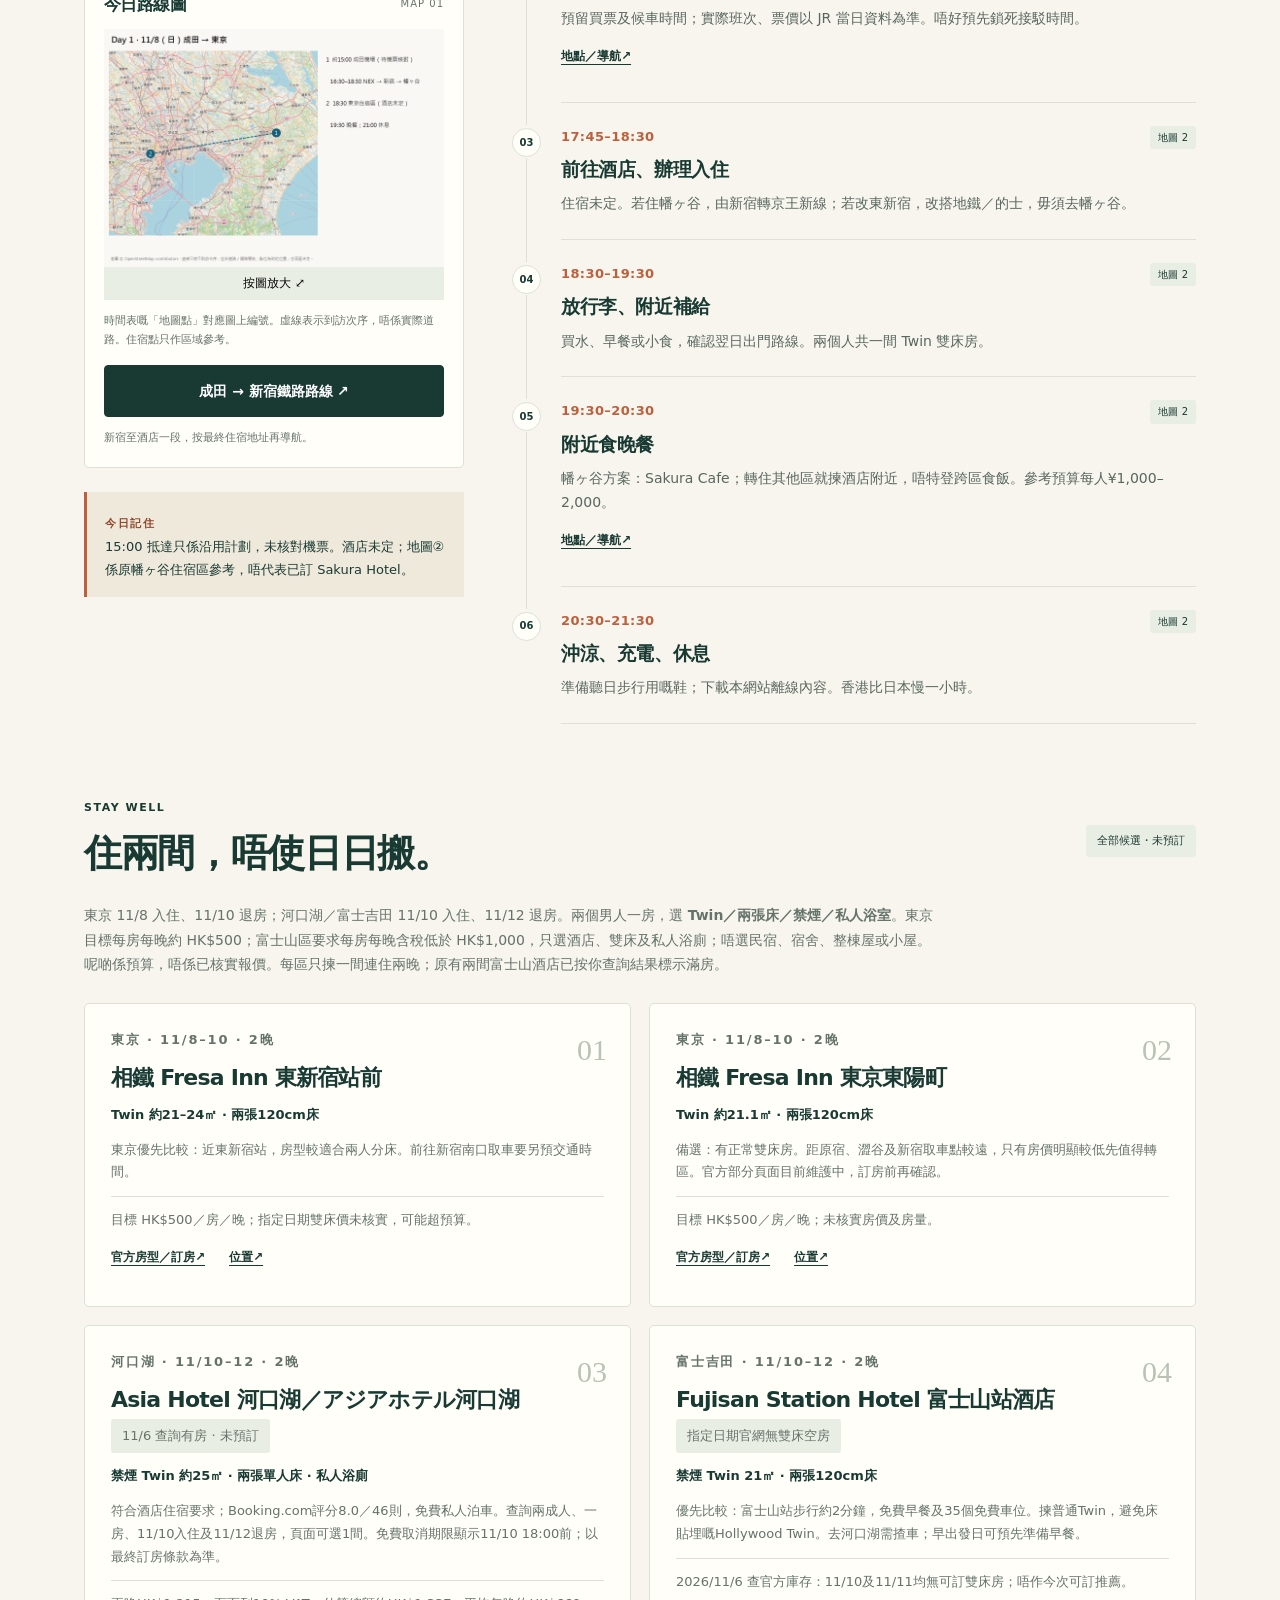
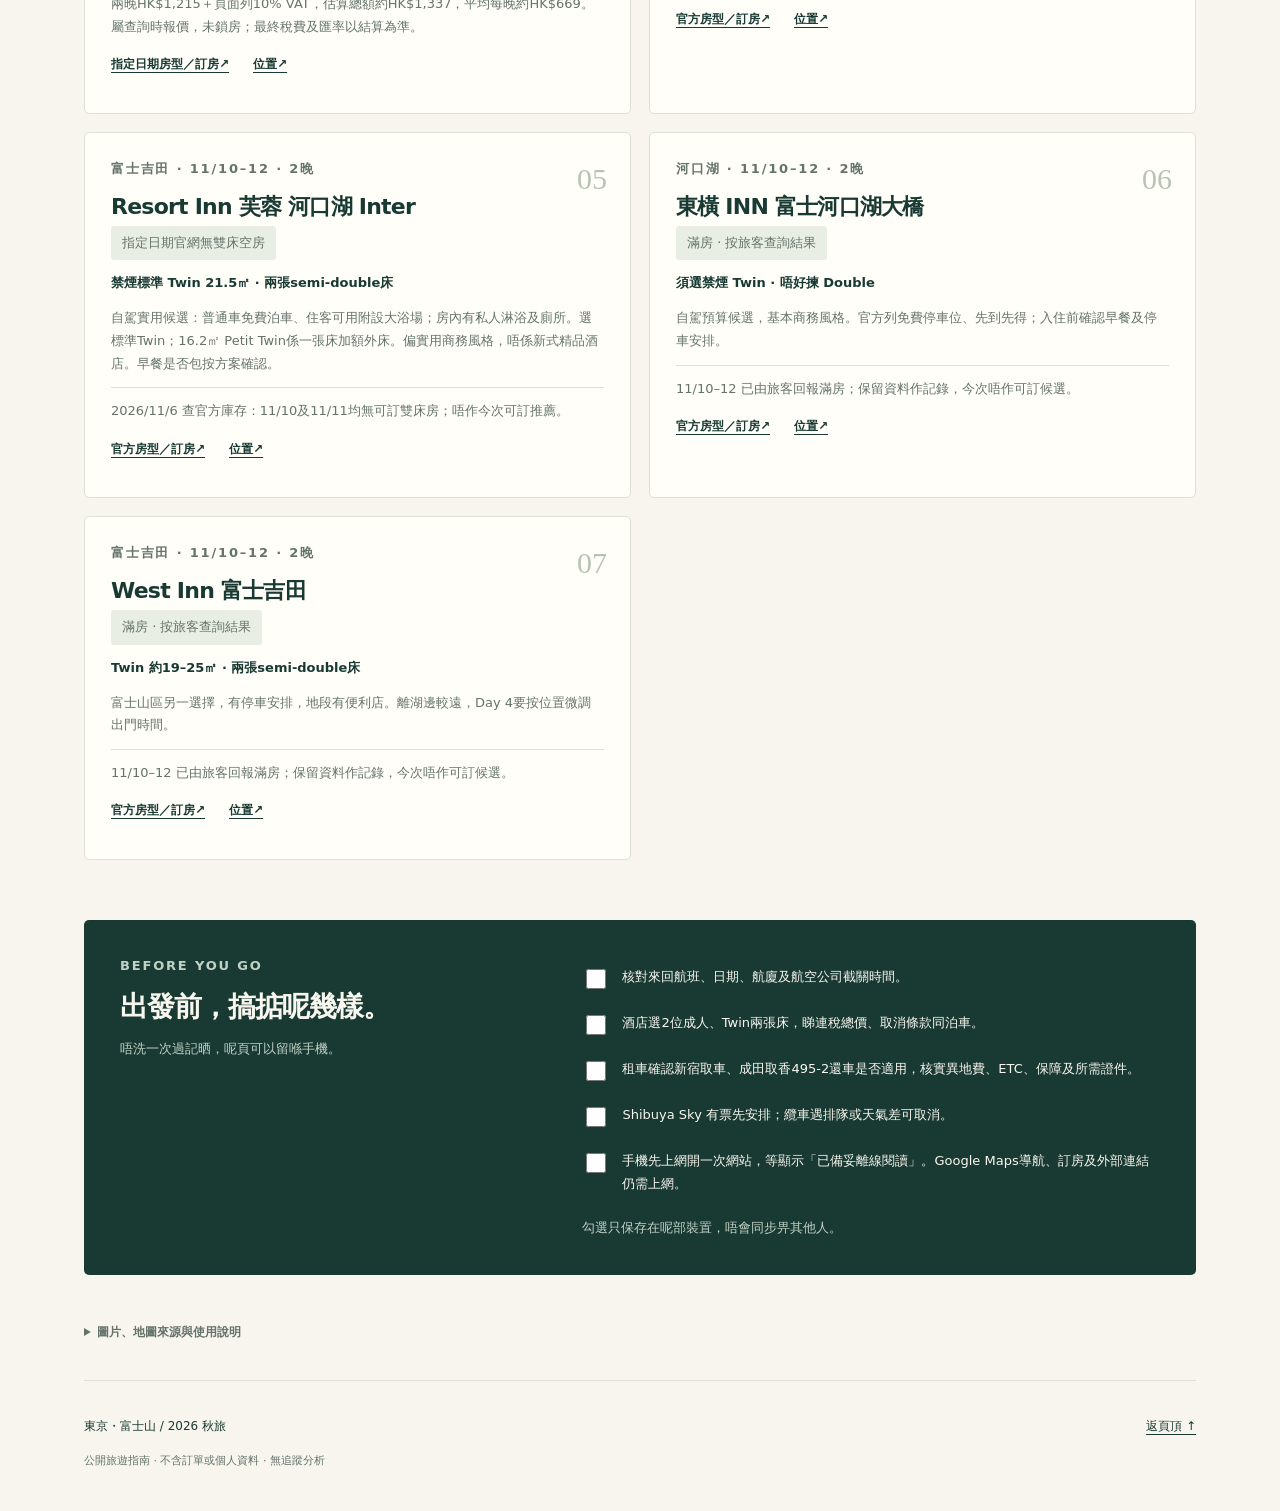
==== commit 9277a5da: "Set hotel-only budget below HKD1000 and add verified candidate" ====
--- a/index.html
+++ b/index.html
@@ -1,7 +1,7 @@
 <!doctype html><html lang="zh-Hant-HK"><head><meta charset="utf-8"><meta name="viewport" content="width=device-width, initial-scale=1"><meta name="theme-color" content="#153c35"><meta name="description" content="東京、鎌倉與河口湖五日旅遊指南：逐時行程、每天地圖、雙床酒店候選與自駕取還車安排。"><title>東京・富士山｜五日秋旅 2026</title><link rel="icon" href="icon.svg" type="image/svg+xml"><link rel="manifest" href="manifest.webmanifest"><link rel="stylesheet" href="style.css"><script src="app.js" defer></script></head><body>
 <a class="skip" href="#itinerary">跳至行程</a><header class="topbar"><a href="#top" class="brand"><span class="brand-mark">山</span> TOKYO / FUJI <span class="edition">TRAVEL NOTES 2026</span></a><a href="#hotels" class="top-link">酒店候選 ↗</a></header>
 <main id="top"><section class="hero"><img class="hero-photo" src="fuji.jpg" alt="由大石公園望向河口湖與富士山" width="1280" height="853"><div class="hero-shade"></div><div class="hero-copy"><p class="eyebrow">08—12 NOVEMBER 2026 · JAPAN</p><h1>東京街頭，<br>富士山下。</h1><p class="hero-sub">五日秋旅 · 兩個人 · 一路慢慢行</p><div class="hero-links"><a href="#itinerary" class="button light">睇每日行程 ↓</a><a class="hero-map" href="https://www.google.com/maps/@35.5356161,136.9191237,691896m/data=!3m1!1e3!4m2!11m1!2sfNCkEX2oukLOJYB0iNipBff9MoVxrw" target="_blank" rel="noopener noreferrer">Google Maps 清單<span aria-hidden="true"> ↗</span></a></div></div><span class="hero-stamp">東京 TOKYO<br>鎌倉 KAMAKURA<br>河口湖 KAWAGUCHIKO</span></section>
-<div class="page-width"><section class="trip-facts" aria-label="旅程摘要"><div><strong>5 日 / 4 晚</strong><span>東京兩晚・富士山區兩晚</span></div><div><strong>2 人・雙床房</strong><span>東京約 HK$500・富士山 HK$500–1,000</span></div><div><strong>Day 3 開始自駕</strong><span>新宿取車・成田還車</span></div><div><strong>日本時間 JST</strong><span>比香港快 1 小時</span></div></section>
+<div class="page-width"><section class="trip-facts" aria-label="旅程摘要"><div><strong>5 日 / 4 晚</strong><span>東京兩晚・富士山區兩晚</span></div><div><strong>2 人・雙床房</strong><span>東京約 HK$500・富士山酒店低於 HK$1,000</span></div><div><strong>Day 3 開始自駕</strong><span>新宿取車・成田還車</span></div><div><strong>日本時間 JST</strong><span>比香港快 1 小時</span></div></section>
 <div class="planning-note"><span class="dot"></span><p><strong>行程草案，未有預訂。</strong>酒店、租車及航班時間待確認；導航起終點需按最終酒店調整。更新：2026-11-06。</p></div>
 <section id="itinerary" class="itinerary"><div class="section-intro"><div><p class="eyebrow">THE FIVE-DAY JOURNEY</p><h2>每日點樣行？</h2></div><span id="offline-status" class="status" role="status">正在準備離線內容…</span></div><nav class="day-tabs" aria-label="選擇行程日期"><a href="#day-1" data-day="1"><strong>Day 1</strong><span>11.08 週日</span><small>落地東京</small></a><a href="#day-2" data-day="2"><strong>Day 2</strong><span>11.09 週一</span><small>東京散步</small></a><a href="#day-3" data-day="3"><strong>Day 3</strong><span>11.10 週二</span><small>鎌倉・江之島</small></a><a href="#day-4" data-day="4"><strong>Day 4</strong><span>11.11 週三</span><small>富士山・紅葉</small></a><a href="#day-5" data-day="5"><strong>Day 5</strong><span>11.12 週四</span><small>成田回程</small></a></nav><noscript><p class="planning-note">JavaScript 未啟用：下方仍會列出完整五日行程；請按日期連結跳至相應位置。</p></noscript><section class="day-panel" id="day-1" aria-labelledby="day-title-1">
  <header class="day-heading"><div><p class="eyebrow">DAY 01 / 11.08 星期日</p><h2 id="day-title-1">落地東京，慢慢嚟</h2><p>今日只做三件事：入境、入住、食好啲。留返精神，聽日先正式行街。</p></div><span class="tag">入境日 · 鐵路</span></header>
@@ -29,7 +29,7 @@
  <div class="map-card"><div class="card-top"><h3>今日路線圖</h3><span>MAP 05</span></div><button class="map-open" data-map="day-5-map.png" aria-label="放大 Day 5 路線圖"><img src="day-5-map.png" alt="Day 5 編號路線圖：河口湖 → 成田營業所 → 航廈" width="1400" height="980" loading="lazy"><span>按圖放大 ⤢</span></button><p class="small">時間表嘅「地圖點」對應圖上編號。虛線表示到訪次序，唔係實際道路。住宿點只作區域參考。</p><a class="button full" href="https://www.google.com/maps/dir/?api=1&amp;origin=Toyoko+Inn+Fuji+Kawaguchiko+Ohashi&amp;destination=Nippon+Rent+A+Car+495-2+Tokko+Narita&amp;travelmode=driving" target="_blank" rel="noopener noreferrer">河口湖區 → 成田還車路線<span aria-hidden="true"> ↗</span></a><p class="small">還車後改搭租車公司接駁去航廈；唔係自行駕車去航廈。</p></div>
  <div class="day-note"><span class="eyebrow">今日記住</span><p>16:50 起飛、第二航廈均待機票確認。若實際航班更早，必須整段提早。還車去營業所，唔係直接駛去航廈櫃位。</p></div></aside>
  <div class="timeline"><div class="timeline-label"><span>日本時間 JST</span><span>計劃時間 · 可彈性調整</span></div><article class="stop"><div class="stop-rail"><span>01</span></div><div class="stop-content"><div class="stop-meta"><time>06:30–07:30</time><span class="point">地圖 1</span></div><h3>早餐、退房、檢查行李</h3><p>07:30準時離開。地圖①係河口湖住宿區參考，出發點按最終酒店。</p></div></article><article class="stop"><div class="stop-rail"><span>02</span></div><div class="stop-content"><div class="stop-meta"><time>07:30–09:30</time><span class="point">地圖 1 → 2</span></div><h3>往成田方向行車</h3><p>跟即時交通選高速公路；總共預約4小時行車、休息與交通緩衝。</p></div></article><article class="stop"><div class="stop-rail"><span>03</span></div><div class="stop-content"><div class="stop-meta"><time>09:30–10:00</time><span class="point">地圖 1 → 2</span></div><h3>服務區休息</h3><p>洗手間、飲水、簡單小食；休息位置依實際高速路線，唔預設固定服務區。</p></div></article><article class="stop"><div class="stop-rail"><span>04</span></div><div class="stop-content"><div class="stop-meta"><time>10:00–11:30</time><span class="point">地圖 1 → 2</span></div><h3>繼續前往成田區</h3><p>如塞車延誤，先取消坐低食午餐，保留還車及機場手續時間。</p></div></article><article class="stop"><div class="stop-rail"><span>05</span></div><div class="stop-content"><div class="stop-meta"><time>11:30–12:00</time><span class="point">地圖 2</span></div><h3>按租車規則加油</h3><p>選營業所附近油站；核對油種、保留單據。實際要求以租車訂單為準。</p></div></article><article class="stop"><div class="stop-rail"><span>06</span></div><div class="stop-content"><div class="stop-meta"><time>12:00–12:30</time><span class="point">地圖 2</span></div><h3>NIPPON 成田營業所還車</h3><p>候選地址：千葉縣成田市取香495-2。清空車廂、檢查遺留物；按實際訂單確認營業所。</p><a class="nav-link" href="https://www.google.com/maps/search/?api=1&amp;query=Nippon%20Rent%20A%20Car%20495-2%20Tokko%20Narita" target="_blank" rel="noopener noreferrer">地點／導航<span aria-hidden="true"> ↗</span></a></div></article><article class="stop"><div class="stop-rail"><span>07</span></div><div class="stop-content"><div class="stop-meta"><time>12:30–13:00</time><span class="point">地圖 2 → 3</span></div><h3>搭租車公司接駁去航廈</h3><p>預15–30分鐘及候車；告知司機實際航廈。目標13:00抵達。</p><a class="nav-link" href="https://www.google.com/maps/search/?api=1&amp;query=Narita%20Airport%20Terminal%202%20Japan" target="_blank" rel="noopener noreferrer">地點／導航<span aria-hidden="true"> ↗</span></a></div></article><article class="stop"><div class="stop-rail"><span>08</span></div><div class="stop-content"><div class="stop-meta"><time>13:00–14:00</time><span class="point">地圖 3</span></div><h3>辦登機、午餐｜有時間先食</h3><p>第二航廈方案：4樓安檢前稻葉和幸。航班／航廈不同就改；航空公司櫃位未開時按現場安排。</p><a class="nav-link" href="https://www.google.com/maps/search/?api=1&amp;query=Tonkatsu%20Inaba%20Wako%20Narita%20Airport%20Terminal%202" target="_blank" rel="noopener noreferrer">地點／導航<span aria-hidden="true"> ↗</span></a></div></article><article class="stop"><div class="stop-rail"><span>09</span></div><div class="stop-content"><div class="stop-meta"><time>14:00–15:00</time><span class="point">地圖 3</span></div><h3>安檢、出境</h3><p>按航空公司截關時間及現場排隊情況提早；先過關再購物。</p></div></article><article class="stop"><div class="stop-rail"><span>10</span></div><div class="stop-content"><div class="stop-meta"><time>15:00–15:30</time><span class="point">地圖 3</span></div><h3>確認閘口、飲水、小休</h3><p>閘口可能較遠，先行到附近。</p></div></article><article class="stop"><div class="stop-rail"><span>11</span></div><div class="stop-content"><div class="stop-meta"><time>15:30–16:50</time><span class="point">地圖 3</span></div><h3>到閘口等候登機</h3><p>以登機證顯示時間為準；16:50只係暫定航班時間，並非已確認。</p></div></article></div></div></section></section>
-<section id="hotels" class="hotels"><div class="section-intro"><div><p class="eyebrow">STAY WELL</p><h2>住兩間，唔使日日搬。</h2></div><span class="tag">全部候選・未預訂</span></div><p class="section-desc">東京 11/8 入住、11/10 退房；河口湖／富士吉田 11/10 入住、11/12 退房。兩個男人一房，選 <strong>Twin／兩張床／禁煙／私人浴室</strong>。東京目標每房每晚約 HK$500；富士山區改為 HK$500–1,000。呢啲係預算，唔係已核實報價。每區只揀一間連住兩晚；原有兩間富士山酒店已按你查詢結果標示滿房。</p><div class="hotel-grid"><article class="hotel-card"><span class="hotel-no">01</span><p class="eyebrow">東京 · 11/8–10 · 2晚</p><h3>相鐵 Fresa Inn 東新宿站前</h3><p class="room">Twin 約21–24㎡ · 兩張120cm床</p><p>東京優先比較：近東新宿站，房型較適合兩人分床。前往新宿南口取車要另預交通時間。</p><p class="price-note">目標 HK$500／房／晚；指定日期雙床價未核實，可能超預算。</p><div class="hotel-actions"><a class="nav-link" href="https://sotetsu-hotels.com/en/fresa-inn/higashishinjuku/" target="_blank" rel="noopener noreferrer">官方房型／訂房<span aria-hidden="true"> ↗</span></a><a class="nav-link" href="https://www.google.com/maps/search/?api=1&amp;query=Sotetsu%20Fresa%20Inn%20Higashi%20Shinjuku" target="_blank" rel="noopener noreferrer">位置<span aria-hidden="true"> ↗</span></a></div></article><article class="hotel-card"><span class="hotel-no">02</span><p class="eyebrow">東京 · 11/8–10 · 2晚</p><h3>相鐵 Fresa Inn 東京東陽町</h3><p class="room">Twin 約21.1㎡ · 兩張120cm床</p><p>備選：有正常雙床房。距原宿、澀谷及新宿取車點較遠，只有房價明顯較低先值得轉區。官方部分頁面目前維護中，訂房前再確認。</p><p class="price-note">目標 HK$500／房／晚；未核實房價及房量。</p><div class="hotel-actions"><a class="nav-link" href="https://sotetsu-hotels.com/en/fresa-inn/toyocho/" target="_blank" rel="noopener noreferrer">官方房型／訂房<span aria-hidden="true"> ↗</span></a><a class="nav-link" href="https://www.google.com/maps/search/?api=1&amp;query=Sotetsu%20Fresa%20Inn%20Tokyo%20Toyocho" target="_blank" rel="noopener noreferrer">位置<span aria-hidden="true"> ↗</span></a></div></article><article class="hotel-card"><span class="hotel-no">03</span><p class="eyebrow">富士吉田 · 11/10–12 · 2晚</p><h3>Fujisan Station Hotel 富士山站酒店</h3><p class="tag">新增候選 · 房量待核實</p><p class="room">禁煙 Twin 21㎡ · 兩張120cm床</p><p>優先比較：富士山站步行約2分鐘，免費早餐及35個免費車位。揀普通Twin，避免床貼埋嘅Hollywood Twin。去河口湖需揸車；早出發日可預先準備早餐。</p><p class="price-note">預算目標 HK$500–1,000／房／晚，建議優先查預算上半段。官方搜尋索引曾列Twin每人¥8,750起（兩人¥17,500），並非11/10–12報價；即時頁面未提供可核實房價／房量。</p><div class="hotel-actions"><a class="nav-link" href="https://www.fujisanstation-hotel.com/en/guestroom/" target="_blank" rel="noopener noreferrer">官方房型／訂房<span aria-hidden="true"> ↗</span></a><a class="nav-link" href="https://www.google.com/maps/search/?api=1&amp;query=Fujisan%20Station%20Hotel%20Fujiyoshida" target="_blank" rel="noopener noreferrer">位置<span aria-hidden="true"> ↗</span></a></div></article><article class="hotel-card"><span class="hotel-no">04</span><p class="eyebrow">富士吉田 · 11/10–12 · 2晚</p><h3>Resort Inn 芙蓉 河口湖 Inter</h3><p class="tag">新增候選 · 房量待核實</p><p class="room">禁煙標準 Twin 21.5㎡ · 兩張semi-double床</p><p>自駕實用候選：普通車免費泊車、住客可用附設大浴場；房內有私人淋浴及廁所。選標準Twin；16.2㎡ Petit Twin係一張床加額外床。偏實用商務風格，唔係新式精品酒店。早餐是否包按方案確認。</p><p class="price-note">預算目標 HK$500–1,000／房／晚。官網標準Twin一般每房¥10,300起；呢個係起價，未核實11/10–12實價及房量。</p><div class="hotel-actions"><a class="nav-link" href="https://fuyo-hs.jp/hotel/room" target="_blank" rel="noopener noreferrer">官方房型／訂房<span aria-hidden="true"> ↗</span></a><a class="nav-link" href="https://www.google.com/maps/search/?api=1&amp;query=Resort%20Inn%20Fuyo%20Kawaguchiko%20Inter" target="_blank" rel="noopener noreferrer">位置<span aria-hidden="true"> ↗</span></a></div></article><article class="hotel-card"><span class="hotel-no">05</span><p class="eyebrow">河口湖 · 11/10–12 · 2晚</p><h3>東橫 INN 富士河口湖大橋</h3><p class="tag">滿房 · 按旅客查詢結果</p><p class="room">須選禁煙 Twin · 唔好揀 Double</p><p>自駕預算候選，基本商務風格。官方列免費停車位、先到先得；入住前確認早餐及停車安排。</p><p class="price-note">11/10–12 已由旅客回報滿房；保留資料作記錄，今次唔作可訂候選。</p><div class="hotel-actions"><a class="nav-link" href="https://www.toyoko-inn.com/eng/campaign/pickup/kawaguchiko/" target="_blank" rel="noopener noreferrer">官方房型／訂房<span aria-hidden="true"> ↗</span></a><a class="nav-link" href="https://www.google.com/maps/search/?api=1&amp;query=Toyoko%20Inn%20Fuji%20Kawaguchiko%20Ohashi" target="_blank" rel="noopener noreferrer">位置<span aria-hidden="true"> ↗</span></a></div></article><article class="hotel-card"><span class="hotel-no">06</span><p class="eyebrow">富士吉田 · 11/10–12 · 2晚</p><h3>West Inn 富士吉田</h3><p class="tag">滿房 · 按旅客查詢結果</p><p class="room">Twin 約19–25㎡ · 兩張semi-double床</p><p>富士山區另一選擇，有停車安排，地段有便利店。離湖邊較遠，Day 4要按位置微調出門時間。</p><p class="price-note">11/10–12 已由旅客回報滿房；保留資料作記錄，今次唔作可訂候選。</p><div class="hotel-actions"><a class="nav-link" href="https://www.westinn.jp/en/stay" target="_blank" rel="noopener noreferrer">官方房型／訂房<span aria-hidden="true"> ↗</span></a><a class="nav-link" href="https://www.google.com/maps/search/?api=1&amp;query=West%20Inn%20Fujiyoshida" target="_blank" rel="noopener noreferrer">位置<span aria-hidden="true"> ↗</span></a></div></article></div></section>
+<section id="hotels" class="hotels"><div class="section-intro"><div><p class="eyebrow">STAY WELL</p><h2>住兩間，唔使日日搬。</h2></div><span class="tag">全部候選・未預訂</span></div><p class="section-desc">東京 11/8 入住、11/10 退房；河口湖／富士吉田 11/10 入住、11/12 退房。兩個男人一房，選 <strong>Twin／兩張床／禁煙／私人浴室</strong>。東京目標每房每晚約 HK$500；富士山區要求每房每晚含稅低於 HK$1,000，只選酒店、雙床及私人浴廁；唔選民宿、宿舍、整棟屋或小屋。呢啲係預算，唔係已核實報價。每區只揀一間連住兩晚；原有兩間富士山酒店已按你查詢結果標示滿房。</p><div class="hotel-grid"><article class="hotel-card"><span class="hotel-no">01</span><p class="eyebrow">東京 · 11/8–10 · 2晚</p><h3>相鐵 Fresa Inn 東新宿站前</h3><p class="room">Twin 約21–24㎡ · 兩張120cm床</p><p>東京優先比較：近東新宿站，房型較適合兩人分床。前往新宿南口取車要另預交通時間。</p><p class="price-note">目標 HK$500／房／晚；指定日期雙床價未核實，可能超預算。</p><div class="hotel-actions"><a class="nav-link" href="https://sotetsu-hotels.com/en/fresa-inn/higashishinjuku/" target="_blank" rel="noopener noreferrer">官方房型／訂房<span aria-hidden="true"> ↗</span></a><a class="nav-link" href="https://www.google.com/maps/search/?api=1&amp;query=Sotetsu%20Fresa%20Inn%20Higashi%20Shinjuku" target="_blank" rel="noopener noreferrer">位置<span aria-hidden="true"> ↗</span></a></div></article><article class="hotel-card"><span class="hotel-no">02</span><p class="eyebrow">東京 · 11/8–10 · 2晚</p><h3>相鐵 Fresa Inn 東京東陽町</h3><p class="room">Twin 約21.1㎡ · 兩張120cm床</p><p>備選：有正常雙床房。距原宿、澀谷及新宿取車點較遠，只有房價明顯較低先值得轉區。官方部分頁面目前維護中，訂房前再確認。</p><p class="price-note">目標 HK$500／房／晚；未核實房價及房量。</p><div class="hotel-actions"><a class="nav-link" href="https://sotetsu-hotels.com/en/fresa-inn/toyocho/" target="_blank" rel="noopener noreferrer">官方房型／訂房<span aria-hidden="true"> ↗</span></a><a class="nav-link" href="https://www.google.com/maps/search/?api=1&amp;query=Sotetsu%20Fresa%20Inn%20Tokyo%20Toyocho" target="_blank" rel="noopener noreferrer">位置<span aria-hidden="true"> ↗</span></a></div></article><article class="hotel-card"><span class="hotel-no">03</span><p class="eyebrow">河口湖 · 11/10–12 · 2晚</p><h3>Asia Hotel 河口湖／アジアホテル河口湖</h3><p class="tag">11/6 查詢有房 · 未預訂</p><p class="room">禁煙 Twin 約25㎡ · 兩張單人床 · 私人浴廁</p><p>符合酒店住宿要求；Booking.com評分8.0／46則，免費私人泊車。查詢兩成人、一房、11/10入住及11/12退房，頁面可選1間。免費取消期限顯示11/10 18:00前；以最終訂房條款為準。</p><p class="price-note">兩晚HK$1,215＋頁面列10% VAT，估算總額約HK$1,337，平均每晚約HK$669。屬查詢時報價，未鎖房；最終稅費及匯率以結算為準。</p><div class="hotel-actions"><a class="nav-link" href="https://www.booking.com/hotel/jp/aziahoteruhe-kou-hu-fu-shi-he-kou-hu-ting.html?checkin=2026-11-10&amp;checkout=2026-11-12&amp;group_adults=2&amp;no_rooms=1&amp;selected_currency=HKD" target="_blank" rel="noopener noreferrer">指定日期房型／訂房<span aria-hidden="true"> ↗</span></a><a class="nav-link" href="https://www.google.com/maps/search/?api=1&amp;query=%E3%82%A2%E3%82%B8%E3%82%A2%E3%83%9B%E3%83%86%E3%83%AB%E6%B2%B3%E5%8F%A3%E6%B9%96%20%E5%B0%8F%E7%AB%8B3804" target="_blank" rel="noopener noreferrer">位置<span aria-hidden="true"> ↗</span></a></div></article><article class="hotel-card"><span class="hotel-no">04</span><p class="eyebrow">富士吉田 · 11/10–12 · 2晚</p><h3>Fujisan Station Hotel 富士山站酒店</h3><p class="tag">指定日期官網無雙床空房</p><p class="room">禁煙 Twin 21㎡ · 兩張120cm床</p><p>優先比較：富士山站步行約2分鐘，免費早餐及35個免費車位。揀普通Twin，避免床貼埋嘅Hollywood Twin。去河口湖需揸車；早出發日可預先準備早餐。</p><p class="price-note">2026/11/6 查官方庫存：11/10及11/11均無可訂雙床房；唔作今次可訂推薦。</p><div class="hotel-actions"><a class="nav-link" href="https://www.fujisanstation-hotel.com/en/guestroom/" target="_blank" rel="noopener noreferrer">官方房型／訂房<span aria-hidden="true"> ↗</span></a><a class="nav-link" href="https://www.google.com/maps/search/?api=1&amp;query=Fujisan%20Station%20Hotel%20Fujiyoshida" target="_blank" rel="noopener noreferrer">位置<span aria-hidden="true"> ↗</span></a></div></article><article class="hotel-card"><span class="hotel-no">05</span><p class="eyebrow">富士吉田 · 11/10–12 · 2晚</p><h3>Resort Inn 芙蓉 河口湖 Inter</h3><p class="tag">指定日期官網無雙床空房</p><p class="room">禁煙標準 Twin 21.5㎡ · 兩張semi-double床</p><p>自駕實用候選：普通車免費泊車、住客可用附設大浴場；房內有私人淋浴及廁所。選標準Twin；16.2㎡ Petit Twin係一張床加額外床。偏實用商務風格，唔係新式精品酒店。早餐是否包按方案確認。</p><p class="price-note">2026/11/6 查官方庫存：11/10及11/11均無可訂雙床房；唔作今次可訂推薦。</p><div class="hotel-actions"><a class="nav-link" href="https://fuyo-hs.jp/hotel/room" target="_blank" rel="noopener noreferrer">官方房型／訂房<span aria-hidden="true"> ↗</span></a><a class="nav-link" href="https://www.google.com/maps/search/?api=1&amp;query=Resort%20Inn%20Fuyo%20Kawaguchiko%20Inter" target="_blank" rel="noopener noreferrer">位置<span aria-hidden="true"> ↗</span></a></div></article><article class="hotel-card"><span class="hotel-no">06</span><p class="eyebrow">河口湖 · 11/10–12 · 2晚</p><h3>東橫 INN 富士河口湖大橋</h3><p class="tag">滿房 · 按旅客查詢結果</p><p class="room">須選禁煙 Twin · 唔好揀 Double</p><p>自駕預算候選，基本商務風格。官方列免費停車位、先到先得；入住前確認早餐及停車安排。</p><p class="price-note">11/10–12 已由旅客回報滿房；保留資料作記錄，今次唔作可訂候選。</p><div class="hotel-actions"><a class="nav-link" href="https://www.toyoko-inn.com/eng/campaign/pickup/kawaguchiko/" target="_blank" rel="noopener noreferrer">官方房型／訂房<span aria-hidden="true"> ↗</span></a><a class="nav-link" href="https://www.google.com/maps/search/?api=1&amp;query=Toyoko%20Inn%20Fuji%20Kawaguchiko%20Ohashi" target="_blank" rel="noopener noreferrer">位置<span aria-hidden="true"> ↗</span></a></div></article><article class="hotel-card"><span class="hotel-no">07</span><p class="eyebrow">富士吉田 · 11/10–12 · 2晚</p><h3>West Inn 富士吉田</h3><p class="tag">滿房 · 按旅客查詢結果</p><p class="room">Twin 約19–25㎡ · 兩張semi-double床</p><p>富士山區另一選擇，有停車安排，地段有便利店。離湖邊較遠，Day 4要按位置微調出門時間。</p><p class="price-note">11/10–12 已由旅客回報滿房；保留資料作記錄，今次唔作可訂候選。</p><div class="hotel-actions"><a class="nav-link" href="https://www.westinn.jp/en/stay" target="_blank" rel="noopener noreferrer">官方房型／訂房<span aria-hidden="true"> ↗</span></a><a class="nav-link" href="https://www.google.com/maps/search/?api=1&amp;query=West%20Inn%20Fujiyoshida" target="_blank" rel="noopener noreferrer">位置<span aria-hidden="true"> ↗</span></a></div></article></div></section>
 <section class="practical" id="practical"><div><p class="eyebrow">BEFORE YOU GO</p><h2>出發前，搞掂呢幾樣。</h2><p>唔洗一次過記晒，呢頁可以留喺手機。</p></div><div class="checklist"><label><input type="checkbox" data-check="0"><span>核對來回航班、日期、航廈及航空公司截關時間。</span></label><label><input type="checkbox" data-check="1"><span>酒店選2位成人、Twin兩張床，睇連稅總價、取消條款同泊車。</span></label><label><input type="checkbox" data-check="2"><span>租車確認新宿取車、成田取香495-2還車是否適用，核實異地費、ETC、保障及所需證件。</span></label><label><input type="checkbox" data-check="3"><span>Shibuya Sky 有票先安排；纜車遇排隊或天氣差可取消。</span></label><label><input type="checkbox" data-check="4"><span>手機先上網開一次網站，等顯示「已備妥離線閱讀」。Google Maps導航、訂房及外部連結仍需上網。</span></label><p class="small">勾選只保存在呢部裝置，唔會同步畀其他人。</p></div></section>
 <details class="sources"><summary>圖片、地圖來源與使用說明</summary><p>景點照片只作參考，唔代表出發當日天氣、紅葉或花況。照片縮放及版面裁切，按 CC BY-SA 4.0 分享。</p><ul><li><a class="" href="https://commons.wikimedia.org/wiki/File:Mount_Fuji_from_Oishi_Park.jpg" target="_blank" rel="noopener noreferrer">大石公園遠眺富士山<span aria-hidden="true"> ↗</span></a> — Alpsdake · <a class="" href="https://creativecommons.org/licenses/by-sa/4.0/" target="_blank" rel="noopener noreferrer">CC BY-SA 4.0<span aria-hidden="true"> ↗</span></a></li><li><a class="" href="https://commons.wikimedia.org/wiki/File:Shibuya_Crossing.jpg" target="_blank" rel="noopener noreferrer">澀谷夜色<span aria-hidden="true"> ↗</span></a> — Landry Miguel · <a class="" href="https://creativecommons.org/licenses/by-sa/4.0/" target="_blank" rel="noopener noreferrer">CC BY-SA 4.0<span aria-hidden="true"> ↗</span></a></li><li><a class="" href="https://commons.wikimedia.org/wiki/File:The_Great_Buddha_at_Kamakura.jpg" target="_blank" rel="noopener noreferrer">鎌倉大佛<span aria-hidden="true"> ↗</span></a> — Daniel M. Dobkin · <a class="" href="https://creativecommons.org/licenses/by-sa/4.0/" target="_blank" rel="noopener noreferrer">CC BY-SA 4.0<span aria-hidden="true"> ↗</span></a></li><li>地圖底圖 © <a class="" href="https://www.openstreetmap.org/copyright" target="_blank" rel="noopener noreferrer">OpenStreetMap contributors<span aria-hidden="true"> ↗</span></a>，路線與標註為本行程編排。地圖為靜態位置示意，非導航或即時交通資料。</li></ul><p>旅行安排為規劃建議；營業、票價、交通及活動可能調整，出發前查看官方。住宿資料來源為酒店官方房型／設施頁，並非即時房價。</p></details>
 <footer><span>東京・富士山 / 2026 秋旅</span><a href="#top">返頁頂 ↑</a><p class="small">公開旅遊指南 · 不含訂單或個人資料 · 無追蹤分析</p></footer></div></main>
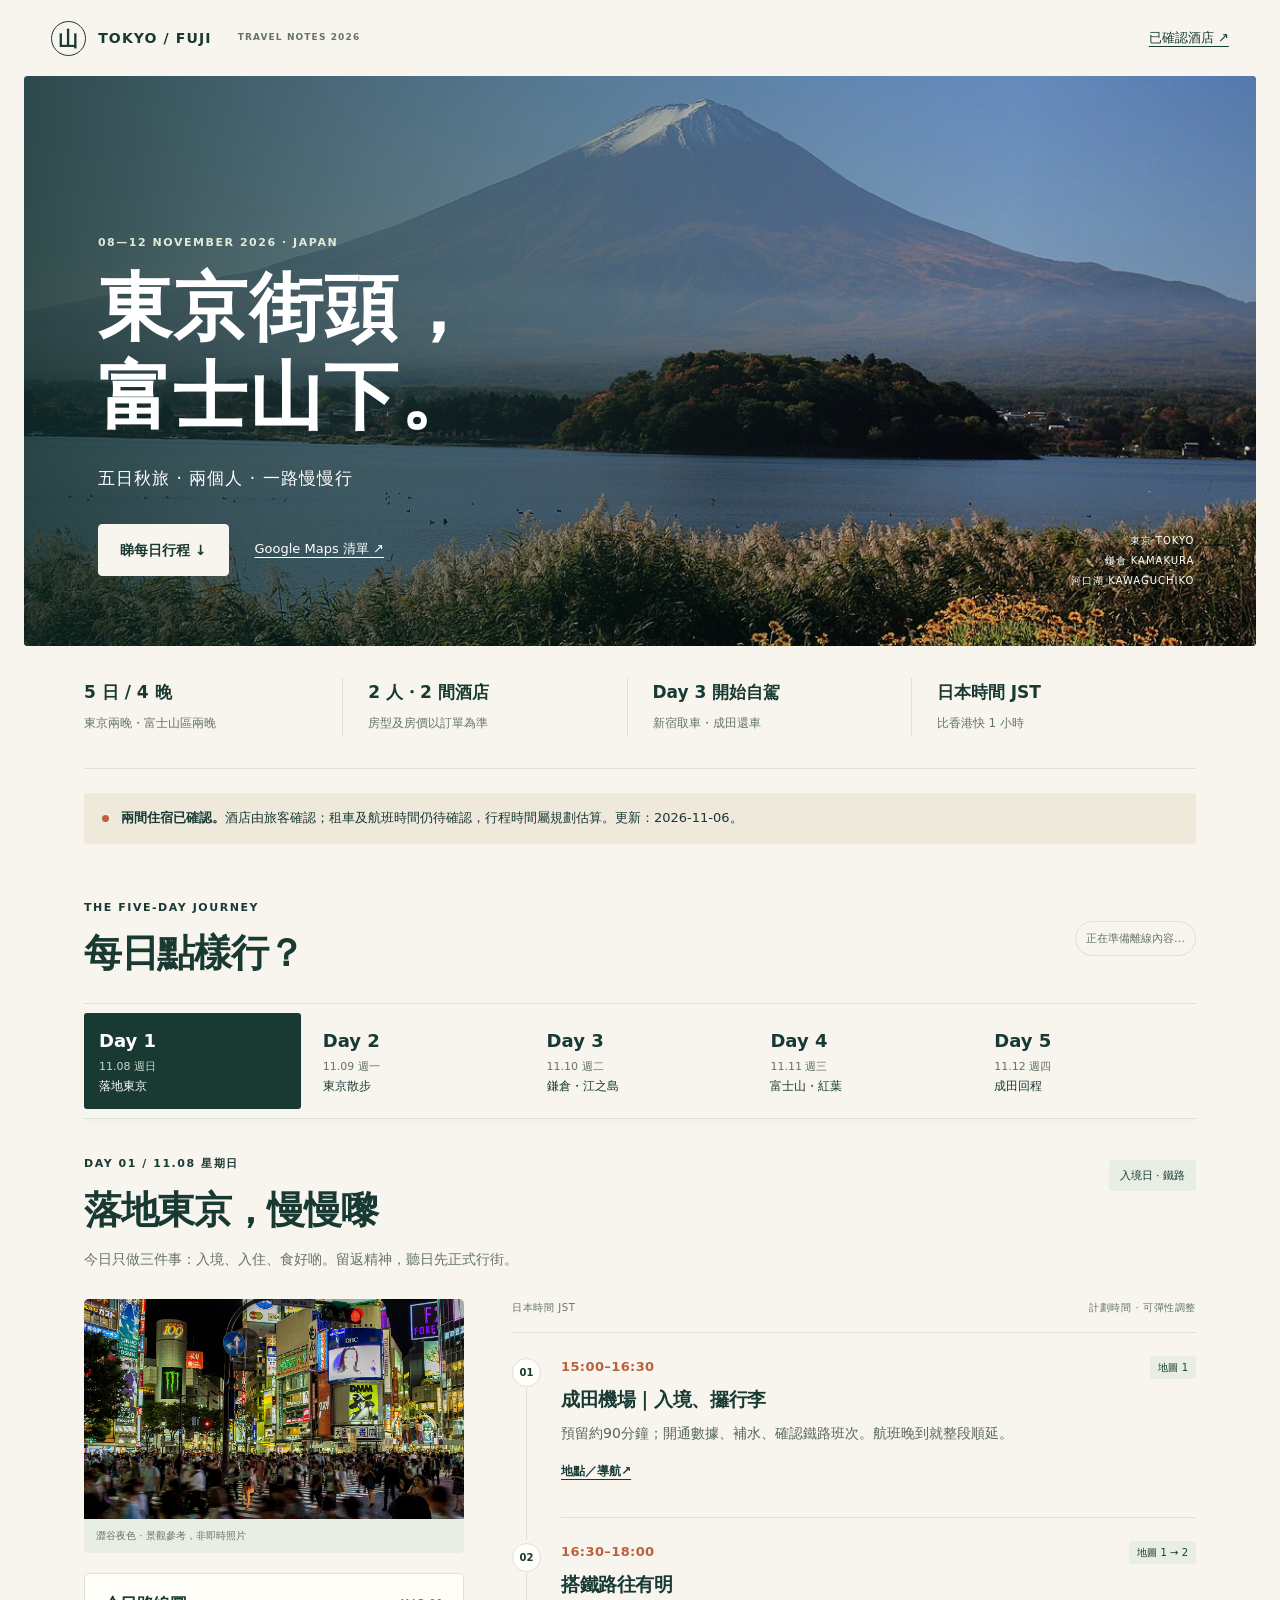
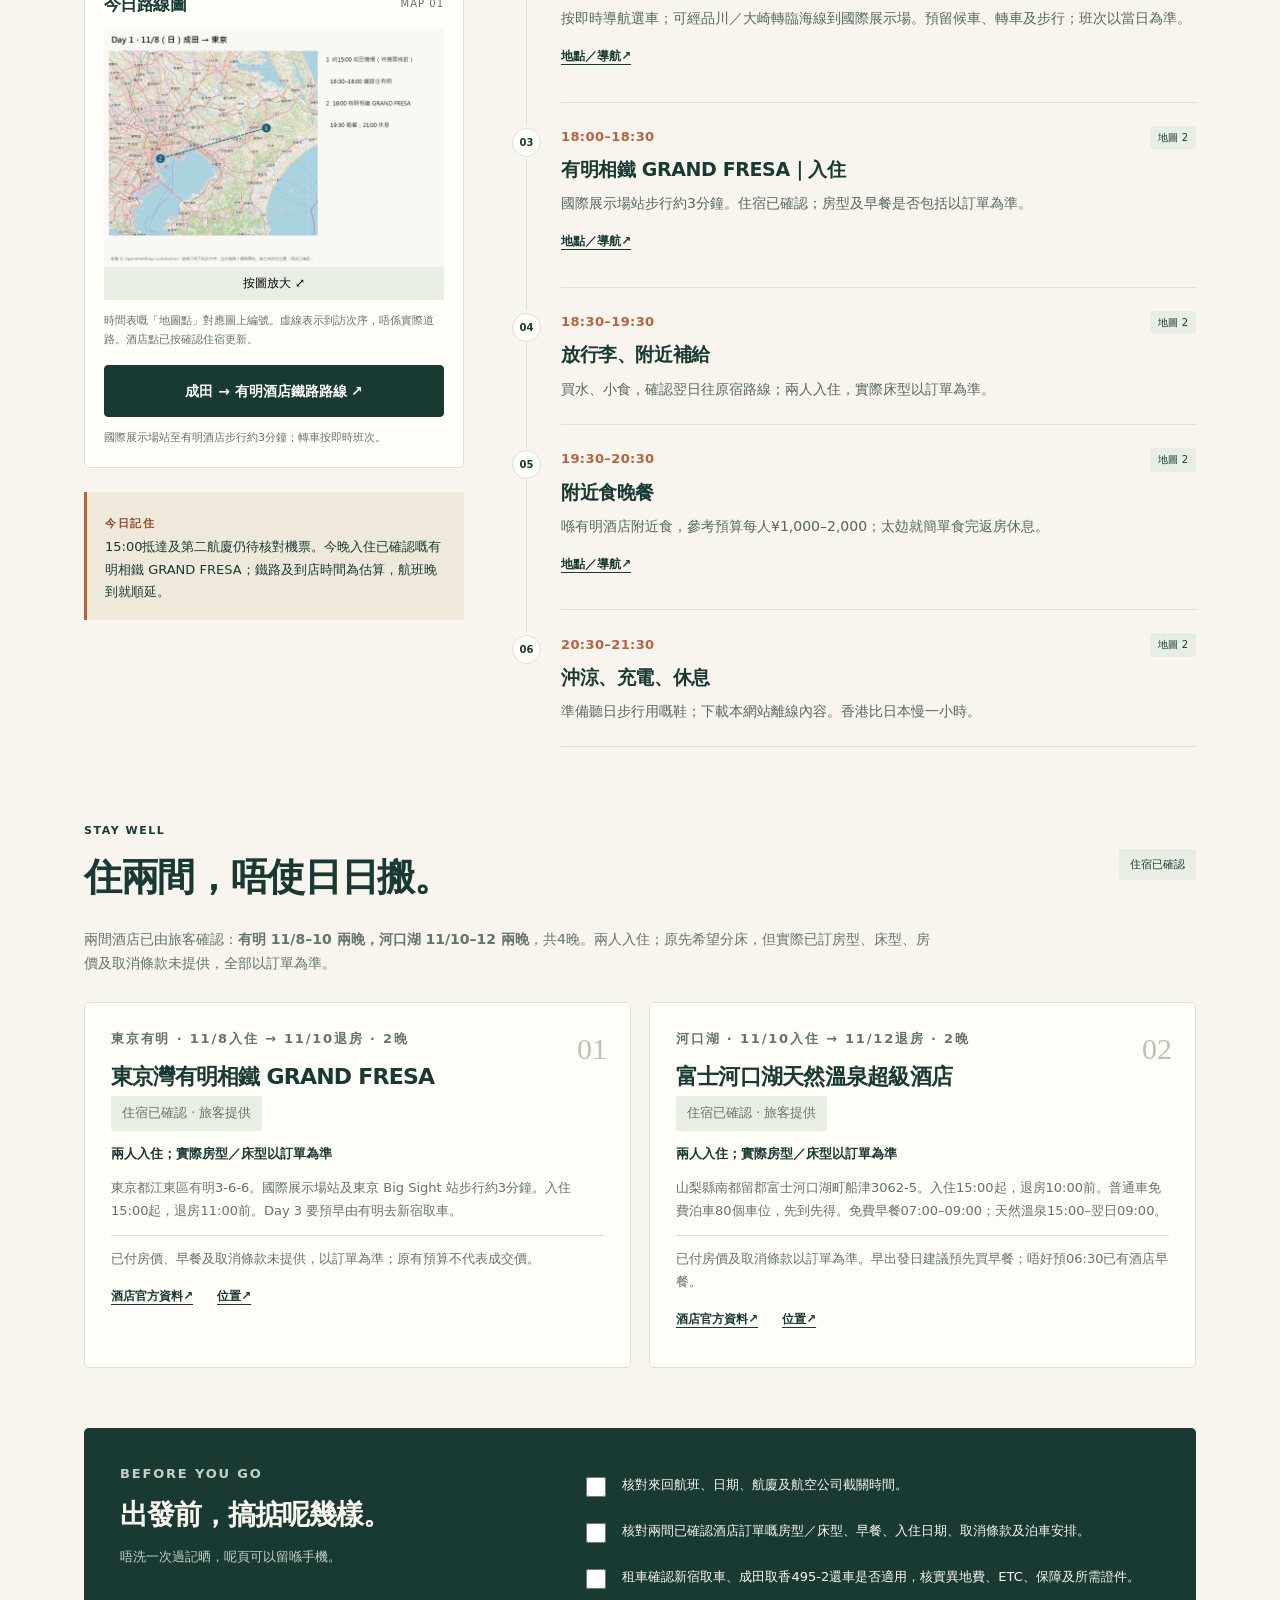
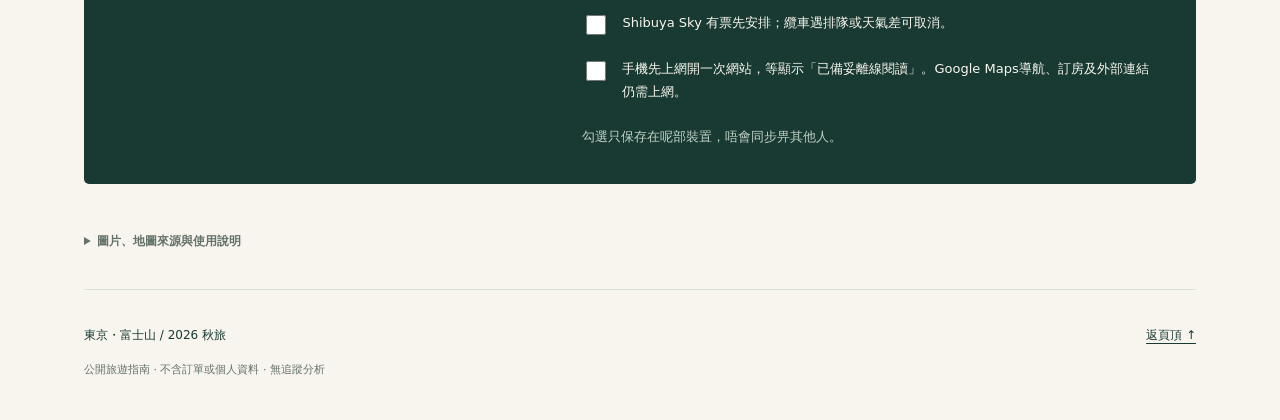
==== commit 2cf1b7ff: "Update confirmed Ariake and Kawaguchiko hotels and routes" ====
--- a/index.html
+++ b/index.html
@@ -1,36 +1,36 @@
-<!doctype html><html lang="zh-Hant-HK"><head><meta charset="utf-8"><meta name="viewport" content="width=device-width, initial-scale=1"><meta name="theme-color" content="#153c35"><meta name="description" content="東京、鎌倉與河口湖五日旅遊指南：逐時行程、每天地圖、雙床酒店候選與自駕取還車安排。"><title>東京・富士山｜五日秋旅 2026</title><link rel="icon" href="icon.svg" type="image/svg+xml"><link rel="manifest" href="manifest.webmanifest"><link rel="stylesheet" href="style.css"><script src="app.js" defer></script></head><body>
-<a class="skip" href="#itinerary">跳至行程</a><header class="topbar"><a href="#top" class="brand"><span class="brand-mark">山</span> TOKYO / FUJI <span class="edition">TRAVEL NOTES 2026</span></a><a href="#hotels" class="top-link">酒店候選 ↗</a></header>
+<!doctype html><html lang="zh-Hant-HK"><head><meta charset="utf-8"><meta name="viewport" content="width=device-width, initial-scale=1"><meta name="theme-color" content="#153c35"><meta name="description" content="東京、鎌倉與河口湖五日旅遊指南：逐時行程、每天地圖、已確認酒店與自駕取還車安排。"><title>東京・富士山｜五日秋旅 2026</title><link rel="icon" href="icon.svg" type="image/svg+xml"><link rel="manifest" href="manifest.webmanifest"><link rel="stylesheet" href="style.css"><script src="app.js" defer></script></head><body>
+<a class="skip" href="#itinerary">跳至行程</a><header class="topbar"><a href="#top" class="brand"><span class="brand-mark">山</span> TOKYO / FUJI <span class="edition">TRAVEL NOTES 2026</span></a><a href="#hotels" class="top-link">已確認酒店 ↗</a></header>
 <main id="top"><section class="hero"><img class="hero-photo" src="fuji.jpg" alt="由大石公園望向河口湖與富士山" width="1280" height="853"><div class="hero-shade"></div><div class="hero-copy"><p class="eyebrow">08—12 NOVEMBER 2026 · JAPAN</p><h1>東京街頭，<br>富士山下。</h1><p class="hero-sub">五日秋旅 · 兩個人 · 一路慢慢行</p><div class="hero-links"><a href="#itinerary" class="button light">睇每日行程 ↓</a><a class="hero-map" href="https://www.google.com/maps/@35.5356161,136.9191237,691896m/data=!3m1!1e3!4m2!11m1!2sfNCkEX2oukLOJYB0iNipBff9MoVxrw" target="_blank" rel="noopener noreferrer">Google Maps 清單<span aria-hidden="true"> ↗</span></a></div></div><span class="hero-stamp">東京 TOKYO<br>鎌倉 KAMAKURA<br>河口湖 KAWAGUCHIKO</span></section>
-<div class="page-width"><section class="trip-facts" aria-label="旅程摘要"><div><strong>5 日 / 4 晚</strong><span>東京兩晚・富士山區兩晚</span></div><div><strong>2 人・雙床房</strong><span>東京約 HK$500・富士山酒店低於 HK$1,000</span></div><div><strong>Day 3 開始自駕</strong><span>新宿取車・成田還車</span></div><div><strong>日本時間 JST</strong><span>比香港快 1 小時</span></div></section>
-<div class="planning-note"><span class="dot"></span><p><strong>行程草案，未有預訂。</strong>酒店、租車及航班時間待確認；導航起終點需按最終酒店調整。更新：2026-11-06。</p></div>
+<div class="page-width"><section class="trip-facts" aria-label="旅程摘要"><div><strong>5 日 / 4 晚</strong><span>東京兩晚・富士山區兩晚</span></div><div><strong>2 人・2 間酒店</strong><span>房型及房價以訂單為準</span></div><div><strong>Day 3 開始自駕</strong><span>新宿取車・成田還車</span></div><div><strong>日本時間 JST</strong><span>比香港快 1 小時</span></div></section>
+<div class="planning-note"><span class="dot"></span><p><strong>兩間住宿已確認。</strong>酒店由旅客確認；租車及航班時間仍待確認，行程時間屬規劃估算。更新：2026-11-06。</p></div>
 <section id="itinerary" class="itinerary"><div class="section-intro"><div><p class="eyebrow">THE FIVE-DAY JOURNEY</p><h2>每日點樣行？</h2></div><span id="offline-status" class="status" role="status">正在準備離線內容…</span></div><nav class="day-tabs" aria-label="選擇行程日期"><a href="#day-1" data-day="1"><strong>Day 1</strong><span>11.08 週日</span><small>落地東京</small></a><a href="#day-2" data-day="2"><strong>Day 2</strong><span>11.09 週一</span><small>東京散步</small></a><a href="#day-3" data-day="3"><strong>Day 3</strong><span>11.10 週二</span><small>鎌倉・江之島</small></a><a href="#day-4" data-day="4"><strong>Day 4</strong><span>11.11 週三</span><small>富士山・紅葉</small></a><a href="#day-5" data-day="5"><strong>Day 5</strong><span>11.12 週四</span><small>成田回程</small></a></nav><noscript><p class="planning-note">JavaScript 未啟用：下方仍會列出完整五日行程；請按日期連結跳至相應位置。</p></noscript><section class="day-panel" id="day-1" aria-labelledby="day-title-1">
  <header class="day-heading"><div><p class="eyebrow">DAY 01 / 11.08 星期日</p><h2 id="day-title-1">落地東京，慢慢嚟</h2><p>今日只做三件事：入境、入住、食好啲。留返精神，聽日先正式行街。</p></div><span class="tag">入境日 · 鐵路</span></header>
  <div class="day-grid"><aside class="day-aside"><figure class="day-photo"><img src="tokyo.jpg" alt="澀谷夜色" loading="lazy" width="1280" height="853"><figcaption>澀谷夜色 · 景觀參考，非即時照片</figcaption></figure>
- <div class="map-card"><div class="card-top"><h3>今日路線圖</h3><span>MAP 01</span></div><button class="map-open" data-map="day-1-map.png" aria-label="放大 Day 1 路線圖"><img src="day-1-map.png" alt="Day 1 編號路線圖：成田 → 新宿 → 東京住宿區" width="1400" height="980" loading="lazy"><span>按圖放大 ⤢</span></button><p class="small">時間表嘅「地圖點」對應圖上編號。虛線表示到訪次序，唔係實際道路。住宿點只作區域參考。</p><a class="button full" href="https://www.google.com/maps/dir/?api=1&amp;origin=Narita+Airport+Terminal+2+Japan&amp;destination=Shinjuku+Station+Tokyo&amp;travelmode=transit" target="_blank" rel="noopener noreferrer">成田 → 新宿鐵路路線<span aria-hidden="true"> ↗</span></a><p class="small">新宿至酒店一段，按最終住宿地址再導航。</p></div>
- <div class="day-note"><span class="eyebrow">今日記住</span><p>15:00 抵達只係沿用計劃，未核對機票。酒店未定；地圖②係原幡ヶ谷住宿區參考，唔代表已訂 Sakura Hotel。</p></div></aside>
- <div class="timeline"><div class="timeline-label"><span>日本時間 JST</span><span>計劃時間 · 可彈性調整</span></div><article class="stop"><div class="stop-rail"><span>01</span></div><div class="stop-content"><div class="stop-meta"><time>15:00–16:30</time><span class="point">地圖 1</span></div><h3>成田機場｜入境、攞行李</h3><p>預留約90分鐘；開通數據、補水、確認鐵路班次。航班晚到就整段順延。</p><a class="nav-link" href="https://www.google.com/maps/search/?api=1&amp;query=Narita%20Airport%20Terminal%202%20Japan" target="_blank" rel="noopener noreferrer">地點／導航<span aria-hidden="true"> ↗</span></a></div></article><article class="stop"><div class="stop-rail"><span>02</span></div><div class="stop-content"><div class="stop-meta"><time>16:30–17:45</time><span class="point">地圖 1 → 2</span></div><h3>Narita Express → 新宿</h3><p>預留買票及候車時間；實際班次、票價以 JR 當日資料為準。唔好預先鎖死接駁時間。</p><a class="nav-link" href="https://www.google.com/maps/search/?api=1&amp;query=Shinjuku%20Station%20Tokyo" target="_blank" rel="noopener noreferrer">地點／導航<span aria-hidden="true"> ↗</span></a></div></article><article class="stop"><div class="stop-rail"><span>03</span></div><div class="stop-content"><div class="stop-meta"><time>17:45–18:30</time><span class="point">地圖 2</span></div><h3>前往酒店、辦理入住</h3><p>住宿未定。若住幡ヶ谷，由新宿轉京王新線；若改東新宿，改搭地鐵／的士，毋須去幡ヶ谷。</p></div></article><article class="stop"><div class="stop-rail"><span>04</span></div><div class="stop-content"><div class="stop-meta"><time>18:30–19:30</time><span class="point">地圖 2</span></div><h3>放行李、附近補給</h3><p>買水、早餐或小食，確認翌日出門路線。兩個人共一間 Twin 雙床房。</p></div></article><article class="stop"><div class="stop-rail"><span>05</span></div><div class="stop-content"><div class="stop-meta"><time>19:30–20:30</time><span class="point">地圖 2</span></div><h3>附近食晚餐</h3><p>幡ヶ谷方案：Sakura Cafe；轉住其他區就揀酒店附近，唔特登跨區食飯。參考預算每人¥1,000–2,000。</p><a class="nav-link" href="https://www.google.com/maps/search/?api=1&amp;query=Sakura%20Cafe%20Hatagaya%20Tokyo" target="_blank" rel="noopener noreferrer">地點／導航<span aria-hidden="true"> ↗</span></a></div></article><article class="stop"><div class="stop-rail"><span>06</span></div><div class="stop-content"><div class="stop-meta"><time>20:30–21:30</time><span class="point">地圖 2</span></div><h3>沖涼、充電、休息</h3><p>準備聽日步行用嘅鞋；下載本網站離線內容。香港比日本慢一小時。</p></div></article></div></div></section><section class="day-panel" id="day-2" aria-labelledby="day-title-2">
+ <div class="map-card"><div class="card-top"><h3>今日路線圖</h3><span>MAP 01</span></div><button class="map-open" data-map="day-1-map.png" aria-label="放大 Day 1 路線圖"><img src="day-1-map.png" alt="Day 1 編號路線圖：成田 → 有明相鐵 GRAND FRESA" width="1400" height="980" loading="lazy"><span>按圖放大 ⤢</span></button><p class="small">時間表嘅「地圖點」對應圖上編號。虛線表示到訪次序，唔係實際道路。酒店點已按確認住宿更新。</p><a class="button full" href="https://www.google.com/maps/dir/?api=1&amp;origin=Narita+Airport+Terminal+2+Japan&amp;destination=Sotetsu+Grand+Fresa+Tokyo+Bay+Ariake+3-6-6+Ariake+Tokyo&amp;travelmode=transit" target="_blank" rel="noopener noreferrer">成田 → 有明酒店鐵路路線<span aria-hidden="true"> ↗</span></a><p class="small">國際展示場站至有明酒店步行約3分鐘；轉車按即時班次。</p></div>
+ <div class="day-note"><span class="eyebrow">今日記住</span><p>15:00抵達及第二航廈仍待核對機票。今晚入住已確認嘅有明相鐵 GRAND FRESA；鐵路及到店時間為估算，航班晚到就順延。</p></div></aside>
+ <div class="timeline"><div class="timeline-label"><span>日本時間 JST</span><span>計劃時間 · 可彈性調整</span></div><article class="stop"><div class="stop-rail"><span>01</span></div><div class="stop-content"><div class="stop-meta"><time>15:00–16:30</time><span class="point">地圖 1</span></div><h3>成田機場｜入境、攞行李</h3><p>預留約90分鐘；開通數據、補水、確認鐵路班次。航班晚到就整段順延。</p><a class="nav-link" href="https://www.google.com/maps/search/?api=1&amp;query=Narita%20Airport%20Terminal%202%20Japan" target="_blank" rel="noopener noreferrer">地點／導航<span aria-hidden="true"> ↗</span></a></div></article><article class="stop"><div class="stop-rail"><span>02</span></div><div class="stop-content"><div class="stop-meta"><time>16:30–18:00</time><span class="point">地圖 1 → 2</span></div><h3>搭鐵路往有明</h3><p>按即時導航選車；可經品川／大崎轉臨海線到國際展示場。預留候車、轉車及步行；班次以當日為準。</p><a class="nav-link" href="https://www.google.com/maps/search/?api=1&amp;query=Sotetsu%20Grand%20Fresa%20Tokyo%20Bay%20Ariake%203-6-6%20Ariake%20Tokyo" target="_blank" rel="noopener noreferrer">地點／導航<span aria-hidden="true"> ↗</span></a></div></article><article class="stop"><div class="stop-rail"><span>03</span></div><div class="stop-content"><div class="stop-meta"><time>18:00–18:30</time><span class="point">地圖 2</span></div><h3>有明相鐵 GRAND FRESA｜入住</h3><p>國際展示場站步行約3分鐘。住宿已確認；房型及早餐是否包括以訂單為準。</p><a class="nav-link" href="https://www.google.com/maps/search/?api=1&amp;query=Sotetsu%20Grand%20Fresa%20Tokyo%20Bay%20Ariake%203-6-6%20Ariake%20Tokyo" target="_blank" rel="noopener noreferrer">地點／導航<span aria-hidden="true"> ↗</span></a></div></article><article class="stop"><div class="stop-rail"><span>04</span></div><div class="stop-content"><div class="stop-meta"><time>18:30–19:30</time><span class="point">地圖 2</span></div><h3>放行李、附近補給</h3><p>買水、小食，確認翌日往原宿路線；兩人入住，實際床型以訂單為準。</p></div></article><article class="stop"><div class="stop-rail"><span>05</span></div><div class="stop-content"><div class="stop-meta"><time>19:30–20:30</time><span class="point">地圖 2</span></div><h3>附近食晚餐</h3><p>喺有明酒店附近食，參考預算每人¥1,000–2,000；太攰就簡單食完返房休息。</p><a class="nav-link" href="https://www.google.com/maps/search/?api=1&amp;query=Sotetsu%20Grand%20Fresa%20Tokyo%20Bay%20Ariake%203-6-6%20Ariake%20Tokyo" target="_blank" rel="noopener noreferrer">地點／導航<span aria-hidden="true"> ↗</span></a></div></article><article class="stop"><div class="stop-rail"><span>06</span></div><div class="stop-content"><div class="stop-meta"><time>20:30–21:30</time><span class="point">地圖 2</span></div><h3>沖涼、充電、休息</h3><p>準備聽日步行用嘅鞋；下載本網站離線內容。香港比日本慢一小時。</p></div></article></div></div></section><section class="day-panel" id="day-2" aria-labelledby="day-title-2">
  <header class="day-heading"><div><p class="eyebrow">DAY 02 / 11.09 星期一</p><h2 id="day-title-2">由森林行到城市夜色</h2><p>一路向南行，唔來回兜圈。上午神宮、下午購物，傍晚留畀澀谷。</p></div><span class="tag">東京散步 · 公共交通</span></header>
  <div class="day-grid"><aside class="day-aside"><figure class="day-photo"><img src="tokyo.jpg" alt="澀谷夜色" loading="lazy" width="1280" height="853"><figcaption>澀谷夜色 · 景觀參考，非即時照片</figcaption></figure>
- <div class="map-card"><div class="card-top"><h3>今日路線圖</h3><span>MAP 02</span></div><button class="map-open" data-map="day-2-map.png" aria-label="放大 Day 2 路線圖"><img src="day-2-map.png" alt="Day 2 編號路線圖：明治神宮 → 原宿 → 表參道 → 澀谷" width="1400" height="980" loading="lazy"><span>按圖放大 ⤢</span></button><p class="small">時間表嘅「地圖點」對應圖上編號。虛線表示到訪次序，唔係實際道路。住宿點只作區域參考。</p><a class="button full" href="https://www.google.com/maps/dir/?api=1&amp;origin=Meiji+Jingu+Tokyo&amp;destination=Uobei+Shibuya+Dogenzaka+Tokyo&amp;travelmode=walking&amp;waypoints=AFURI+Harajuku+Tokyo%7COmotesando+Hills+Tokyo%7CShibuya+Scramble+Crossing+Tokyo" target="_blank" rel="noopener noreferrer">開啟今日主要路線<span aria-hidden="true"> ↗</span></a><p class="small">路線不含未定酒店及所有小休；以逐站導航、即時交通為準。</p></div>
+ <div class="map-card"><div class="card-top"><h3>今日路線圖</h3><span>MAP 02</span></div><button class="map-open" data-map="day-2-map.png" aria-label="放大 Day 2 路線圖"><img src="day-2-map.png" alt="Day 2 編號路線圖：明治神宮 → 原宿 → 表參道 → 澀谷" width="1400" height="980" loading="lazy"><span>按圖放大 ⤢</span></button><p class="small">時間表嘅「地圖點」對應圖上編號。虛線表示到訪次序，唔係實際道路。酒店點已按確認住宿更新。</p><a class="button full" href="https://www.google.com/maps/dir/?api=1&amp;origin=Meiji+Jingu+Tokyo&amp;destination=Uobei+Shibuya+Dogenzaka+Tokyo&amp;travelmode=walking&amp;waypoints=AFURI+Harajuku+Tokyo%7COmotesando+Hills+Tokyo%7CShibuya+Scramble+Crossing+Tokyo" target="_blank" rel="noopener noreferrer">開啟今日主要路線<span aria-hidden="true"> ↗</span></a><p class="small">主要路線未包含所有接駁及小休；酒店連結見時間表，以逐站導航、即時交通為準。</p></div>
  <div class="day-note"><span class="eyebrow">今日記住</span><p>Day 2 留東京、Day 3 退房後取車去鎌倉再入河口湖，可以避免返東京多一次搬行李。Shibuya Sky 未預訂，冇票就取消。</p></div></aside>
- <div class="timeline"><div class="timeline-label"><span>日本時間 JST</span><span>計劃時間 · 可彈性調整</span></div><article class="stop"><div class="stop-rail"><span>01</span></div><div class="stop-content"><div class="stop-meta"><time>08:00–08:45</time><span class="point">地圖 1</span></div><h3>早餐、準備出門</h3><p>酒店未定；按最終地址調整出門時間，目標09:30到明治神宮。</p></div></article><article class="stop"><div class="stop-rail"><span>02</span></div><div class="stop-content"><div class="stop-meta"><time>08:45–09:30</time><span class="point">地圖 1 → 2</span></div><h3>搭車往原宿／明治神宮</h3><p>由酒店搭鐵路，再步行入神宮。地圖①係幡ヶ谷區參考，換酒店後以實際地址為準。</p><a class="nav-link" href="https://www.google.com/maps/search/?api=1&amp;query=Meiji%20Jingu%20Tokyo" target="_blank" rel="noopener noreferrer">地點／導航<span aria-hidden="true"> ↗</span></a></div></article><article class="stop"><div class="stop-rail"><span>03</span></div><div class="stop-content"><div class="stop-meta"><time>09:30–10:45</time><span class="point">地圖 2</span></div><h3>明治神宮</h3><p>參拜、森林步道；預留入口至本殿步程。慢慢行，唔好只計影相時間。</p><a class="nav-link" href="https://www.google.com/maps/search/?api=1&amp;query=Meiji%20Jingu%20Tokyo" target="_blank" rel="noopener noreferrer">地點／導航<span aria-hidden="true"> ↗</span></a></div></article><article class="stop"><div class="stop-rail"><span>04</span></div><div class="stop-content"><div class="stop-meta"><time>10:45–11:30</time><span class="point">地圖 2 → 3</span></div><h3>步行去原宿、提早排午餐</h3><p>原宿站附近小逛，盡量避開正午排隊。</p><a class="nav-link" href="https://www.google.com/maps/search/?api=1&amp;query=Harajuku%20Station%20Tokyo" target="_blank" rel="noopener noreferrer">地點／導航<span aria-hidden="true"> ↗</span></a></div></article><article class="stop"><div class="stop-rail"><span>05</span></div><div class="stop-content"><div class="stop-meta"><time>11:30–12:15</time><span class="point">地圖 3</span></div><h3>AFURI 原宿｜柚子拉麵</h3><p>參考每人¥1,500–2,000。準備信用卡或電子付款；等候太耐就改附近餐廳。</p><a class="nav-link" href="https://www.google.com/maps/search/?api=1&amp;query=AFURI%20Harajuku%20Tokyo" target="_blank" rel="noopener noreferrer">地點／導航<span aria-hidden="true"> ↗</span></a></div></article><article class="stop"><div class="stop-rail"><span>06</span></div><div class="stop-content"><div class="stop-meta"><time>12:15–13:00</time><span class="point">地圖 3</span></div><h3>竹下通</h3><p>行街、小食；12:50左右開始向表參道方向行。</p><a class="nav-link" href="https://www.google.com/maps/search/?api=1&amp;query=Takeshita%20Street%20Tokyo" target="_blank" rel="noopener noreferrer">地點／導航<span aria-hidden="true"> ↗</span></a></div></article><article class="stop"><div class="stop-rail"><span>07</span></div><div class="stop-content"><div class="stop-meta"><time>13:00–14:00</time><span class="point">地圖 4</span></div><h3>表參道、Omotesando Hills</h3><p>購物及建築散步；以商場作集合點。</p><a class="nav-link" href="https://www.google.com/maps/search/?api=1&amp;query=Omotesando%20Hills%20Tokyo" target="_blank" rel="noopener noreferrer">地點／導航<span aria-hidden="true"> ↗</span></a></div></article><article class="stop"><div class="stop-rail"><span>08</span></div><div class="stop-content"><div class="stop-meta"><time>14:00–15:00</time><span class="point">地圖 4 → 5</span></div><h3>去澀谷、咖啡小休</h3><p>步行或搭車，預留洗手間及休息時間。</p><a class="nav-link" href="https://www.google.com/maps/search/?api=1&amp;query=Shibuya%20Station%20Tokyo" target="_blank" rel="noopener noreferrer">地點／導航<span aria-hidden="true"> ↗</span></a></div></article><article class="stop"><div class="stop-rail"><span>09</span></div><div class="stop-content"><div class="stop-meta"><time>15:00–15:45</time><span class="point">地圖 5</span></div><h3>澀谷十字路口、八公</h3><p>同一區慢慢影相；過路唔好停喺路中心。</p><a class="nav-link" href="https://www.google.com/maps/search/?api=1&amp;query=Shibuya%20Scramble%20Crossing%20Tokyo" target="_blank" rel="noopener noreferrer">地點／導航<span aria-hidden="true"> ↗</span></a></div></article><article class="stop"><div class="stop-rail"><span>10</span></div><div class="stop-content"><div class="stop-meta"><time>16:00–17:15</time><span class="point">地圖 5</span></div><h3>Shibuya Sky｜選配</h3><p>有預約先上去；未買票或天氣差就改商場。入場時段及日落時間以官方為準。</p><a class="nav-link" href="https://www.google.com/maps/search/?api=1&amp;query=Shibuya%20Sky%20Tokyo" target="_blank" rel="noopener noreferrer">地點／導航<span aria-hidden="true"> ↗</span></a></div></article><article class="stop"><div class="stop-rail"><span>11</span></div><div class="stop-content"><div class="stop-meta"><time>17:15–18:00</time><span class="point">地圖 5</span></div><h3>澀谷購物、行去餐廳</h3><p>預留晚餐候位。</p><a class="nav-link" href="https://www.google.com/maps/search/?api=1&amp;query=Uobei%20Shibuya%20Dogenzaka%20Tokyo" target="_blank" rel="noopener noreferrer">地點／導航<span aria-hidden="true"> ↗</span></a></div></article><article class="stop"><div class="stop-rail"><span>12</span></div><div class="stop-content"><div class="stop-meta"><time>18:00–19:00</time><span class="point">地圖 5</span></div><h3>魚べい 道玄坂｜壽司晚餐</h3><p>參考每人¥2,000–3,000；現場候位，未訂位。</p><a class="nav-link" href="https://www.google.com/maps/search/?api=1&amp;query=Uobei%20Shibuya%20Dogenzaka%20Tokyo" target="_blank" rel="noopener noreferrer">地點／導航<span aria-hidden="true"> ↗</span></a></div></article><article class="stop"><div class="stop-rail"><span>13</span></div><div class="stop-content"><div class="stop-meta"><time>19:00–20:00</time><span class="point">地圖 5 → 1</span></div><h3>返酒店</h3><p>今晚整理行李，聽朝退房後唔再返東京酒店。</p></div></article><article class="stop"><div class="stop-rail"><span>14</span></div><div class="stop-content"><div class="stop-meta"><time>20:00–21:30</time><span class="point">地圖 1</span></div><h3>執行李、確認租車資料</h3><p>確認取車地址、營業時間、行李容量及異地還車。所有酒店與租車仍屬候選。</p></div></article></div></div></section><section class="day-panel" id="day-3" aria-labelledby="day-title-3">
+ <div class="timeline"><div class="timeline-label"><span>日本時間 JST</span><span>計劃時間 · 可彈性調整</span></div><article class="stop"><div class="stop-rail"><span>01</span></div><div class="stop-content"><div class="stop-meta"><time>07:45–08:15</time><span class="point">地圖 1</span></div><h3>早餐、準備出門</h3><p>有明酒店出發；早餐是否包以訂單為準。目標08:15出門，09:30到明治神宮。</p><a class="nav-link" href="https://www.google.com/maps/search/?api=1&amp;query=Sotetsu%20Grand%20Fresa%20Tokyo%20Bay%20Ariake%203-6-6%20Ariake%20Tokyo" target="_blank" rel="noopener noreferrer">地點／導航<span aria-hidden="true"> ↗</span></a></div></article><article class="stop"><div class="stop-rail"><span>02</span></div><div class="stop-content"><div class="stop-meta"><time>08:15–09:30</time><span class="point">地圖 1 → 2</span></div><h3>搭車往原宿／明治神宮</h3><p>由國際展示場搭臨海線，經大崎轉JR往原宿；按即時班次轉車，連步行預約75分鐘。地圖①係已確認有明酒店。</p><a class="nav-link" href="https://www.google.com/maps/search/?api=1&amp;query=Meiji%20Jingu%20Tokyo" target="_blank" rel="noopener noreferrer">地點／導航<span aria-hidden="true"> ↗</span></a></div></article><article class="stop"><div class="stop-rail"><span>03</span></div><div class="stop-content"><div class="stop-meta"><time>09:30–10:45</time><span class="point">地圖 2</span></div><h3>明治神宮</h3><p>參拜、森林步道；預留入口至本殿步程。慢慢行，唔好只計影相時間。</p><a class="nav-link" href="https://www.google.com/maps/search/?api=1&amp;query=Meiji%20Jingu%20Tokyo" target="_blank" rel="noopener noreferrer">地點／導航<span aria-hidden="true"> ↗</span></a></div></article><article class="stop"><div class="stop-rail"><span>04</span></div><div class="stop-content"><div class="stop-meta"><time>10:45–11:30</time><span class="point">地圖 2 → 3</span></div><h3>步行去原宿、提早排午餐</h3><p>原宿站附近小逛，盡量避開正午排隊。</p><a class="nav-link" href="https://www.google.com/maps/search/?api=1&amp;query=Harajuku%20Station%20Tokyo" target="_blank" rel="noopener noreferrer">地點／導航<span aria-hidden="true"> ↗</span></a></div></article><article class="stop"><div class="stop-rail"><span>05</span></div><div class="stop-content"><div class="stop-meta"><time>11:30–12:15</time><span class="point">地圖 3</span></div><h3>AFURI 原宿｜柚子拉麵</h3><p>參考每人¥1,500–2,000。準備信用卡或電子付款；等候太耐就改附近餐廳。</p><a class="nav-link" href="https://www.google.com/maps/search/?api=1&amp;query=AFURI%20Harajuku%20Tokyo" target="_blank" rel="noopener noreferrer">地點／導航<span aria-hidden="true"> ↗</span></a></div></article><article class="stop"><div class="stop-rail"><span>06</span></div><div class="stop-content"><div class="stop-meta"><time>12:15–13:00</time><span class="point">地圖 3</span></div><h3>竹下通</h3><p>行街、小食；12:50左右開始向表參道方向行。</p><a class="nav-link" href="https://www.google.com/maps/search/?api=1&amp;query=Takeshita%20Street%20Tokyo" target="_blank" rel="noopener noreferrer">地點／導航<span aria-hidden="true"> ↗</span></a></div></article><article class="stop"><div class="stop-rail"><span>07</span></div><div class="stop-content"><div class="stop-meta"><time>13:00–14:00</time><span class="point">地圖 4</span></div><h3>表參道、Omotesando Hills</h3><p>購物及建築散步；以商場作集合點。</p><a class="nav-link" href="https://www.google.com/maps/search/?api=1&amp;query=Omotesando%20Hills%20Tokyo" target="_blank" rel="noopener noreferrer">地點／導航<span aria-hidden="true"> ↗</span></a></div></article><article class="stop"><div class="stop-rail"><span>08</span></div><div class="stop-content"><div class="stop-meta"><time>14:00–15:00</time><span class="point">地圖 4 → 5</span></div><h3>去澀谷、咖啡小休</h3><p>步行或搭車，預留洗手間及休息時間。</p><a class="nav-link" href="https://www.google.com/maps/search/?api=1&amp;query=Shibuya%20Station%20Tokyo" target="_blank" rel="noopener noreferrer">地點／導航<span aria-hidden="true"> ↗</span></a></div></article><article class="stop"><div class="stop-rail"><span>09</span></div><div class="stop-content"><div class="stop-meta"><time>15:00–15:45</time><span class="point">地圖 5</span></div><h3>澀谷十字路口、八公</h3><p>同一區慢慢影相；過路唔好停喺路中心。</p><a class="nav-link" href="https://www.google.com/maps/search/?api=1&amp;query=Shibuya%20Scramble%20Crossing%20Tokyo" target="_blank" rel="noopener noreferrer">地點／導航<span aria-hidden="true"> ↗</span></a></div></article><article class="stop"><div class="stop-rail"><span>10</span></div><div class="stop-content"><div class="stop-meta"><time>16:00–17:15</time><span class="point">地圖 5</span></div><h3>Shibuya Sky｜選配</h3><p>有預約先上去；未買票或天氣差就改商場。入場時段及日落時間以官方為準。</p><a class="nav-link" href="https://www.google.com/maps/search/?api=1&amp;query=Shibuya%20Sky%20Tokyo" target="_blank" rel="noopener noreferrer">地點／導航<span aria-hidden="true"> ↗</span></a></div></article><article class="stop"><div class="stop-rail"><span>11</span></div><div class="stop-content"><div class="stop-meta"><time>17:15–18:00</time><span class="point">地圖 5</span></div><h3>澀谷購物、行去餐廳</h3><p>預留晚餐候位。</p><a class="nav-link" href="https://www.google.com/maps/search/?api=1&amp;query=Uobei%20Shibuya%20Dogenzaka%20Tokyo" target="_blank" rel="noopener noreferrer">地點／導航<span aria-hidden="true"> ↗</span></a></div></article><article class="stop"><div class="stop-rail"><span>12</span></div><div class="stop-content"><div class="stop-meta"><time>18:00–19:00</time><span class="point">地圖 5</span></div><h3>魚べい 道玄坂｜壽司晚餐</h3><p>參考每人¥2,000–3,000；現場候位，未訂位。</p><a class="nav-link" href="https://www.google.com/maps/search/?api=1&amp;query=Uobei%20Shibuya%20Dogenzaka%20Tokyo" target="_blank" rel="noopener noreferrer">地點／導航<span aria-hidden="true"> ↗</span></a></div></article><article class="stop"><div class="stop-rail"><span>13</span></div><div class="stop-content"><div class="stop-meta"><time>19:00–20:15</time><span class="point">地圖 5 → 1</span></div><h3>返酒店</h3><p>今晚整理行李，聽朝退房後唔再返東京酒店。</p><a class="nav-link" href="https://www.google.com/maps/search/?api=1&amp;query=Sotetsu%20Grand%20Fresa%20Tokyo%20Bay%20Ariake%203-6-6%20Ariake%20Tokyo" target="_blank" rel="noopener noreferrer">地點／導航<span aria-hidden="true"> ↗</span></a></div></article><article class="stop"><div class="stop-rail"><span>14</span></div><div class="stop-content"><div class="stop-meta"><time>20:15–21:30</time><span class="point">地圖 1</span></div><h3>執行李、確認租車資料</h3><p>酒店已確認；租車仍屬候選，核對取車地址、營業時間、行李容量及異地還車。聽朝06:15離開有明酒店。</p><a class="nav-link" href="https://www.google.com/maps/search/?api=1&amp;query=Sotetsu%20Grand%20Fresa%20Tokyo%20Bay%20Ariake%203-6-6%20Ariake%20Tokyo" target="_blank" rel="noopener noreferrer">地點／導航<span aria-hidden="true"> ↗</span></a></div></article></div></div></section><section class="day-panel" id="day-3" aria-labelledby="day-title-3">
  <header class="day-heading"><div><p class="eyebrow">DAY 03 / 11.10 星期二</p><h2 id="day-title-3">鎌倉海風，再駛入富士山</h2><p>今日行程最緊湊。鎌倉只集中長谷一帶，江之島行前段，留足時間入河口湖。</p></div><span class="tag">自駕開始 · 長途日</span></header>
  <div class="day-grid"><aside class="day-aside"><figure class="day-photo"><img src="kamakura.jpg" alt="鎌倉大佛" loading="lazy" width="1280" height="853"><figcaption>鎌倉大佛 · 景觀參考，非即時照片</figcaption></figure>
- <div class="map-card"><div class="card-top"><h3>今日路線圖</h3><span>MAP 03</span></div><button class="map-open" data-map="day-3-map.png" aria-label="放大 Day 3 路線圖"><img src="day-3-map.png" alt="Day 3 編號路線圖：新宿 → 鎌倉 → 江之島 → 河口湖" width="1400" height="980" loading="lazy"><span>按圖放大 ⤢</span></button><p class="small">時間表嘅「地圖點」對應圖上編號。虛線表示到訪次序，唔係實際道路。住宿點只作區域參考。</p><a class="button full" href="https://www.google.com/maps/dir/?api=1&amp;origin=Nippon+Rent+A+Car+Shinjuku+Minamiguchi+Tokyo&amp;destination=Toyoko+Inn+Fuji+Kawaguchiko+Ohashi&amp;travelmode=driving&amp;waypoints=Kotoku-in+Kamakura%7CHase-dera+Kamakura%7CEnoshima+Shrine+Hetsumiya+Fujisawa" target="_blank" rel="noopener noreferrer">開啟今日主要路線<span aria-hidden="true"> ↗</span></a><p class="small">路線不含未定酒店及所有小休；以逐站導航、即時交通為準。</p></div>
+ <div class="map-card"><div class="card-top"><h3>今日路線圖</h3><span>MAP 03</span></div><button class="map-open" data-map="day-3-map.png" aria-label="放大 Day 3 路線圖"><img src="day-3-map.png" alt="Day 3 編號路線圖：有明 → 新宿取車 → 鎌倉 → 江之島 → 河口湖" width="1400" height="980" loading="lazy"><span>按圖放大 ⤢</span></button><p class="small">時間表嘅「地圖點」對應圖上編號。虛線表示到訪次序，唔係實際道路。酒店點已按確認住宿更新。</p><a class="button full" href="https://www.google.com/maps/dir/?api=1&amp;origin=Nippon+Rent+A+Car+Shinjuku+Minamiguchi+Tokyo&amp;destination=Super+Hotel+Fujikawaguchiko+Natural+Hot+Spring+3062-5+Funatsu&amp;travelmode=driving&amp;waypoints=Kotoku-in+Kamakura%7CHase-dera+Kamakura%7CEnoshima+Shrine+Hetsumiya+Fujisawa" target="_blank" rel="noopener noreferrer">開啟今日主要路線<span aria-hidden="true"> ↗</span></a><p class="small">主要路線未包含所有接駁及小休；酒店連結見時間表，以逐站導航、即時交通為準。</p></div>
  <div class="day-note"><span class="eyebrow">今日記住</span><p>15:15–15:30 必須離開江之島。若塞車令鎌倉到達遲過11:00，就縮短寺院或取消江之島散步；唔好靠夜晚趕路追回時間。</p></div></aside>
- <div class="timeline"><div class="timeline-label"><span>日本時間 JST</span><span>計劃時間 · 可彈性調整</span></div><article class="stop"><div class="stop-rail"><span>01</span></div><div class="stop-content"><div class="stop-meta"><time>06:30–07:30</time><span class="point">地圖 1</span></div><h3>早餐、退房、前往取車點</h3><p>06:45左右退房；按最終酒店位置調整。行李全數帶走。</p><a class="nav-link" href="https://www.google.com/maps/search/?api=1&amp;query=Nippon%20Rent%20A%20Car%20Shinjuku%20Minamiguchi%20Tokyo" target="_blank" rel="noopener noreferrer">地點／導航<span aria-hidden="true"> ↗</span></a></div></article><article class="stop"><div class="stop-rail"><span>02</span></div><div class="stop-content"><div class="stop-meta"><time>07:30–08:15</time><span class="point">地圖 1</span></div><h3>新宿南口取車｜候選未訂</h3><p>NIPPON Rent-A-Car，代代木2-13-1。預45分鐘辦手續、驗車、設定導航；確認成田異地還車。</p><a class="nav-link" href="https://www.google.com/maps/search/?api=1&amp;query=NIPPON%20Rent-A-Car%20Shinjuku%20Minamiguchi%20Sales%20Office%202-13-1%20Yoyogi%20Tokyo" target="_blank" rel="noopener noreferrer">地點／導航<span aria-hidden="true"> ↗</span></a></div></article><article class="stop"><div class="stop-rail"><span>03</span></div><div class="stop-content"><div class="stop-meta"><time>08:15–09:45</time><span class="point">地圖 1 → 2</span></div><h3>揸車去鎌倉長谷一帶</h3><p>車程只係規劃估算，視交通可增加；到埗用合法收費停車場。大佛一般訪客唔好預寺內泊車。</p><a class="nav-link" href="https://www.google.com/maps/search/?api=1&amp;query=Kotoku-in%20Kamakura" target="_blank" rel="noopener noreferrer">地點／導航<span aria-hidden="true"> ↗</span></a></div></article><article class="stop"><div class="stop-rail"><span>04</span></div><div class="stop-content"><div class="stop-meta"><time>10:00–10:45</time><span class="point">地圖 2</span></div><h3>鎌倉大佛｜高德院</h3><p>睇大佛、庭園，之後步行去長谷寺。門票另計。</p><a class="nav-link" href="https://www.google.com/maps/search/?api=1&amp;query=Kotoku-in%20Kamakura" target="_blank" rel="noopener noreferrer">地點／導航<span aria-hidden="true"> ↗</span></a></div></article><article class="stop"><div class="stop-rail"><span>05</span></div><div class="stop-content"><div class="stop-meta"><time>10:45–11:00</time><span class="point">地圖 2 → 3</span></div><h3>步行往長谷寺</h3><p>同區景點，盡量唔好重新揸車搵車位。</p><a class="nav-link" href="https://www.google.com/maps/search/?api=1&amp;query=Hase-dera%20Kamakura" target="_blank" rel="noopener noreferrer">地點／導航<span aria-hidden="true"> ↗</span></a></div></article><article class="stop"><div class="stop-rail"><span>06</span></div><div class="stop-content"><div class="stop-meta"><time>11:00–12:00</time><span class="point">地圖 3</span></div><h3>長谷寺</h3><p>庭園、觀音堂同海景；有樓梯。若行程延誤就縮短停留。</p><a class="nav-link" href="https://www.google.com/maps/search/?api=1&amp;query=Hase-dera%20Kamakura" target="_blank" rel="noopener noreferrer">地點／導航<span aria-hidden="true"> ↗</span></a></div></article><article class="stop"><div class="stop-rail"><span>07</span></div><div class="stop-content"><div class="stop-meta"><time>12:00–13:00</time><span class="point">地圖 3 → 4</span></div><h3>取車、去江之島、泊車</h3><p>預留車程、搵位同由停車場步行時間；唔好導航入行人街。</p><a class="nav-link" href="https://www.google.com/maps/search/?api=1&amp;query=Enoshima%20Fujisawa%20Japan" target="_blank" rel="noopener noreferrer">地點／導航<span aria-hidden="true"> ↗</span></a></div></article><article class="stop"><div class="stop-rail"><span>08</span></div><div class="stop-content"><div class="stop-meta"><time>13:00–14:00</time><span class="point">地圖 4</span></div><h3>とびっちょ 本店｜海鮮午餐</h3><p>白飯魚／海鮮丼，參考每人¥1,500–3,000。候位超過30分鐘就轉附近食。</p><a class="nav-link" href="https://www.google.com/maps/search/?api=1&amp;query=Tobiccho%20Main%20Store%20Enoshima" target="_blank" rel="noopener noreferrer">地點／導航<span aria-hidden="true"> ↗</span></a></div></article><article class="stop"><div class="stop-rail"><span>09</span></div><div class="stop-content"><div class="stop-meta"><time>14:00–14:45</time><span class="point">地圖 4</span></div><h3>江之島仲見世通、神社前段</h3><p>只行前段及海邊，唔安排岩屋全線。</p><a class="nav-link" href="https://www.google.com/maps/search/?api=1&amp;query=Enoshima%20Shrine%20Hetsumiya" target="_blank" rel="noopener noreferrer">地點／導航<span aria-hidden="true"> ↗</span></a></div></article><article class="stop"><div class="stop-rail"><span>10</span></div><div class="stop-content"><div class="stop-meta"><time>14:45–15:15</time><span class="point">地圖 4</span></div><h3>返停車場、洗手間、出發</h3><p>15:30為最遲離開目標，預早準備車上飲用水。</p></div></article><article class="stop"><div class="stop-rail"><span>11</span></div><div class="stop-content"><div class="stop-meta"><time>15:15–18:30</time><span class="point">地圖 4 → 5</span></div><h3>前往河口湖</h3><p>連休息及交通緩衝預約3小時15分鐘；途中服務區休息20–30分鐘，依即時導航選擇。</p></div></article><article class="stop"><div class="stop-rail"><span>12</span></div><div class="stop-content"><div class="stop-meta"><time>18:30–19:30</time><span class="point">地圖 5</span></div><h3>河口湖酒店入住｜未預訂</h3><p>地圖⑤暫用河口湖大橋一帶；揀定酒店後先用正式地址導航。確認酒店停車安排。</p></div></article><article class="stop"><div class="stop-rail"><span>13</span></div><div class="stop-content"><div class="stop-meta"><time>19:30–20:30</time><span class="point">地圖 5</span></div><h3>IDATEN 天婦羅晚餐</h3><p>參考每人¥2,000–3,500；太攰或排隊長就改 Gusto 河口湖店。餐廳未訂位。</p><a class="nav-link" href="https://www.google.com/maps/search/?api=1&amp;query=Fuji%20Tempura%20IDATEN%20Kawaguchiko" target="_blank" rel="noopener noreferrer">地點／導航<span aria-hidden="true"> ↗</span></a></div></article><article class="stop"><div class="stop-rail"><span>14</span></div><div class="stop-content"><div class="stop-meta"><time>20:30–21:30</time><span class="point">地圖 5</span></div><h3>返酒店休息</h3><p>睇聽朝天氣，準備保暖外套同早起影富士山。</p></div></article></div></div></section><section class="day-panel" id="day-4" aria-labelledby="day-title-4">
+ <div class="timeline"><div class="timeline-label"><span>日本時間 JST</span><span>計劃時間 · 可彈性調整</span></div><article class="stop"><div class="stop-rail"><span>01</span></div><div class="stop-content"><div class="stop-meta"><time>05:45–07:30</time><span class="point">地圖 1</span></div><h3>早餐、退房、前往取車點</h3><p>食預先買好嘅早餐，06:15退房出發，由國際展示場搭鐵路去新宿（按即時班次轉車），預75分鐘連步行。行李全數帶走；地圖①係取車點，有明至新宿接駁未畫入主圖。</p><a class="nav-link" href="https://www.google.com/maps/search/?api=1&amp;query=Nippon%20Rent%20A%20Car%20Shinjuku%20Minamiguchi%20Tokyo" target="_blank" rel="noopener noreferrer">地點／導航<span aria-hidden="true"> ↗</span></a></div></article><article class="stop"><div class="stop-rail"><span>02</span></div><div class="stop-content"><div class="stop-meta"><time>07:30–08:15</time><span class="point">地圖 1</span></div><h3>新宿南口取車｜候選未訂</h3><p>NIPPON Rent-A-Car，代代木2-13-1。預45分鐘辦手續、驗車、設定導航；確認成田異地還車。</p><a class="nav-link" href="https://www.google.com/maps/search/?api=1&amp;query=NIPPON%20Rent-A-Car%20Shinjuku%20Minamiguchi%20Sales%20Office%202-13-1%20Yoyogi%20Tokyo" target="_blank" rel="noopener noreferrer">地點／導航<span aria-hidden="true"> ↗</span></a></div></article><article class="stop"><div class="stop-rail"><span>03</span></div><div class="stop-content"><div class="stop-meta"><time>08:15–09:45</time><span class="point">地圖 1 → 2</span></div><h3>揸車去鎌倉長谷一帶</h3><p>車程只係規劃估算，視交通可增加；到埗用合法收費停車場。大佛一般訪客唔好預寺內泊車。</p><a class="nav-link" href="https://www.google.com/maps/search/?api=1&amp;query=Kotoku-in%20Kamakura" target="_blank" rel="noopener noreferrer">地點／導航<span aria-hidden="true"> ↗</span></a></div></article><article class="stop"><div class="stop-rail"><span>04</span></div><div class="stop-content"><div class="stop-meta"><time>10:00–10:45</time><span class="point">地圖 2</span></div><h3>鎌倉大佛｜高德院</h3><p>睇大佛、庭園，之後步行去長谷寺。門票另計。</p><a class="nav-link" href="https://www.google.com/maps/search/?api=1&amp;query=Kotoku-in%20Kamakura" target="_blank" rel="noopener noreferrer">地點／導航<span aria-hidden="true"> ↗</span></a></div></article><article class="stop"><div class="stop-rail"><span>05</span></div><div class="stop-content"><div class="stop-meta"><time>10:45–11:00</time><span class="point">地圖 2 → 3</span></div><h3>步行往長谷寺</h3><p>同區景點，盡量唔好重新揸車搵車位。</p><a class="nav-link" href="https://www.google.com/maps/search/?api=1&amp;query=Hase-dera%20Kamakura" target="_blank" rel="noopener noreferrer">地點／導航<span aria-hidden="true"> ↗</span></a></div></article><article class="stop"><div class="stop-rail"><span>06</span></div><div class="stop-content"><div class="stop-meta"><time>11:00–12:00</time><span class="point">地圖 3</span></div><h3>長谷寺</h3><p>庭園、觀音堂同海景；有樓梯。若行程延誤就縮短停留。</p><a class="nav-link" href="https://www.google.com/maps/search/?api=1&amp;query=Hase-dera%20Kamakura" target="_blank" rel="noopener noreferrer">地點／導航<span aria-hidden="true"> ↗</span></a></div></article><article class="stop"><div class="stop-rail"><span>07</span></div><div class="stop-content"><div class="stop-meta"><time>12:00–13:00</time><span class="point">地圖 3 → 4</span></div><h3>取車、去江之島、泊車</h3><p>預留車程、搵位同由停車場步行時間；唔好導航入行人街。</p><a class="nav-link" href="https://www.google.com/maps/search/?api=1&amp;query=Enoshima%20Fujisawa%20Japan" target="_blank" rel="noopener noreferrer">地點／導航<span aria-hidden="true"> ↗</span></a></div></article><article class="stop"><div class="stop-rail"><span>08</span></div><div class="stop-content"><div class="stop-meta"><time>13:00–14:00</time><span class="point">地圖 4</span></div><h3>とびっちょ 本店｜海鮮午餐</h3><p>白飯魚／海鮮丼，參考每人¥1,500–3,000。候位超過30分鐘就轉附近食。</p><a class="nav-link" href="https://www.google.com/maps/search/?api=1&amp;query=Tobiccho%20Main%20Store%20Enoshima" target="_blank" rel="noopener noreferrer">地點／導航<span aria-hidden="true"> ↗</span></a></div></article><article class="stop"><div class="stop-rail"><span>09</span></div><div class="stop-content"><div class="stop-meta"><time>14:00–14:45</time><span class="point">地圖 4</span></div><h3>江之島仲見世通、神社前段</h3><p>只行前段及海邊，唔安排岩屋全線。</p><a class="nav-link" href="https://www.google.com/maps/search/?api=1&amp;query=Enoshima%20Shrine%20Hetsumiya" target="_blank" rel="noopener noreferrer">地點／導航<span aria-hidden="true"> ↗</span></a></div></article><article class="stop"><div class="stop-rail"><span>10</span></div><div class="stop-content"><div class="stop-meta"><time>14:45–15:15</time><span class="point">地圖 4</span></div><h3>返停車場、洗手間、出發</h3><p>15:30為最遲離開目標，預早準備車上飲用水。</p></div></article><article class="stop"><div class="stop-rail"><span>11</span></div><div class="stop-content"><div class="stop-meta"><time>15:15–18:30</time><span class="point">地圖 4 → 5</span></div><h3>前往河口湖</h3><p>連休息及交通緩衝預約3小時15分鐘；途中服務區休息20–30分鐘，依即時導航選擇。</p><a class="nav-link" href="https://www.google.com/maps/search/?api=1&amp;query=Super%20Hotel%20Fujikawaguchiko%20Natural%20Hot%20Spring%203062-5%20Funatsu" target="_blank" rel="noopener noreferrer">地點／導航<span aria-hidden="true"> ↗</span></a></div></article><article class="stop"><div class="stop-rail"><span>12</span></div><div class="stop-content"><div class="stop-meta"><time>18:30–19:30</time><span class="point">地圖 5</span></div><h3>富士河口湖天然溫泉超級酒店｜入住</h3><p>住宿已確認；船津3062-5，普通車免費泊車先到先得。地圖⑤已改為此酒店。順便買聽朝早出門早餐。</p><a class="nav-link" href="https://www.google.com/maps/search/?api=1&amp;query=Super%20Hotel%20Fujikawaguchiko%20Natural%20Hot%20Spring%203062-5%20Funatsu" target="_blank" rel="noopener noreferrer">地點／導航<span aria-hidden="true"> ↗</span></a></div></article><article class="stop"><div class="stop-rail"><span>13</span></div><div class="stop-content"><div class="stop-meta"><time>19:30–20:30</time><span class="point">地圖 5</span></div><h3>IDATEN 天婦羅晚餐</h3><p>參考每人¥2,000–3,500；太攰或排隊長就改 Gusto 河口湖店。餐廳未訂位。</p><a class="nav-link" href="https://www.google.com/maps/search/?api=1&amp;query=Fuji%20Tempura%20IDATEN%20Kawaguchiko" target="_blank" rel="noopener noreferrer">地點／導航<span aria-hidden="true"> ↗</span></a></div></article><article class="stop"><div class="stop-rail"><span>14</span></div><div class="stop-content"><div class="stop-meta"><time>20:30–21:30</time><span class="point">地圖 5</span></div><h3>返酒店休息</h3><p>睇聽朝天氣，準備保暖外套同早起影富士山。</p><a class="nav-link" href="https://www.google.com/maps/search/?api=1&amp;query=Super%20Hotel%20Fujikawaguchiko%20Natural%20Hot%20Spring%203062-5%20Funatsu" target="_blank" rel="noopener noreferrer">地點／導航<span aria-hidden="true"> ↗</span></a></div></article></div></div></section><section class="day-panel" id="day-4" aria-labelledby="day-title-4">
  <header class="day-heading"><div><p class="eyebrow">DAY 04 / 11.11 星期三</p><h2 id="day-title-4">富士山、湖畔與秋日紅葉</h2><p>將遠眺富士山放喺朝早，下午沿湖慢慢行。天氣唔配合就減纜車，保留湖邊散步。</p></div><span class="tag">河口湖環遊 · 自駕</span></header>
  <div class="day-grid"><aside class="day-aside"><figure class="day-photo"><img src="fuji.jpg" alt="大石公園遠眺富士山" loading="lazy" width="1280" height="853"><figcaption>大石公園遠眺富士山 · 景觀參考，非即時照片</figcaption></figure>
- <div class="map-card"><div class="card-top"><h3>今日路線圖</h3><span>MAP 04</span></div><button class="map-open" data-map="day-4-map.png" aria-label="放大 Day 4 路線圖"><img src="day-4-map.png" alt="Day 4 編號路線圖：忠靈塔 → 河口湖 → 大石公園 → 紅葉迴廊" width="1400" height="980" loading="lazy"><span>按圖放大 ⤢</span></button><p class="small">時間表嘅「地圖點」對應圖上編號。虛線表示到訪次序，唔係實際道路。住宿點只作區域參考。</p><a class="button full" href="https://www.google.com/maps/dir/?api=1&amp;origin=Arakurayama+Sengen+Park&amp;destination=Lake+Kawaguchi+Maple+Corridor&amp;travelmode=driving&amp;waypoints=Mt+Fuji+Panoramic+Ropeway%7CHoutou+Fudou+Kawaguchiko+North+Main+Shop%7COishi+Park+Fujikawaguchiko" target="_blank" rel="noopener noreferrer">開啟今日主要路線<span aria-hidden="true"> ↗</span></a><p class="small">路線不含未定酒店及所有小休；以逐站導航、即時交通為準。</p></div>
+ <div class="map-card"><div class="card-top"><h3>今日路線圖</h3><span>MAP 04</span></div><button class="map-open" data-map="day-4-map.png" aria-label="放大 Day 4 路線圖"><img src="day-4-map.png" alt="Day 4 編號路線圖：忠靈塔 → 河口湖 → 大石公園 → 紅葉迴廊" width="1400" height="980" loading="lazy"><span>按圖放大 ⤢</span></button><p class="small">時間表嘅「地圖點」對應圖上編號。虛線表示到訪次序，唔係實際道路。酒店點已按確認住宿更新。</p><a class="button full" href="https://www.google.com/maps/dir/?api=1&amp;origin=Arakurayama+Sengen+Park&amp;destination=Lake+Kawaguchi+Maple+Corridor&amp;travelmode=driving&amp;waypoints=Mt+Fuji+Panoramic+Ropeway%7CHoutou+Fudou+Kawaguchiko+North+Main+Shop%7COishi+Park+Fujikawaguchiko" target="_blank" rel="noopener noreferrer">開啟今日主要路線<span aria-hidden="true"> ↗</span></a><p class="small">主要路線未包含所有接駁及小休；酒店連結見時間表，以逐站導航、即時交通為準。</p></div>
  <div class="day-note"><span class="eyebrow">今日記住</span><p>本行程唔登富士山頂。新倉山導航到合法停車場，再步行上觀景台；地圖虛線只係到訪次序。紅葉及能見度不能保證。</p></div></aside>
- <div class="timeline"><div class="timeline-label"><span>日本時間 JST</span><span>計劃時間 · 可彈性調整</span></div><article class="stop"><div class="stop-rail"><span>01</span></div><div class="stop-content"><div class="stop-meta"><time>06:30–07:15</time><span class="point">地圖 1</span></div><h3>早餐、準備出門</h3><p>早餐供應按最終酒店為準；未開餐就前一晚準備。保暖外套、飲水、舒服鞋。</p></div></article><article class="stop"><div class="stop-rail"><span>02</span></div><div class="stop-content"><div class="stop-meta"><time>07:15–08:00</time><span class="point">地圖 1 → 2</span></div><h3>去新倉山淺間公園</h3><p>車程加泊車與上山步程；觀景台需要步行及樓梯，唔係車可以直達。</p><a class="nav-link" href="https://www.google.com/maps/search/?api=1&amp;query=Arakurayama%20Sengen%20Park" target="_blank" rel="noopener noreferrer">地點／導航<span aria-hidden="true"> ↗</span></a></div></article><article class="stop"><div class="stop-rail"><span>03</span></div><div class="stop-content"><div class="stop-meta"><time>08:00–09:15</time><span class="point">地圖 2</span></div><h3>忠靈塔、富士山景觀</h3><p>依體力慢慢上落；若太多人，留時間排影相位。</p><a class="nav-link" href="https://www.google.com/maps/search/?api=1&amp;query=Arakurayama%20Sengen%20Park" target="_blank" rel="noopener noreferrer">地點／導航<span aria-hidden="true"> ↗</span></a></div></article><article class="stop"><div class="stop-rail"><span>04</span></div><div class="stop-content"><div class="stop-meta"><time>09:15–10:30</time><span class="point">地圖 2 → 3</span></div><h3>落山、取車、去河口湖纜車</h3><p>先返停車場，再揸往湖畔；預留停車、步行、買票。</p><a class="nav-link" href="https://www.google.com/maps/search/?api=1&amp;query=Mt%20Fuji%20Panoramic%20Ropeway" target="_blank" rel="noopener noreferrer">地點／導航<span aria-hidden="true"> ↗</span></a></div></article><article class="stop"><div class="stop-rail"><span>05</span></div><div class="stop-content"><div class="stop-meta"><time>10:30–11:45</time><span class="point">地圖 3</span></div><h3>河口湖纜車｜視天氣選配</h3><p>排隊逾45分鐘或視野差就取消，改湖邊散步。營運、票價及停駛消息以官方為準。</p><a class="nav-link" href="https://www.google.com/maps/search/?api=1&amp;query=Mt%20Fuji%20Panoramic%20Ropeway" target="_blank" rel="noopener noreferrer">地點／導航<span aria-hidden="true"> ↗</span></a></div></article><article class="stop"><div class="stop-rail"><span>06</span></div><div class="stop-content"><div class="stop-meta"><time>11:45–12:15</time><span class="point">地圖 3 → 4</span></div><h3>去ほうとう不動 北本店</h3><p>確認係北本店；唔好同車站店混淆。</p><a class="nav-link" href="https://www.google.com/maps/search/?api=1&amp;query=Houtou%20Fudou%20Kawaguchiko%20North%20Main%20Shop" target="_blank" rel="noopener noreferrer">地點／導航<span aria-hidden="true"> ↗</span></a></div></article><article class="stop"><div class="stop-rail"><span>07</span></div><div class="stop-content"><div class="stop-meta"><time>12:15–13:15</time><span class="point">地圖 4</span></div><h3>山梨餺飥麵午餐</h3><p>每人參考¥1,500–2,500；預留候位，售完或提早收舖就轉附近店。</p><a class="nav-link" href="https://www.google.com/maps/search/?api=1&amp;query=Houtou%20Fudou%20Kawaguchiko%20North%20Main%20Shop" target="_blank" rel="noopener noreferrer">地點／導航<span aria-hidden="true"> ↗</span></a></div></article><article class="stop"><div class="stop-rail"><span>08</span></div><div class="stop-content"><div class="stop-meta"><time>13:15–13:45</time><span class="point">地圖 4 → 5</span></div><h3>沿湖北岸去大石公園</h3><p>連泊車計約30分鐘；沿途影相請用合法停車位。</p><a class="nav-link" href="https://www.google.com/maps/search/?api=1&amp;query=Oishi%20Park%20Fujikawaguchiko" target="_blank" rel="noopener noreferrer">地點／導航<span aria-hidden="true"> ↗</span></a></div></article><article class="stop"><div class="stop-rail"><span>09</span></div><div class="stop-content"><div class="stop-meta"><time>13:45–14:45</time><span class="point">地圖 5</span></div><h3>大石公園湖畔散步</h3><p>遠眺富士山，行湖邊步道；花況依季節，照片只作景觀參考。</p><a class="nav-link" href="https://www.google.com/maps/search/?api=1&amp;query=Oishi%20Park%20Fujikawaguchiko" target="_blank" rel="noopener noreferrer">地點／導航<span aria-hidden="true"> ↗</span></a></div></article><article class="stop"><div class="stop-rail"><span>10</span></div><div class="stop-content"><div class="stop-meta"><time>14:45–15:45</time><span class="point">地圖 5</span></div><h3>咖啡、甜品、休息</h3><p>大石公園附近揀店，預算每人¥800–1,500；留返黃昏精神。</p></div></article><article class="stop"><div class="stop-rail"><span>11</span></div><div class="stop-content"><div class="stop-meta"><time>15:45–16:30</time><span class="point">地圖 5 → 6</span></div><h3>去紅葉迴廊、泊車</h3><p>預留活動交通及停車場步行。收費、支付方式及當日管制以現場為準。</p><a class="nav-link" href="https://www.google.com/maps/search/?api=1&amp;query=Lake%20Kawaguchi%20Maple%20Corridor" target="_blank" rel="noopener noreferrer">地點／導航<span aria-hidden="true"> ↗</span></a></div></article><article class="stop"><div class="stop-rail"><span>12</span></div><div class="stop-content"><div class="stop-meta"><time>16:30–18:00</time><span class="point">地圖 6</span></div><h3>紅葉迴廊黃昏散步</h3><p>亮燈及活動安排以當日官方公告為準；冇亮燈或落雨可提早返酒店。</p><a class="nav-link" href="https://www.google.com/maps/search/?api=1&amp;query=Lake%20Kawaguchi%20Maple%20Corridor" target="_blank" rel="noopener noreferrer">地點／導航<span aria-hidden="true"> ↗</span></a></div></article><article class="stop"><div class="stop-rail"><span>13</span></div><div class="stop-content"><div class="stop-meta"><time>18:00–18:45</time><span class="point">地圖 6 → 1</span></div><h3>返回湖南岸</h3><p>天黑慢駛；先決定晚餐，避免反覆繞湖。</p></div></article><article class="stop"><div class="stop-rail"><span>14</span></div><div class="stop-content"><div class="stop-meta"><time>18:45–19:45</time><span class="point">地圖 1</span></div><h3>Gusto 河口湖｜簡單晚餐</h3><p>參考每人¥1,000–2,000；亦可將昨日未食到嘅 IDATEN 調到今晚。</p><a class="nav-link" href="https://www.google.com/maps/search/?api=1&amp;query=Gusto%20Kawaguchiko%20568-1%20Funatsu" target="_blank" rel="noopener noreferrer">地點／導航<span aria-hidden="true"> ↗</span></a></div></article><article class="stop"><div class="stop-rail"><span>15</span></div><div class="stop-content"><div class="stop-meta"><time>20:00–21:30</time><span class="point">地圖 1</span></div><h3>返酒店執行李</h3><p>確認成田還車營業所、入油規則及接駁；聽朝07:30出發，唔再加景點。</p></div></article></div></div></section><section class="day-panel" id="day-5" aria-labelledby="day-title-5">
+ <div class="timeline"><div class="timeline-label"><span>日本時間 JST</span><span>計劃時間 · 可彈性調整</span></div><article class="stop"><div class="stop-rail"><span>01</span></div><div class="stop-content"><div class="stop-meta"><time>06:30–07:15</time><span class="point">地圖 1</span></div><h3>早餐、準備出門</h3><p>酒店早餐07:00先開始；為保留07:15出門安排，今日食前一晚買好嘅早餐。帶保暖外套、飲水及舒服鞋。</p><a class="nav-link" href="https://www.google.com/maps/search/?api=1&amp;query=Super%20Hotel%20Fujikawaguchiko%20Natural%20Hot%20Spring%203062-5%20Funatsu" target="_blank" rel="noopener noreferrer">地點／導航<span aria-hidden="true"> ↗</span></a></div></article><article class="stop"><div class="stop-rail"><span>02</span></div><div class="stop-content"><div class="stop-meta"><time>07:15–08:00</time><span class="point">地圖 1 → 2</span></div><h3>去新倉山淺間公園</h3><p>車程加泊車與上山步程；觀景台需要步行及樓梯，唔係車可以直達。</p><a class="nav-link" href="https://www.google.com/maps/search/?api=1&amp;query=Arakurayama%20Sengen%20Park" target="_blank" rel="noopener noreferrer">地點／導航<span aria-hidden="true"> ↗</span></a></div></article><article class="stop"><div class="stop-rail"><span>03</span></div><div class="stop-content"><div class="stop-meta"><time>08:00–09:15</time><span class="point">地圖 2</span></div><h3>忠靈塔、富士山景觀</h3><p>依體力慢慢上落；若太多人，留時間排影相位。</p><a class="nav-link" href="https://www.google.com/maps/search/?api=1&amp;query=Arakurayama%20Sengen%20Park" target="_blank" rel="noopener noreferrer">地點／導航<span aria-hidden="true"> ↗</span></a></div></article><article class="stop"><div class="stop-rail"><span>04</span></div><div class="stop-content"><div class="stop-meta"><time>09:15–10:30</time><span class="point">地圖 2 → 3</span></div><h3>落山、取車、去河口湖纜車</h3><p>先返停車場，再揸往湖畔；預留停車、步行、買票。</p><a class="nav-link" href="https://www.google.com/maps/search/?api=1&amp;query=Mt%20Fuji%20Panoramic%20Ropeway" target="_blank" rel="noopener noreferrer">地點／導航<span aria-hidden="true"> ↗</span></a></div></article><article class="stop"><div class="stop-rail"><span>05</span></div><div class="stop-content"><div class="stop-meta"><time>10:30–11:45</time><span class="point">地圖 3</span></div><h3>河口湖纜車｜視天氣選配</h3><p>排隊逾45分鐘或視野差就取消，改湖邊散步。營運、票價及停駛消息以官方為準。</p><a class="nav-link" href="https://www.google.com/maps/search/?api=1&amp;query=Mt%20Fuji%20Panoramic%20Ropeway" target="_blank" rel="noopener noreferrer">地點／導航<span aria-hidden="true"> ↗</span></a></div></article><article class="stop"><div class="stop-rail"><span>06</span></div><div class="stop-content"><div class="stop-meta"><time>11:45–12:15</time><span class="point">地圖 3 → 4</span></div><h3>去ほうとう不動 北本店</h3><p>確認係北本店；唔好同車站店混淆。</p><a class="nav-link" href="https://www.google.com/maps/search/?api=1&amp;query=Houtou%20Fudou%20Kawaguchiko%20North%20Main%20Shop" target="_blank" rel="noopener noreferrer">地點／導航<span aria-hidden="true"> ↗</span></a></div></article><article class="stop"><div class="stop-rail"><span>07</span></div><div class="stop-content"><div class="stop-meta"><time>12:15–13:15</time><span class="point">地圖 4</span></div><h3>山梨餺飥麵午餐</h3><p>每人參考¥1,500–2,500；預留候位，售完或提早收舖就轉附近店。</p><a class="nav-link" href="https://www.google.com/maps/search/?api=1&amp;query=Houtou%20Fudou%20Kawaguchiko%20North%20Main%20Shop" target="_blank" rel="noopener noreferrer">地點／導航<span aria-hidden="true"> ↗</span></a></div></article><article class="stop"><div class="stop-rail"><span>08</span></div><div class="stop-content"><div class="stop-meta"><time>13:15–13:45</time><span class="point">地圖 4 → 5</span></div><h3>沿湖北岸去大石公園</h3><p>連泊車計約30分鐘；沿途影相請用合法停車位。</p><a class="nav-link" href="https://www.google.com/maps/search/?api=1&amp;query=Oishi%20Park%20Fujikawaguchiko" target="_blank" rel="noopener noreferrer">地點／導航<span aria-hidden="true"> ↗</span></a></div></article><article class="stop"><div class="stop-rail"><span>09</span></div><div class="stop-content"><div class="stop-meta"><time>13:45–14:45</time><span class="point">地圖 5</span></div><h3>大石公園湖畔散步</h3><p>遠眺富士山，行湖邊步道；花況依季節，照片只作景觀參考。</p><a class="nav-link" href="https://www.google.com/maps/search/?api=1&amp;query=Oishi%20Park%20Fujikawaguchiko" target="_blank" rel="noopener noreferrer">地點／導航<span aria-hidden="true"> ↗</span></a></div></article><article class="stop"><div class="stop-rail"><span>10</span></div><div class="stop-content"><div class="stop-meta"><time>14:45–15:45</time><span class="point">地圖 5</span></div><h3>咖啡、甜品、休息</h3><p>大石公園附近揀店，預算每人¥800–1,500；留返黃昏精神。</p></div></article><article class="stop"><div class="stop-rail"><span>11</span></div><div class="stop-content"><div class="stop-meta"><time>15:45–16:30</time><span class="point">地圖 5 → 6</span></div><h3>去紅葉迴廊、泊車</h3><p>預留活動交通及停車場步行。收費、支付方式及當日管制以現場為準。</p><a class="nav-link" href="https://www.google.com/maps/search/?api=1&amp;query=Lake%20Kawaguchi%20Maple%20Corridor" target="_blank" rel="noopener noreferrer">地點／導航<span aria-hidden="true"> ↗</span></a></div></article><article class="stop"><div class="stop-rail"><span>12</span></div><div class="stop-content"><div class="stop-meta"><time>16:30–18:00</time><span class="point">地圖 6</span></div><h3>紅葉迴廊黃昏散步</h3><p>亮燈及活動安排以當日官方公告為準；冇亮燈或落雨可提早返酒店。</p><a class="nav-link" href="https://www.google.com/maps/search/?api=1&amp;query=Lake%20Kawaguchi%20Maple%20Corridor" target="_blank" rel="noopener noreferrer">地點／導航<span aria-hidden="true"> ↗</span></a></div></article><article class="stop"><div class="stop-rail"><span>13</span></div><div class="stop-content"><div class="stop-meta"><time>18:00–18:45</time><span class="point">地圖 6 → 1</span></div><h3>返回湖南岸</h3><p>天黑慢駛；先決定晚餐，避免反覆繞湖。</p></div></article><article class="stop"><div class="stop-rail"><span>14</span></div><div class="stop-content"><div class="stop-meta"><time>18:45–19:45</time><span class="point">地圖 1</span></div><h3>Gusto 河口湖｜簡單晚餐</h3><p>參考每人¥1,000–2,000；亦可將昨日未食到嘅 IDATEN 調到今晚。</p><a class="nav-link" href="https://www.google.com/maps/search/?api=1&amp;query=Gusto%20Kawaguchiko%20568-1%20Funatsu" target="_blank" rel="noopener noreferrer">地點／導航<span aria-hidden="true"> ↗</span></a></div></article><article class="stop"><div class="stop-rail"><span>15</span></div><div class="stop-content"><div class="stop-meta"><time>20:00–21:30</time><span class="point">地圖 1</span></div><h3>返超級酒店、溫泉及執行李</h3><p>完成駕駛後可浸溫泉（開至翌日09:00）。確認還車營業所、入油規則及接駁；準備翌日早餐，07:30出發。</p><a class="nav-link" href="https://www.google.com/maps/search/?api=1&amp;query=Super%20Hotel%20Fujikawaguchiko%20Natural%20Hot%20Spring%203062-5%20Funatsu" target="_blank" rel="noopener noreferrer">地點／導航<span aria-hidden="true"> ↗</span></a></div></article></div></div></section><section class="day-panel" id="day-5" aria-labelledby="day-title-5">
  <header class="day-heading"><div><p class="eyebrow">DAY 05 / 11.12 星期四</p><h2 id="day-title-5">預早出發，鬆動返機場</h2><p>今日重點係準時到機場。將休息、加油、還車同接駁全部計入，唔安排額外觀光。</p></div><span class="tag">回程日 · 還車＋接駁</span></header>
  <div class="day-grid"><aside class="day-aside"><figure class="day-photo"><img src="fuji.jpg" alt="大石公園遠眺富士山" loading="lazy" width="1280" height="853"><figcaption>大石公園遠眺富士山 · 景觀參考，非即時照片</figcaption></figure>
- <div class="map-card"><div class="card-top"><h3>今日路線圖</h3><span>MAP 05</span></div><button class="map-open" data-map="day-5-map.png" aria-label="放大 Day 5 路線圖"><img src="day-5-map.png" alt="Day 5 編號路線圖：河口湖 → 成田營業所 → 航廈" width="1400" height="980" loading="lazy"><span>按圖放大 ⤢</span></button><p class="small">時間表嘅「地圖點」對應圖上編號。虛線表示到訪次序，唔係實際道路。住宿點只作區域參考。</p><a class="button full" href="https://www.google.com/maps/dir/?api=1&amp;origin=Toyoko+Inn+Fuji+Kawaguchiko+Ohashi&amp;destination=Nippon+Rent+A+Car+495-2+Tokko+Narita&amp;travelmode=driving" target="_blank" rel="noopener noreferrer">河口湖區 → 成田還車路線<span aria-hidden="true"> ↗</span></a><p class="small">還車後改搭租車公司接駁去航廈；唔係自行駕車去航廈。</p></div>
+ <div class="map-card"><div class="card-top"><h3>今日路線圖</h3><span>MAP 05</span></div><button class="map-open" data-map="day-5-map.png" aria-label="放大 Day 5 路線圖"><img src="day-5-map.png" alt="Day 5 編號路線圖：河口湖 → 成田營業所 → 航廈" width="1400" height="980" loading="lazy"><span>按圖放大 ⤢</span></button><p class="small">時間表嘅「地圖點」對應圖上編號。虛線表示到訪次序，唔係實際道路。酒店點已按確認住宿更新。</p><a class="button full" href="https://www.google.com/maps/dir/?api=1&amp;origin=Super+Hotel+Fujikawaguchiko+Natural+Hot+Spring+3062-5+Funatsu&amp;destination=Nippon+Rent+A+Car+495-2+Tokko+Narita&amp;travelmode=driving" target="_blank" rel="noopener noreferrer">超級酒店 → 成田還車路線<span aria-hidden="true"> ↗</span></a><p class="small">還車後改搭租車公司接駁去航廈；唔係自行駕車去航廈。</p></div>
  <div class="day-note"><span class="eyebrow">今日記住</span><p>16:50 起飛、第二航廈均待機票確認。若實際航班更早，必須整段提早。還車去營業所，唔係直接駛去航廈櫃位。</p></div></aside>
- <div class="timeline"><div class="timeline-label"><span>日本時間 JST</span><span>計劃時間 · 可彈性調整</span></div><article class="stop"><div class="stop-rail"><span>01</span></div><div class="stop-content"><div class="stop-meta"><time>06:30–07:30</time><span class="point">地圖 1</span></div><h3>早餐、退房、檢查行李</h3><p>07:30準時離開。地圖①係河口湖住宿區參考，出發點按最終酒店。</p></div></article><article class="stop"><div class="stop-rail"><span>02</span></div><div class="stop-content"><div class="stop-meta"><time>07:30–09:30</time><span class="point">地圖 1 → 2</span></div><h3>往成田方向行車</h3><p>跟即時交通選高速公路；總共預約4小時行車、休息與交通緩衝。</p></div></article><article class="stop"><div class="stop-rail"><span>03</span></div><div class="stop-content"><div class="stop-meta"><time>09:30–10:00</time><span class="point">地圖 1 → 2</span></div><h3>服務區休息</h3><p>洗手間、飲水、簡單小食；休息位置依實際高速路線，唔預設固定服務區。</p></div></article><article class="stop"><div class="stop-rail"><span>04</span></div><div class="stop-content"><div class="stop-meta"><time>10:00–11:30</time><span class="point">地圖 1 → 2</span></div><h3>繼續前往成田區</h3><p>如塞車延誤，先取消坐低食午餐，保留還車及機場手續時間。</p></div></article><article class="stop"><div class="stop-rail"><span>05</span></div><div class="stop-content"><div class="stop-meta"><time>11:30–12:00</time><span class="point">地圖 2</span></div><h3>按租車規則加油</h3><p>選營業所附近油站；核對油種、保留單據。實際要求以租車訂單為準。</p></div></article><article class="stop"><div class="stop-rail"><span>06</span></div><div class="stop-content"><div class="stop-meta"><time>12:00–12:30</time><span class="point">地圖 2</span></div><h3>NIPPON 成田營業所還車</h3><p>候選地址：千葉縣成田市取香495-2。清空車廂、檢查遺留物；按實際訂單確認營業所。</p><a class="nav-link" href="https://www.google.com/maps/search/?api=1&amp;query=Nippon%20Rent%20A%20Car%20495-2%20Tokko%20Narita" target="_blank" rel="noopener noreferrer">地點／導航<span aria-hidden="true"> ↗</span></a></div></article><article class="stop"><div class="stop-rail"><span>07</span></div><div class="stop-content"><div class="stop-meta"><time>12:30–13:00</time><span class="point">地圖 2 → 3</span></div><h3>搭租車公司接駁去航廈</h3><p>預15–30分鐘及候車；告知司機實際航廈。目標13:00抵達。</p><a class="nav-link" href="https://www.google.com/maps/search/?api=1&amp;query=Narita%20Airport%20Terminal%202%20Japan" target="_blank" rel="noopener noreferrer">地點／導航<span aria-hidden="true"> ↗</span></a></div></article><article class="stop"><div class="stop-rail"><span>08</span></div><div class="stop-content"><div class="stop-meta"><time>13:00–14:00</time><span class="point">地圖 3</span></div><h3>辦登機、午餐｜有時間先食</h3><p>第二航廈方案：4樓安檢前稻葉和幸。航班／航廈不同就改；航空公司櫃位未開時按現場安排。</p><a class="nav-link" href="https://www.google.com/maps/search/?api=1&amp;query=Tonkatsu%20Inaba%20Wako%20Narita%20Airport%20Terminal%202" target="_blank" rel="noopener noreferrer">地點／導航<span aria-hidden="true"> ↗</span></a></div></article><article class="stop"><div class="stop-rail"><span>09</span></div><div class="stop-content"><div class="stop-meta"><time>14:00–15:00</time><span class="point">地圖 3</span></div><h3>安檢、出境</h3><p>按航空公司截關時間及現場排隊情況提早；先過關再購物。</p></div></article><article class="stop"><div class="stop-rail"><span>10</span></div><div class="stop-content"><div class="stop-meta"><time>15:00–15:30</time><span class="point">地圖 3</span></div><h3>確認閘口、飲水、小休</h3><p>閘口可能較遠，先行到附近。</p></div></article><article class="stop"><div class="stop-rail"><span>11</span></div><div class="stop-content"><div class="stop-meta"><time>15:30–16:50</time><span class="point">地圖 3</span></div><h3>到閘口等候登機</h3><p>以登機證顯示時間為準；16:50只係暫定航班時間，並非已確認。</p></div></article></div></div></section></section>
-<section id="hotels" class="hotels"><div class="section-intro"><div><p class="eyebrow">STAY WELL</p><h2>住兩間，唔使日日搬。</h2></div><span class="tag">全部候選・未預訂</span></div><p class="section-desc">東京 11/8 入住、11/10 退房；河口湖／富士吉田 11/10 入住、11/12 退房。兩個男人一房，選 <strong>Twin／兩張床／禁煙／私人浴室</strong>。東京目標每房每晚約 HK$500；富士山區要求每房每晚含稅低於 HK$1,000，只選酒店、雙床及私人浴廁；唔選民宿、宿舍、整棟屋或小屋。呢啲係預算，唔係已核實報價。每區只揀一間連住兩晚；原有兩間富士山酒店已按你查詢結果標示滿房。</p><div class="hotel-grid"><article class="hotel-card"><span class="hotel-no">01</span><p class="eyebrow">東京 · 11/8–10 · 2晚</p><h3>相鐵 Fresa Inn 東新宿站前</h3><p class="room">Twin 約21–24㎡ · 兩張120cm床</p><p>東京優先比較：近東新宿站，房型較適合兩人分床。前往新宿南口取車要另預交通時間。</p><p class="price-note">目標 HK$500／房／晚；指定日期雙床價未核實，可能超預算。</p><div class="hotel-actions"><a class="nav-link" href="https://sotetsu-hotels.com/en/fresa-inn/higashishinjuku/" target="_blank" rel="noopener noreferrer">官方房型／訂房<span aria-hidden="true"> ↗</span></a><a class="nav-link" href="https://www.google.com/maps/search/?api=1&amp;query=Sotetsu%20Fresa%20Inn%20Higashi%20Shinjuku" target="_blank" rel="noopener noreferrer">位置<span aria-hidden="true"> ↗</span></a></div></article><article class="hotel-card"><span class="hotel-no">02</span><p class="eyebrow">東京 · 11/8–10 · 2晚</p><h3>相鐵 Fresa Inn 東京東陽町</h3><p class="room">Twin 約21.1㎡ · 兩張120cm床</p><p>備選：有正常雙床房。距原宿、澀谷及新宿取車點較遠，只有房價明顯較低先值得轉區。官方部分頁面目前維護中，訂房前再確認。</p><p class="price-note">目標 HK$500／房／晚；未核實房價及房量。</p><div class="hotel-actions"><a class="nav-link" href="https://sotetsu-hotels.com/en/fresa-inn/toyocho/" target="_blank" rel="noopener noreferrer">官方房型／訂房<span aria-hidden="true"> ↗</span></a><a class="nav-link" href="https://www.google.com/maps/search/?api=1&amp;query=Sotetsu%20Fresa%20Inn%20Tokyo%20Toyocho" target="_blank" rel="noopener noreferrer">位置<span aria-hidden="true"> ↗</span></a></div></article><article class="hotel-card"><span class="hotel-no">03</span><p class="eyebrow">河口湖 · 11/10–12 · 2晚</p><h3>Asia Hotel 河口湖／アジアホテル河口湖</h3><p class="tag">11/6 查詢有房 · 未預訂</p><p class="room">禁煙 Twin 約25㎡ · 兩張單人床 · 私人浴廁</p><p>符合酒店住宿要求；Booking.com評分8.0／46則，免費私人泊車。查詢兩成人、一房、11/10入住及11/12退房，頁面可選1間。免費取消期限顯示11/10 18:00前；以最終訂房條款為準。</p><p class="price-note">兩晚HK$1,215＋頁面列10% VAT，估算總額約HK$1,337，平均每晚約HK$669。屬查詢時報價，未鎖房；最終稅費及匯率以結算為準。</p><div class="hotel-actions"><a class="nav-link" href="https://www.booking.com/hotel/jp/aziahoteruhe-kou-hu-fu-shi-he-kou-hu-ting.html?checkin=2026-11-10&amp;checkout=2026-11-12&amp;group_adults=2&amp;no_rooms=1&amp;selected_currency=HKD" target="_blank" rel="noopener noreferrer">指定日期房型／訂房<span aria-hidden="true"> ↗</span></a><a class="nav-link" href="https://www.google.com/maps/search/?api=1&amp;query=%E3%82%A2%E3%82%B8%E3%82%A2%E3%83%9B%E3%83%86%E3%83%AB%E6%B2%B3%E5%8F%A3%E6%B9%96%20%E5%B0%8F%E7%AB%8B3804" target="_blank" rel="noopener noreferrer">位置<span aria-hidden="true"> ↗</span></a></div></article><article class="hotel-card"><span class="hotel-no">04</span><p class="eyebrow">富士吉田 · 11/10–12 · 2晚</p><h3>Fujisan Station Hotel 富士山站酒店</h3><p class="tag">指定日期官網無雙床空房</p><p class="room">禁煙 Twin 21㎡ · 兩張120cm床</p><p>優先比較：富士山站步行約2分鐘，免費早餐及35個免費車位。揀普通Twin，避免床貼埋嘅Hollywood Twin。去河口湖需揸車；早出發日可預先準備早餐。</p><p class="price-note">2026/11/6 查官方庫存：11/10及11/11均無可訂雙床房；唔作今次可訂推薦。</p><div class="hotel-actions"><a class="nav-link" href="https://www.fujisanstation-hotel.com/en/guestroom/" target="_blank" rel="noopener noreferrer">官方房型／訂房<span aria-hidden="true"> ↗</span></a><a class="nav-link" href="https://www.google.com/maps/search/?api=1&amp;query=Fujisan%20Station%20Hotel%20Fujiyoshida" target="_blank" rel="noopener noreferrer">位置<span aria-hidden="true"> ↗</span></a></div></article><article class="hotel-card"><span class="hotel-no">05</span><p class="eyebrow">富士吉田 · 11/10–12 · 2晚</p><h3>Resort Inn 芙蓉 河口湖 Inter</h3><p class="tag">指定日期官網無雙床空房</p><p class="room">禁煙標準 Twin 21.5㎡ · 兩張semi-double床</p><p>自駕實用候選：普通車免費泊車、住客可用附設大浴場；房內有私人淋浴及廁所。選標準Twin；16.2㎡ Petit Twin係一張床加額外床。偏實用商務風格，唔係新式精品酒店。早餐是否包按方案確認。</p><p class="price-note">2026/11/6 查官方庫存：11/10及11/11均無可訂雙床房；唔作今次可訂推薦。</p><div class="hotel-actions"><a class="nav-link" href="https://fuyo-hs.jp/hotel/room" target="_blank" rel="noopener noreferrer">官方房型／訂房<span aria-hidden="true"> ↗</span></a><a class="nav-link" href="https://www.google.com/maps/search/?api=1&amp;query=Resort%20Inn%20Fuyo%20Kawaguchiko%20Inter" target="_blank" rel="noopener noreferrer">位置<span aria-hidden="true"> ↗</span></a></div></article><article class="hotel-card"><span class="hotel-no">06</span><p class="eyebrow">河口湖 · 11/10–12 · 2晚</p><h3>東橫 INN 富士河口湖大橋</h3><p class="tag">滿房 · 按旅客查詢結果</p><p class="room">須選禁煙 Twin · 唔好揀 Double</p><p>自駕預算候選，基本商務風格。官方列免費停車位、先到先得；入住前確認早餐及停車安排。</p><p class="price-note">11/10–12 已由旅客回報滿房；保留資料作記錄，今次唔作可訂候選。</p><div class="hotel-actions"><a class="nav-link" href="https://www.toyoko-inn.com/eng/campaign/pickup/kawaguchiko/" target="_blank" rel="noopener noreferrer">官方房型／訂房<span aria-hidden="true"> ↗</span></a><a class="nav-link" href="https://www.google.com/maps/search/?api=1&amp;query=Toyoko%20Inn%20Fuji%20Kawaguchiko%20Ohashi" target="_blank" rel="noopener noreferrer">位置<span aria-hidden="true"> ↗</span></a></div></article><article class="hotel-card"><span class="hotel-no">07</span><p class="eyebrow">富士吉田 · 11/10–12 · 2晚</p><h3>West Inn 富士吉田</h3><p class="tag">滿房 · 按旅客查詢結果</p><p class="room">Twin 約19–25㎡ · 兩張semi-double床</p><p>富士山區另一選擇，有停車安排，地段有便利店。離湖邊較遠，Day 4要按位置微調出門時間。</p><p class="price-note">11/10–12 已由旅客回報滿房；保留資料作記錄，今次唔作可訂候選。</p><div class="hotel-actions"><a class="nav-link" href="https://www.westinn.jp/en/stay" target="_blank" rel="noopener noreferrer">官方房型／訂房<span aria-hidden="true"> ↗</span></a><a class="nav-link" href="https://www.google.com/maps/search/?api=1&amp;query=West%20Inn%20Fujiyoshida" target="_blank" rel="noopener noreferrer">位置<span aria-hidden="true"> ↗</span></a></div></article></div></section>
-<section class="practical" id="practical"><div><p class="eyebrow">BEFORE YOU GO</p><h2>出發前，搞掂呢幾樣。</h2><p>唔洗一次過記晒，呢頁可以留喺手機。</p></div><div class="checklist"><label><input type="checkbox" data-check="0"><span>核對來回航班、日期、航廈及航空公司截關時間。</span></label><label><input type="checkbox" data-check="1"><span>酒店選2位成人、Twin兩張床，睇連稅總價、取消條款同泊車。</span></label><label><input type="checkbox" data-check="2"><span>租車確認新宿取車、成田取香495-2還車是否適用，核實異地費、ETC、保障及所需證件。</span></label><label><input type="checkbox" data-check="3"><span>Shibuya Sky 有票先安排；纜車遇排隊或天氣差可取消。</span></label><label><input type="checkbox" data-check="4"><span>手機先上網開一次網站，等顯示「已備妥離線閱讀」。Google Maps導航、訂房及外部連結仍需上網。</span></label><p class="small">勾選只保存在呢部裝置，唔會同步畀其他人。</p></div></section>
-<details class="sources"><summary>圖片、地圖來源與使用說明</summary><p>景點照片只作參考，唔代表出發當日天氣、紅葉或花況。照片縮放及版面裁切，按 CC BY-SA 4.0 分享。</p><ul><li><a class="" href="https://commons.wikimedia.org/wiki/File:Mount_Fuji_from_Oishi_Park.jpg" target="_blank" rel="noopener noreferrer">大石公園遠眺富士山<span aria-hidden="true"> ↗</span></a> — Alpsdake · <a class="" href="https://creativecommons.org/licenses/by-sa/4.0/" target="_blank" rel="noopener noreferrer">CC BY-SA 4.0<span aria-hidden="true"> ↗</span></a></li><li><a class="" href="https://commons.wikimedia.org/wiki/File:Shibuya_Crossing.jpg" target="_blank" rel="noopener noreferrer">澀谷夜色<span aria-hidden="true"> ↗</span></a> — Landry Miguel · <a class="" href="https://creativecommons.org/licenses/by-sa/4.0/" target="_blank" rel="noopener noreferrer">CC BY-SA 4.0<span aria-hidden="true"> ↗</span></a></li><li><a class="" href="https://commons.wikimedia.org/wiki/File:The_Great_Buddha_at_Kamakura.jpg" target="_blank" rel="noopener noreferrer">鎌倉大佛<span aria-hidden="true"> ↗</span></a> — Daniel M. Dobkin · <a class="" href="https://creativecommons.org/licenses/by-sa/4.0/" target="_blank" rel="noopener noreferrer">CC BY-SA 4.0<span aria-hidden="true"> ↗</span></a></li><li>地圖底圖 © <a class="" href="https://www.openstreetmap.org/copyright" target="_blank" rel="noopener noreferrer">OpenStreetMap contributors<span aria-hidden="true"> ↗</span></a>，路線與標註為本行程編排。地圖為靜態位置示意，非導航或即時交通資料。</li></ul><p>旅行安排為規劃建議；營業、票價、交通及活動可能調整，出發前查看官方。住宿資料來源為酒店官方房型／設施頁，並非即時房價。</p></details>
+ <div class="timeline"><div class="timeline-label"><span>日本時間 JST</span><span>計劃時間 · 可彈性調整</span></div><article class="stop"><div class="stop-rail"><span>01</span></div><div class="stop-content"><div class="stop-meta"><time>06:30–07:30</time><span class="point">地圖 1</span></div><h3>早餐、退房、檢查行李</h3><p>由已確認嘅富士河口湖天然溫泉超級酒店出發。建議食預先買好嘅早餐；如食07:00酒店早餐，先執好行李，確保07:30離開。</p><a class="nav-link" href="https://www.google.com/maps/search/?api=1&amp;query=Super%20Hotel%20Fujikawaguchiko%20Natural%20Hot%20Spring%203062-5%20Funatsu" target="_blank" rel="noopener noreferrer">地點／導航<span aria-hidden="true"> ↗</span></a></div></article><article class="stop"><div class="stop-rail"><span>02</span></div><div class="stop-content"><div class="stop-meta"><time>07:30–09:30</time><span class="point">地圖 1 → 2</span></div><h3>往成田方向行車</h3><p>跟即時交通選高速公路；總共預約4小時行車、休息與交通緩衝。</p></div></article><article class="stop"><div class="stop-rail"><span>03</span></div><div class="stop-content"><div class="stop-meta"><time>09:30–10:00</time><span class="point">地圖 1 → 2</span></div><h3>服務區休息</h3><p>洗手間、飲水、簡單小食；休息位置依實際高速路線，唔預設固定服務區。</p></div></article><article class="stop"><div class="stop-rail"><span>04</span></div><div class="stop-content"><div class="stop-meta"><time>10:00–11:30</time><span class="point">地圖 1 → 2</span></div><h3>繼續前往成田區</h3><p>如塞車延誤，先取消坐低食午餐，保留還車及機場手續時間。</p></div></article><article class="stop"><div class="stop-rail"><span>05</span></div><div class="stop-content"><div class="stop-meta"><time>11:30–12:00</time><span class="point">地圖 2</span></div><h3>按租車規則加油</h3><p>選營業所附近油站；核對油種、保留單據。實際要求以租車訂單為準。</p></div></article><article class="stop"><div class="stop-rail"><span>06</span></div><div class="stop-content"><div class="stop-meta"><time>12:00–12:30</time><span class="point">地圖 2</span></div><h3>NIPPON 成田營業所還車</h3><p>候選地址：千葉縣成田市取香495-2。清空車廂、檢查遺留物；按實際訂單確認營業所。</p><a class="nav-link" href="https://www.google.com/maps/search/?api=1&amp;query=Nippon%20Rent%20A%20Car%20495-2%20Tokko%20Narita" target="_blank" rel="noopener noreferrer">地點／導航<span aria-hidden="true"> ↗</span></a></div></article><article class="stop"><div class="stop-rail"><span>07</span></div><div class="stop-content"><div class="stop-meta"><time>12:30–13:00</time><span class="point">地圖 2 → 3</span></div><h3>搭租車公司接駁去航廈</h3><p>預15–30分鐘及候車；告知司機實際航廈。目標13:00抵達。</p><a class="nav-link" href="https://www.google.com/maps/search/?api=1&amp;query=Narita%20Airport%20Terminal%202%20Japan" target="_blank" rel="noopener noreferrer">地點／導航<span aria-hidden="true"> ↗</span></a></div></article><article class="stop"><div class="stop-rail"><span>08</span></div><div class="stop-content"><div class="stop-meta"><time>13:00–14:00</time><span class="point">地圖 3</span></div><h3>辦登機、午餐｜有時間先食</h3><p>第二航廈方案：4樓安檢前稻葉和幸。航班／航廈不同就改；航空公司櫃位未開時按現場安排。</p><a class="nav-link" href="https://www.google.com/maps/search/?api=1&amp;query=Tonkatsu%20Inaba%20Wako%20Narita%20Airport%20Terminal%202" target="_blank" rel="noopener noreferrer">地點／導航<span aria-hidden="true"> ↗</span></a></div></article><article class="stop"><div class="stop-rail"><span>09</span></div><div class="stop-content"><div class="stop-meta"><time>14:00–15:00</time><span class="point">地圖 3</span></div><h3>安檢、出境</h3><p>按航空公司截關時間及現場排隊情況提早；先過關再購物。</p></div></article><article class="stop"><div class="stop-rail"><span>10</span></div><div class="stop-content"><div class="stop-meta"><time>15:00–15:30</time><span class="point">地圖 3</span></div><h3>確認閘口、飲水、小休</h3><p>閘口可能較遠，先行到附近。</p></div></article><article class="stop"><div class="stop-rail"><span>11</span></div><div class="stop-content"><div class="stop-meta"><time>15:30–16:50</time><span class="point">地圖 3</span></div><h3>到閘口等候登機</h3><p>以登機證顯示時間為準；16:50只係暫定航班時間，並非已確認。</p></div></article></div></div></section></section>
+<section id="hotels" class="hotels"><div class="section-intro"><div><p class="eyebrow">STAY WELL</p><h2>住兩間，唔使日日搬。</h2></div><span class="tag">住宿已確認</span></div><p class="section-desc">兩間酒店已由旅客確認：<strong>有明 11/8–10 兩晚，河口湖 11/10–12 兩晚</strong>，共4晚。兩人入住；原先希望分床，但實際已訂房型、床型、房價及取消條款未提供，全部以訂單為準。</p><div class="hotel-grid"><article class="hotel-card"><span class="hotel-no">01</span><p class="eyebrow">東京有明 · 11/8入住 → 11/10退房 · 2晚</p><h3>東京灣有明相鐵 GRAND FRESA</h3><p class="tag">住宿已確認 · 旅客提供</p><p class="room">兩人入住；實際房型／床型以訂單為準</p><p>東京都江東區有明3-6-6。國際展示場站及東京 Big Sight 站步行約3分鐘。入住15:00起，退房11:00前。Day 3 要預早由有明去新宿取車。</p><p class="price-note">已付房價、早餐及取消條款未提供，以訂單為準；原有預算不代表成交價。</p><div class="hotel-actions"><a class="nav-link" href="https://sotetsu-hotels.com/grand-fresa/ariake/" target="_blank" rel="noopener noreferrer">酒店官方資料<span aria-hidden="true"> ↗</span></a><a class="nav-link" href="https://www.google.com/maps/search/?api=1&amp;query=Sotetsu%20Grand%20Fresa%20Tokyo%20Bay%20Ariake%203-6-6%20Ariake%20Tokyo" target="_blank" rel="noopener noreferrer">位置<span aria-hidden="true"> ↗</span></a></div></article><article class="hotel-card"><span class="hotel-no">02</span><p class="eyebrow">河口湖 · 11/10入住 → 11/12退房 · 2晚</p><h3>富士河口湖天然溫泉超級酒店</h3><p class="tag">住宿已確認 · 旅客提供</p><p class="room">兩人入住；實際房型／床型以訂單為準</p><p>山梨縣南都留郡富士河口湖町船津3062-5。入住15:00起，退房10:00前。普通車免費泊車80個車位，先到先得。免費早餐07:00–09:00；天然溫泉15:00–翌日09:00。</p><p class="price-note">已付房價及取消條款以訂單為準。早出發日建議預先買早餐；唔好預06:30已有酒店早餐。</p><div class="hotel-actions"><a class="nav-link" href="https://www.superhotel.co.jp/s_hotels/kawaguchiko/" target="_blank" rel="noopener noreferrer">酒店官方資料<span aria-hidden="true"> ↗</span></a><a class="nav-link" href="https://www.google.com/maps/search/?api=1&amp;query=Super%20Hotel%20Fujikawaguchiko%20Natural%20Hot%20Spring%203062-5%20Funatsu" target="_blank" rel="noopener noreferrer">位置<span aria-hidden="true"> ↗</span></a></div></article></div></section>
+<section class="practical" id="practical"><div><p class="eyebrow">BEFORE YOU GO</p><h2>出發前，搞掂呢幾樣。</h2><p>唔洗一次過記晒，呢頁可以留喺手機。</p></div><div class="checklist"><label><input type="checkbox" data-check="0"><span>核對來回航班、日期、航廈及航空公司截關時間。</span></label><label><input type="checkbox" data-check="1"><span>核對兩間已確認酒店訂單嘅房型／床型、早餐、入住日期、取消條款及泊車安排。</span></label><label><input type="checkbox" data-check="2"><span>租車確認新宿取車、成田取香495-2還車是否適用，核實異地費、ETC、保障及所需證件。</span></label><label><input type="checkbox" data-check="3"><span>Shibuya Sky 有票先安排；纜車遇排隊或天氣差可取消。</span></label><label><input type="checkbox" data-check="4"><span>手機先上網開一次網站，等顯示「已備妥離線閱讀」。Google Maps導航、訂房及外部連結仍需上網。</span></label><p class="small">勾選只保存在呢部裝置，唔會同步畀其他人。</p></div></section>
+<details class="sources"><summary>圖片、地圖來源與使用說明</summary><p>景點照片只作參考，唔代表出發當日天氣、紅葉或花況。照片縮放及版面裁切，按 CC BY-SA 4.0 分享。</p><ul><li><a class="" href="https://commons.wikimedia.org/wiki/File:Mount_Fuji_from_Oishi_Park.jpg" target="_blank" rel="noopener noreferrer">大石公園遠眺富士山<span aria-hidden="true"> ↗</span></a> — Alpsdake · <a class="" href="https://creativecommons.org/licenses/by-sa/4.0/" target="_blank" rel="noopener noreferrer">CC BY-SA 4.0<span aria-hidden="true"> ↗</span></a></li><li><a class="" href="https://commons.wikimedia.org/wiki/File:Shibuya_Crossing.jpg" target="_blank" rel="noopener noreferrer">澀谷夜色<span aria-hidden="true"> ↗</span></a> — Landry Miguel · <a class="" href="https://creativecommons.org/licenses/by-sa/4.0/" target="_blank" rel="noopener noreferrer">CC BY-SA 4.0<span aria-hidden="true"> ↗</span></a></li><li><a class="" href="https://commons.wikimedia.org/wiki/File:The_Great_Buddha_at_Kamakura.jpg" target="_blank" rel="noopener noreferrer">鎌倉大佛<span aria-hidden="true"> ↗</span></a> — Daniel M. Dobkin · <a class="" href="https://creativecommons.org/licenses/by-sa/4.0/" target="_blank" rel="noopener noreferrer">CC BY-SA 4.0<span aria-hidden="true"> ↗</span></a></li><li>地圖底圖 © <a class="" href="https://www.openstreetmap.org/copyright" target="_blank" rel="noopener noreferrer">OpenStreetMap contributors<span aria-hidden="true"> ↗</span></a>，路線與標註為本行程編排。地圖為靜態位置示意，非導航或即時交通資料。</li></ul><p>旅行安排為規劃建議；營業、票價、交通及活動可能調整，出發前查看官方。住宿確認狀態由旅客提供；設施資料參考酒店官方頁面，房型及已付房價以訂單為準。</p></details>
 <footer><span>東京・富士山 / 2026 秋旅</span><a href="#top">返頁頂 ↑</a><p class="small">公開旅遊指南 · 不含訂單或個人資料 · 無追蹤分析</p></footer></div></main>
 <dialog id="map-dialog" aria-label="放大每日地圖"><div class="dialog-bar"><strong id="map-title">每日路線圖</strong><button id="close-map" aria-label="關閉地圖">關閉 ×</button></div><div class="map-scroll"><img id="map-large" alt="放大路線圖"></div><p class="small">手機可以橫向捲動睇細節。<a class="" href="https://www.openstreetmap.org/copyright" target="_blank" rel="noopener noreferrer">© OpenStreetMap contributors<span aria-hidden="true"> ↗</span></a></p></dialog></body></html>
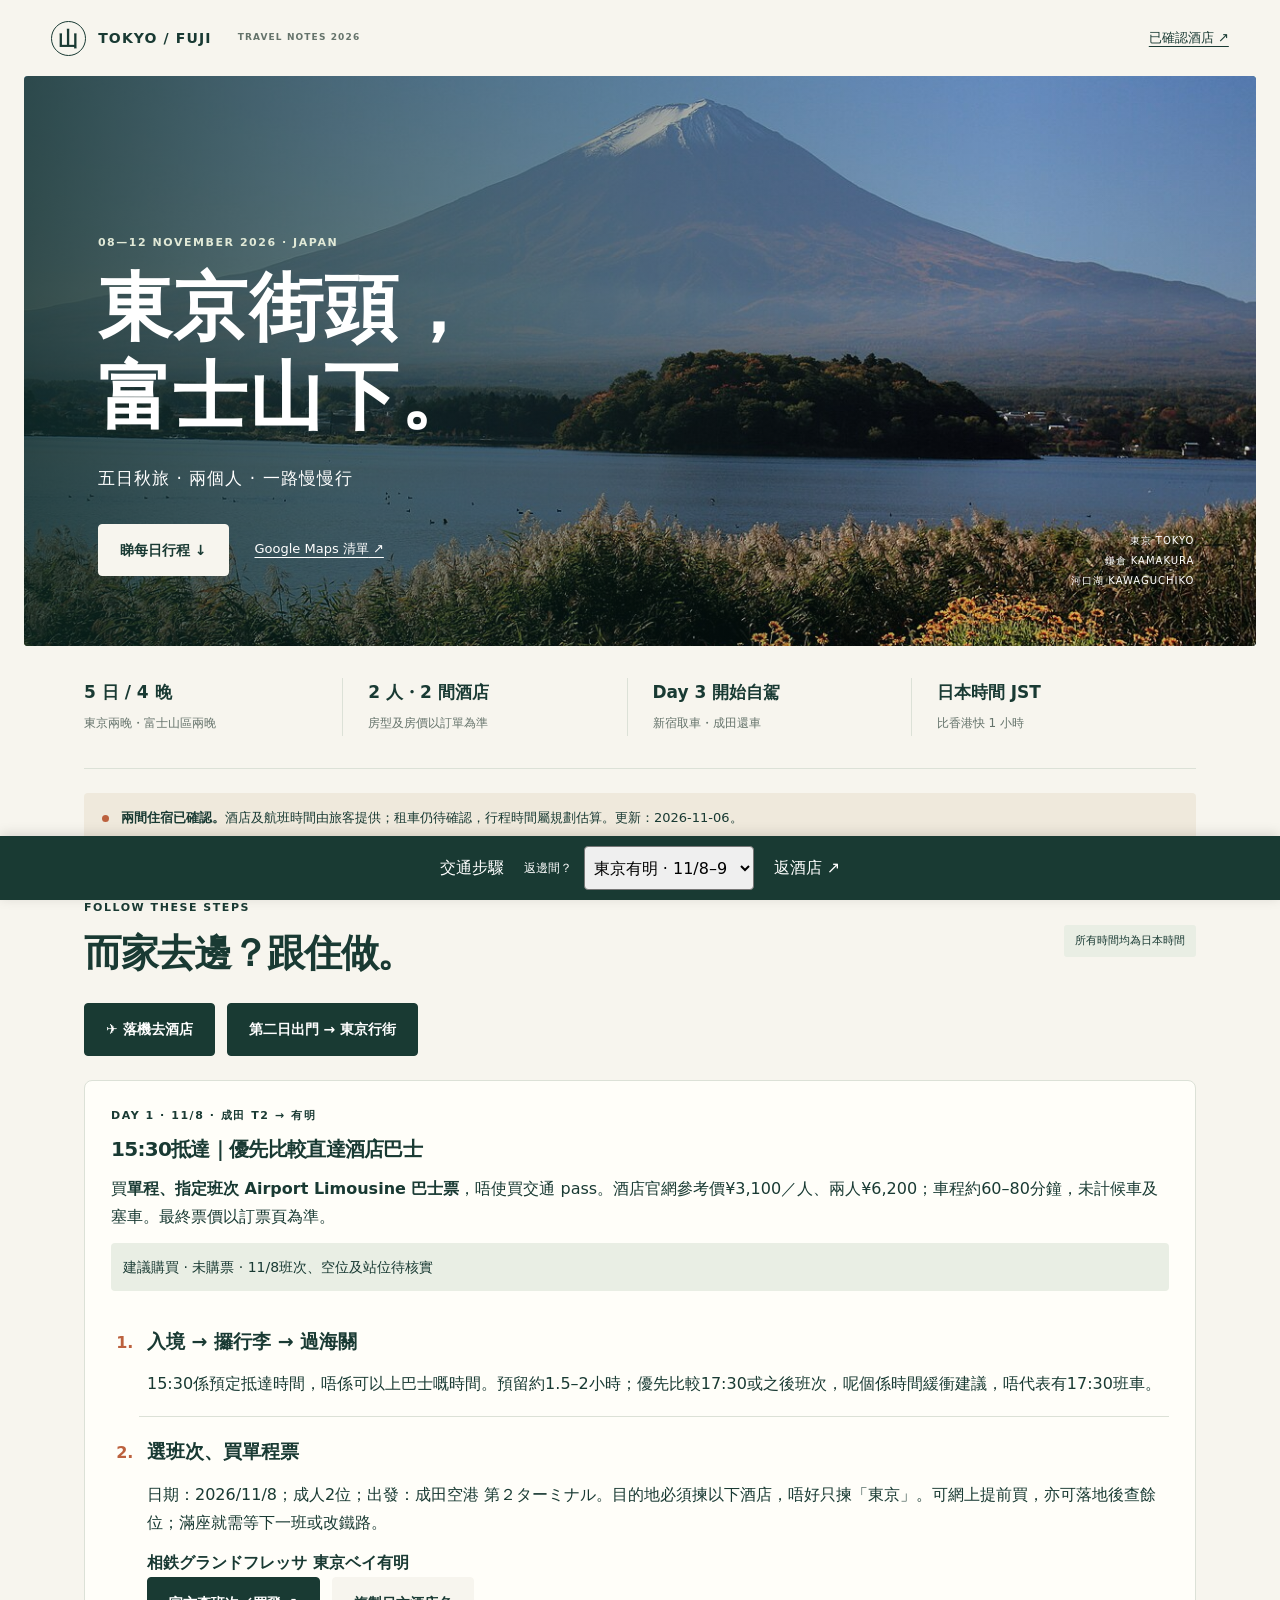
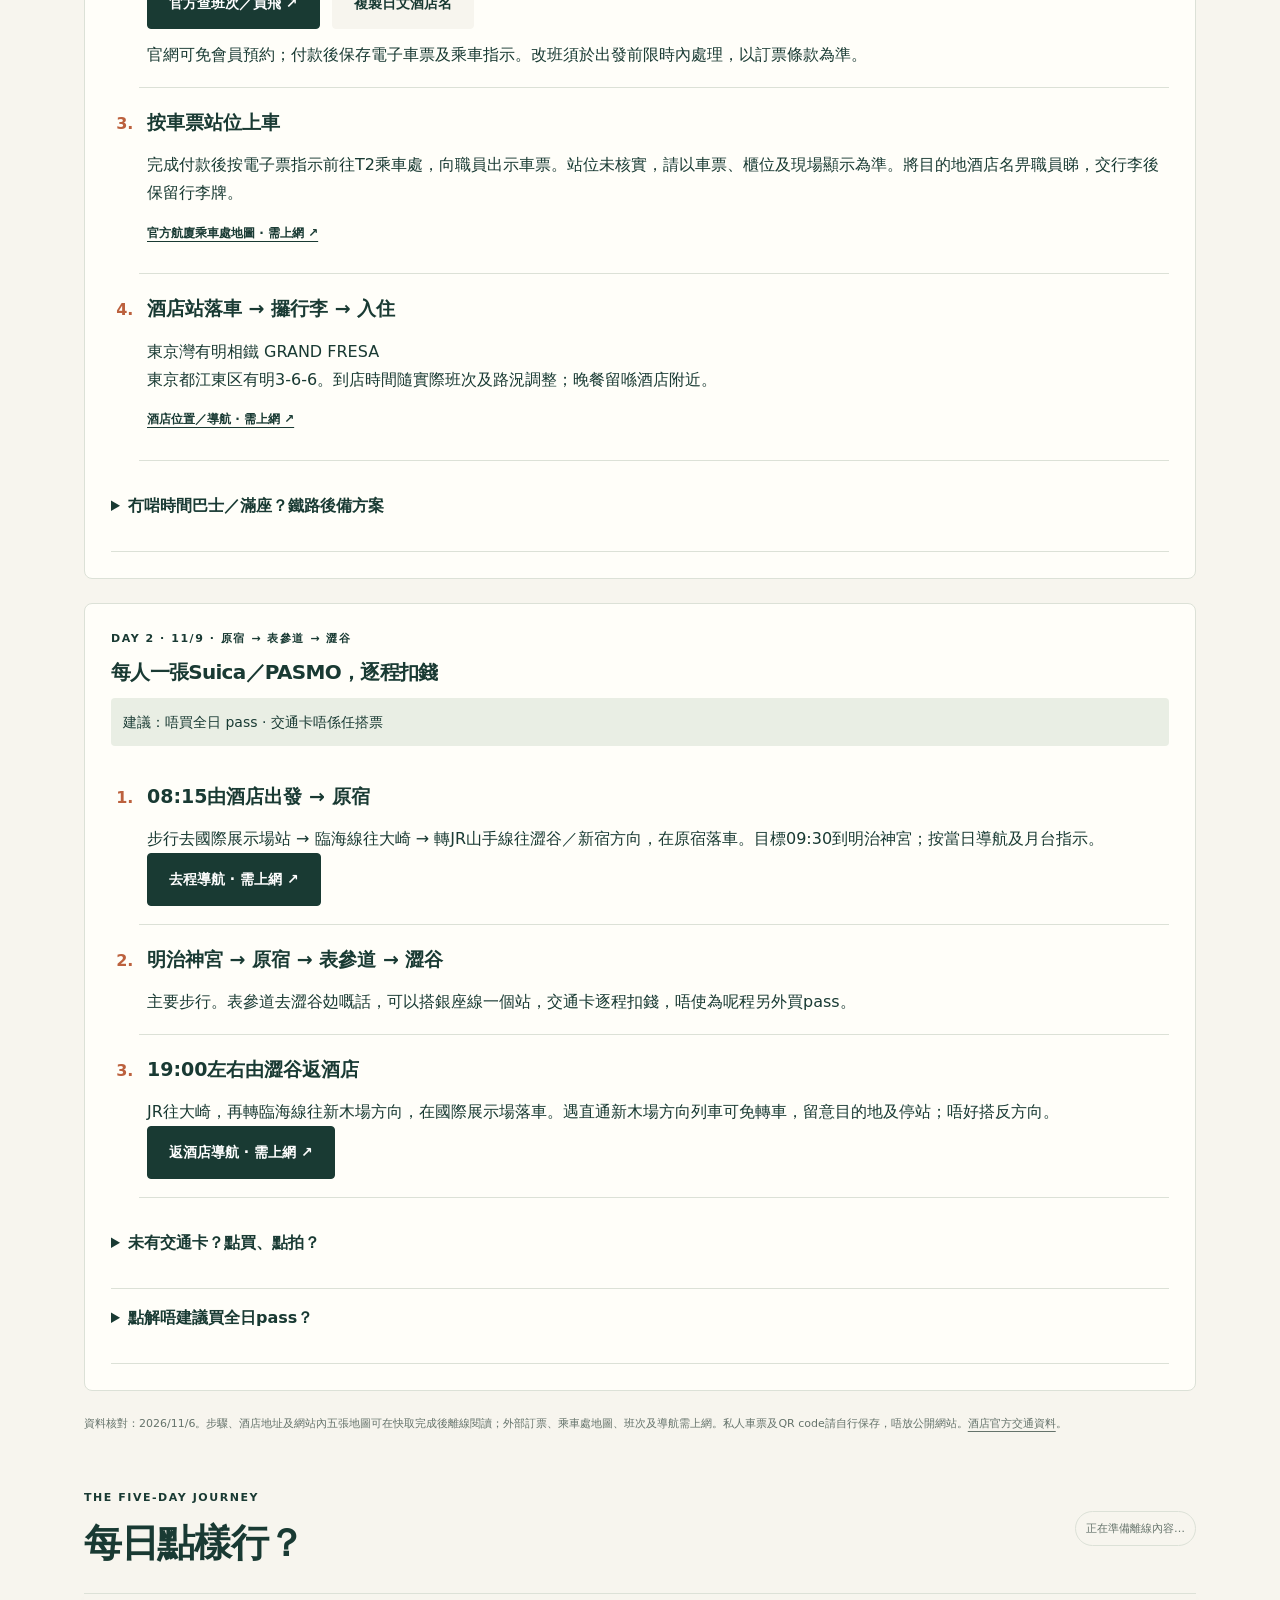
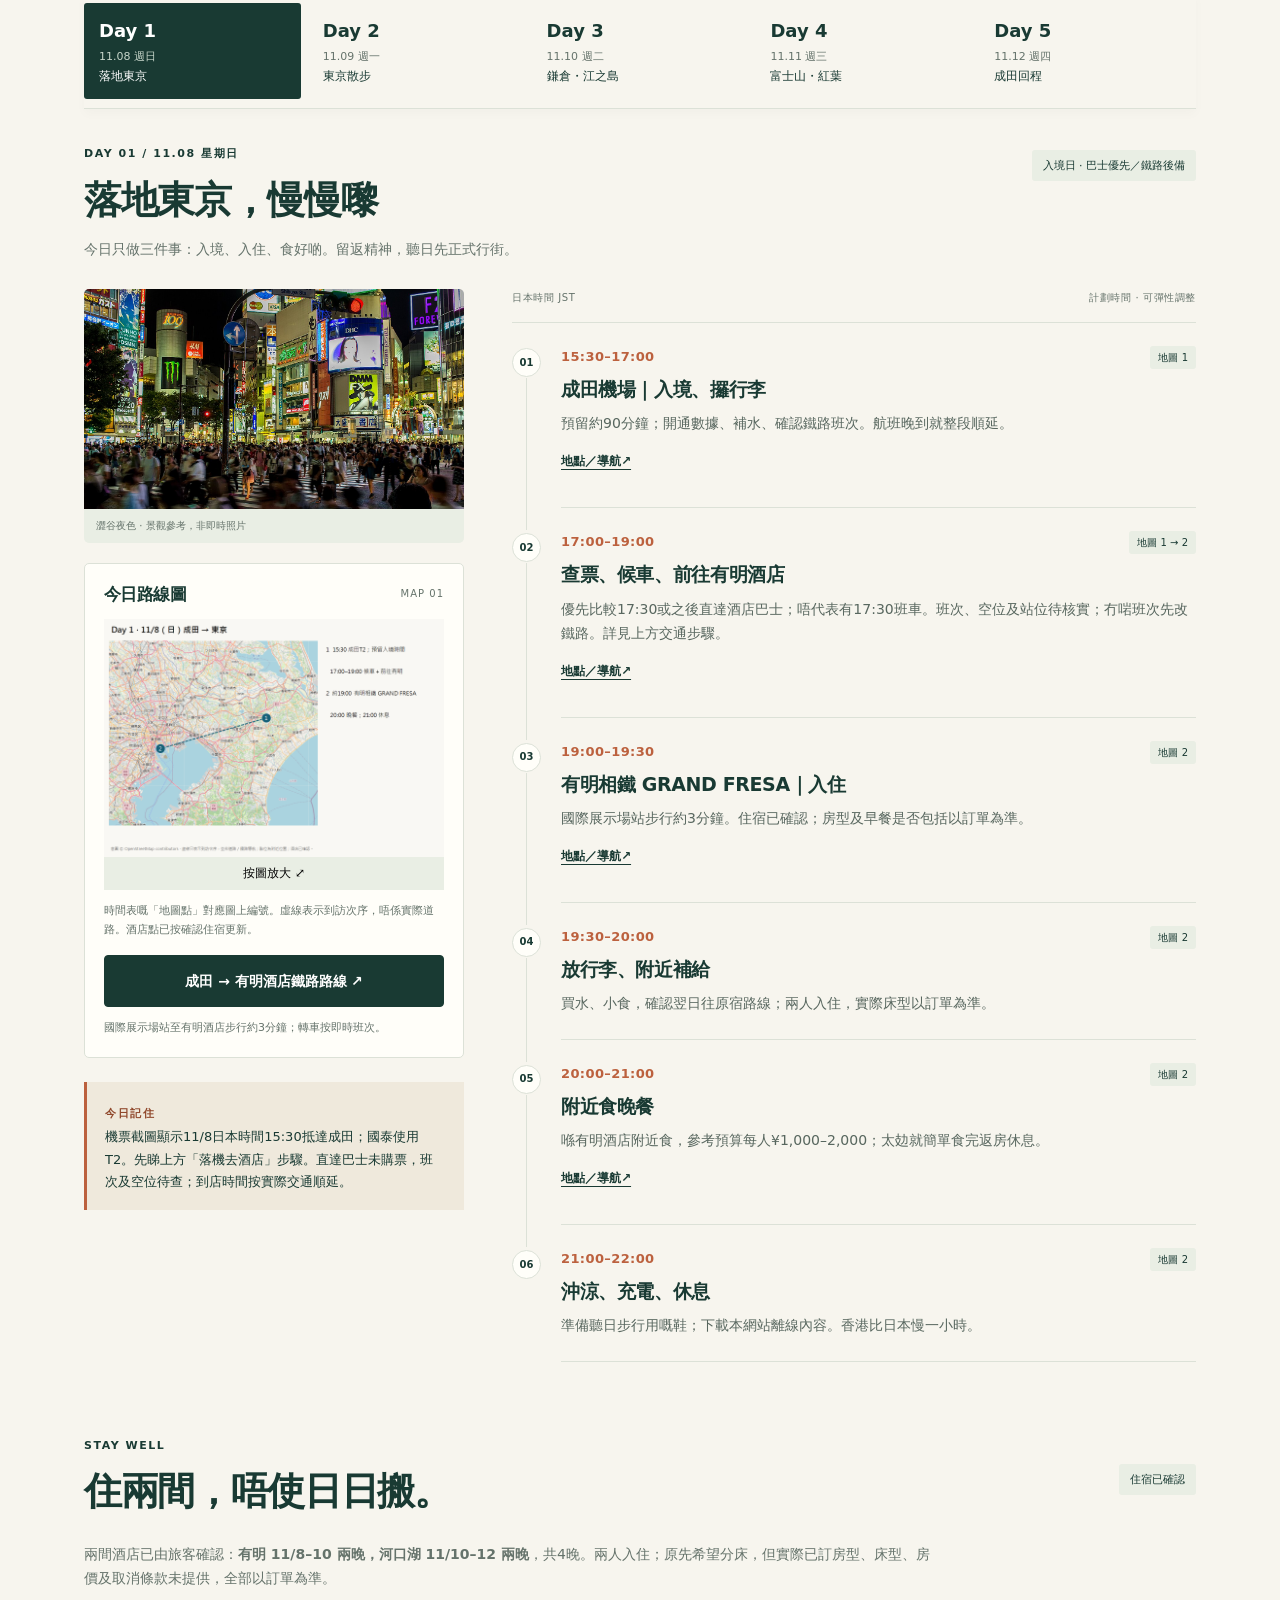
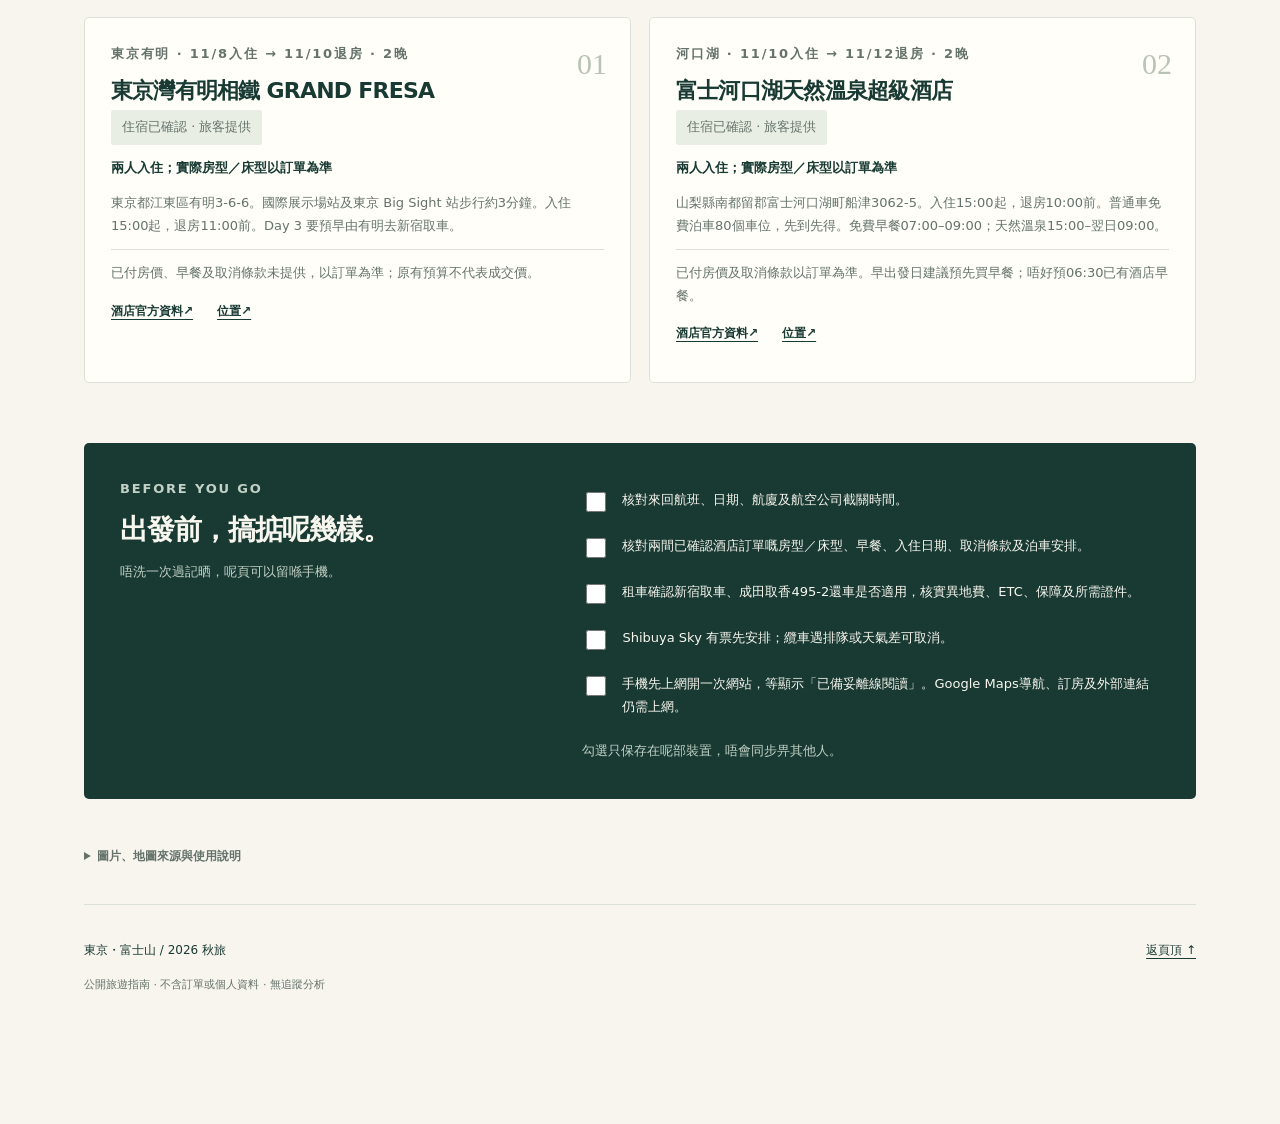
==== commit 24996fe4: "Add step-by-step airport and city transport guides" ====
--- a/index.html
+++ b/index.html
@@ -2,13 +2,27 @@
 <a class="skip" href="#itinerary">跳至行程</a><header class="topbar"><a href="#top" class="brand"><span class="brand-mark">山</span> TOKYO / FUJI <span class="edition">TRAVEL NOTES 2026</span></a><a href="#hotels" class="top-link">已確認酒店 ↗</a></header>
 <main id="top"><section class="hero"><img class="hero-photo" src="fuji.jpg" alt="由大石公園望向河口湖與富士山" width="1280" height="853"><div class="hero-shade"></div><div class="hero-copy"><p class="eyebrow">08—12 NOVEMBER 2026 · JAPAN</p><h1>東京街頭，<br>富士山下。</h1><p class="hero-sub">五日秋旅 · 兩個人 · 一路慢慢行</p><div class="hero-links"><a href="#itinerary" class="button light">睇每日行程 ↓</a><a class="hero-map" href="https://www.google.com/maps/@35.5356161,136.9191237,691896m/data=!3m1!1e3!4m2!11m1!2sfNCkEX2oukLOJYB0iNipBff9MoVxrw" target="_blank" rel="noopener noreferrer">Google Maps 清單<span aria-hidden="true"> ↗</span></a></div></div><span class="hero-stamp">東京 TOKYO<br>鎌倉 KAMAKURA<br>河口湖 KAWAGUCHIKO</span></section>
 <div class="page-width"><section class="trip-facts" aria-label="旅程摘要"><div><strong>5 日 / 4 晚</strong><span>東京兩晚・富士山區兩晚</span></div><div><strong>2 人・2 間酒店</strong><span>房型及房價以訂單為準</span></div><div><strong>Day 3 開始自駕</strong><span>新宿取車・成田還車</span></div><div><strong>日本時間 JST</strong><span>比香港快 1 小時</span></div></section>
-<div class="planning-note"><span class="dot"></span><p><strong>兩間住宿已確認。</strong>酒店由旅客確認；租車及航班時間仍待確認，行程時間屬規劃估算。更新：2026-11-06。</p></div>
+<div class="planning-note"><span class="dot"></span><p><strong>兩間住宿已確認。</strong>酒店及航班時間由旅客提供；租車仍待確認，行程時間屬規劃估算。更新：2026-11-06。</p></div>
+<section id="transport" class="transport"><div class="section-intro"><div><p class="eyebrow">FOLLOW THESE STEPS</p><h2>而家去邊？跟住做。</h2></div><span class="tag">所有時間均為日本時間</span></div>
+<nav class="transport-shortcuts" aria-label="交通快捷入口"><a class="button" href="#arrival-guide">✈ 落機去酒店</a><a class="button" href="#city-guide">第二日出門 → 東京行街</a></nav>
+<article id="arrival-guide" class="transport-card"><p class="eyebrow">DAY 1 · 11/8 · 成田 T2 → 有明</p><h3>15:30抵達｜優先比較直達酒店巴士</h3><p>買<strong>單程、指定班次 Airport Limousine 巴士票</strong>，唔使買交通 pass。酒店官網參考價¥3,100／人、兩人¥6,200；車程約60–80分鐘，未計候車及塞車。最終票價以訂票頁為準。</p><p class="ticket-status">建議購買 · 未購票 · 11/8班次、空位及站位待核實</p>
+<ol class="travel-steps"><li><h4>入境 → 攞行李 → 過海關</h4><p>15:30係預定抵達時間，唔係可以上巴士嘅時間。預留約1.5–2小時；優先比較17:30或之後班次，呢個係時間緩衝建議，唔代表有17:30班車。</p></li>
+<li><h4>選班次、買單程票</h4><p>日期：2026/11/8；成人2位；出發：成田空港 第２ターミナル。目的地必須揀以下酒店，唔好只揀「東京」。可網上提前買，亦可落地後查餘位；滿座就需等下一班或改鐵路。</p><p class="copy-name">相鉄グランドフレッサ 東京ベイ有明</p><div class="transport-actions"><a class="button" target="_blank" rel="noopener noreferrer" href="https://webservice.limousinebus.co.jp/web/jp/ReservationTop.aspx?AirportLine=1&amp;Direction=1">官方查班次／買飛 ↗</a><button class="button light" type="button" data-copy="相鉄グランドフレッサ 東京ベイ有明">複製日文酒店名</button></div><p>官網可免會員預約；付款後保存電子車票及乘車指示。改班須於出發前限時內處理，以訂票條款為準。</p></li>
+<li><h4>按車票站位上車</h4><p>完成付款後按電子票指示前往T2乘車處，向職員出示車票。站位未核實，請以車票、櫃位及現場顯示為準。將目的地酒店名畀職員睇，交行李後保留行李牌。</p><a class="nav-link" target="_blank" rel="noopener noreferrer" href="https://www.limousinebus.co.jp/ja/airport/from-narita/">官方航廈乘車處地圖 · 需上網 ↗</a></li>
+<li><h4>酒店站落車 → 攞行李 → 入住</h4><p>東京灣有明相鐵 GRAND FRESA<br>東京都江東区有明3-6-6。到店時間隨實際班次及路況調整；晚餐留喺酒店附近。</p><a class="nav-link" target="_blank" rel="noopener noreferrer" href="https://www.google.com/maps/search/?api=1&amp;query=Sotetsu+Grand+Fresa+Tokyo+Bay+Ariake+3-6-6">酒店位置／導航 · 需上網 ↗</a></li></ol>
+<details><summary>冇啱時間巴士／滿座？鐵路後備方案</summary><p>成田機場 → N’EX往品川 → JR山手線往大崎 → 臨海線往國際展示場 → 步行約3分鐘到酒店。跟即時班次導航，預留轉車及行李步程。</p><p>N’EX需要乘車券＋特急指定席券，可在JR櫃位／售票機一併買，或官網預訂；唔可以只拍Suica就坐特急。臨海線另付車費。回程計劃揸車去成田，唔建議買N’EX來回票。</p><div class="transport-actions"><a class="nav-link" target="_blank" rel="noopener noreferrer" href="https://www.jreast.co.jp/en/multi/nex/tickets/">JR官方買飛說明 ↗</a><a class="nav-link" target="_blank" rel="noopener noreferrer" href="https://www.google.com/maps/dir/?api=1&amp;origin=Narita+Airport+Terminal+2&amp;destination=Sotetsu+Grand+Fresa+Tokyo+Bay+Ariake&amp;travelmode=transit">即時鐵路路線 ↗</a></div></details></article>
+<article id="city-guide" class="transport-card"><p class="eyebrow">DAY 2 · 11/9 · 原宿 → 表參道 → 澀谷</p><h3>每人一張Suica／PASMO，逐程扣錢</h3><p class="ticket-status">建議：唔買全日 pass · 交通卡唔係任搭票</p><ol class="travel-steps"><li><h4>08:15由酒店出發 → 原宿</h4><p>步行去國際展示場站 → 臨海線往大崎 → 轉JR山手線往澀谷／新宿方向，在原宿落車。目標09:30到明治神宮；按當日導航及月台指示。</p><a class="button" target="_blank" rel="noopener noreferrer" href="https://www.google.com/maps/dir/?api=1&amp;origin=Sotetsu+Grand+Fresa+Tokyo+Bay+Ariake&amp;destination=Harajuku+Station&amp;travelmode=transit">去程導航 · 需上網 ↗</a></li><li><h4>明治神宮 → 原宿 → 表參道 → 澀谷</h4><p>主要步行。表參道去澀谷攰嘅話，可以搭銀座線一個站，交通卡逐程扣錢，唔使為呢程另外買pass。</p></li><li><h4>19:00左右由澀谷返酒店</h4><p>JR往大崎，再轉臨海線往新木場方向，在國際展示場落車。遇直通新木場方向列車可免轉車，留意目的地及停站；唔好搭反方向。</p><a class="button" target="_blank" rel="noopener noreferrer" href="https://www.google.com/maps/dir/?api=1&amp;origin=Shibuya+Station&amp;destination=Sotetsu+Grand+Fresa+Tokyo+Bay+Ariake&amp;travelmode=transit">返酒店導航 · 需上網 ↗</a></li></ol>
+<details><summary>未有交通卡？點買、點拍？</summary><p>已有可用Suica／PASMO／ICOCA就帶去用。冇卡可在成田機場第1或第2・3航廈車站指定售票機／JR服務中心買Welcome Suica。每人一張，建議先儲值¥2,000，唔夠再增值；呢個唔係全程車費。</p><p>入閘及出閘拍同一張卡；餘額不足先增值。實體Welcome Suica有效28日、無按金、餘額不退，增值準備日圓現金。</p><a class="nav-link" target="_blank" rel="noopener noreferrer" href="https://www.jreast.co.jp/en/multi/welcomesuica/purchase.html">官方交通卡購買地點 ↗</a></details>
+<details><summary>點解唔建議買全日pass？</summary><p>Tokyo Subway 24小時票現價¥1,000，只包Metro及都營地下鐵，唔包主要用嘅臨海線及JR。臨海線一日票¥730亦只包臨海線；按今日主要來回酒店、中間步行安排，逐程拍卡最簡單，毋須預買pass。</p><div class="transport-actions"><a class="nav-link" target="_blank" rel="noopener noreferrer" href="https://www.kotsu.metro.tokyo.jp/subway/fare/otoku_limited.html">地鐵票官方範圍 ↗</a><a class="nav-link" target="_blank" rel="noopener noreferrer" href="https://www.twr.co.jp/route/tabid/126/Default.aspx">臨海線一日票 ↗</a></div></details></article>
+<p id="copy-feedback" role="status" aria-live="polite"></p><p class="small">資料核對：2026/11/6。步驟、酒店地址及網站內五張地圖可在快取完成後離線閱讀；外部訂票、乘車處地圖、班次及導航需上網。私人車票及QR code請自行保存，唔放公開網站。<a href="https://sotetsu-hotels.com/grand-fresa/ariake/access/" target="_blank" rel="noopener noreferrer">酒店官方交通資料</a>。</p></section>
+<nav class="hotel-dock" aria-label="酒店快捷導航"><a href="#transport">交通步驟</a><label for="return-hotel">返邊間？</label><select id="return-hotel"><option value="tokyo">東京有明 · 11/8–9</option><option value="fuji">河口湖 · 11/10–11</option></select><a id="return-hotel-link" href="https://www.google.com/maps/search/?api=1&amp;query=Sotetsu+Grand+Fresa+Tokyo+Bay+Ariake" target="_blank" rel="noopener noreferrer">返酒店 ↗</a></nav>
+
 <section id="itinerary" class="itinerary"><div class="section-intro"><div><p class="eyebrow">THE FIVE-DAY JOURNEY</p><h2>每日點樣行？</h2></div><span id="offline-status" class="status" role="status">正在準備離線內容…</span></div><nav class="day-tabs" aria-label="選擇行程日期"><a href="#day-1" data-day="1"><strong>Day 1</strong><span>11.08 週日</span><small>落地東京</small></a><a href="#day-2" data-day="2"><strong>Day 2</strong><span>11.09 週一</span><small>東京散步</small></a><a href="#day-3" data-day="3"><strong>Day 3</strong><span>11.10 週二</span><small>鎌倉・江之島</small></a><a href="#day-4" data-day="4"><strong>Day 4</strong><span>11.11 週三</span><small>富士山・紅葉</small></a><a href="#day-5" data-day="5"><strong>Day 5</strong><span>11.12 週四</span><small>成田回程</small></a></nav><noscript><p class="planning-note">JavaScript 未啟用：下方仍會列出完整五日行程；請按日期連結跳至相應位置。</p></noscript><section class="day-panel" id="day-1" aria-labelledby="day-title-1">
- <header class="day-heading"><div><p class="eyebrow">DAY 01 / 11.08 星期日</p><h2 id="day-title-1">落地東京，慢慢嚟</h2><p>今日只做三件事：入境、入住、食好啲。留返精神，聽日先正式行街。</p></div><span class="tag">入境日 · 鐵路</span></header>
+ <header class="day-heading"><div><p class="eyebrow">DAY 01 / 11.08 星期日</p><h2 id="day-title-1">落地東京，慢慢嚟</h2><p>今日只做三件事：入境、入住、食好啲。留返精神，聽日先正式行街。</p></div><span class="tag">入境日 · 巴士優先／鐵路後備</span></header>
  <div class="day-grid"><aside class="day-aside"><figure class="day-photo"><img src="tokyo.jpg" alt="澀谷夜色" loading="lazy" width="1280" height="853"><figcaption>澀谷夜色 · 景觀參考，非即時照片</figcaption></figure>
  <div class="map-card"><div class="card-top"><h3>今日路線圖</h3><span>MAP 01</span></div><button class="map-open" data-map="day-1-map.png" aria-label="放大 Day 1 路線圖"><img src="day-1-map.png" alt="Day 1 編號路線圖：成田 → 有明相鐵 GRAND FRESA" width="1400" height="980" loading="lazy"><span>按圖放大 ⤢</span></button><p class="small">時間表嘅「地圖點」對應圖上編號。虛線表示到訪次序，唔係實際道路。酒店點已按確認住宿更新。</p><a class="button full" href="https://www.google.com/maps/dir/?api=1&amp;origin=Narita+Airport+Terminal+2+Japan&amp;destination=Sotetsu+Grand+Fresa+Tokyo+Bay+Ariake+3-6-6+Ariake+Tokyo&amp;travelmode=transit" target="_blank" rel="noopener noreferrer">成田 → 有明酒店鐵路路線<span aria-hidden="true"> ↗</span></a><p class="small">國際展示場站至有明酒店步行約3分鐘；轉車按即時班次。</p></div>
- <div class="day-note"><span class="eyebrow">今日記住</span><p>15:00抵達及第二航廈仍待核對機票。今晚入住已確認嘅有明相鐵 GRAND FRESA；鐵路及到店時間為估算，航班晚到就順延。</p></div></aside>
- <div class="timeline"><div class="timeline-label"><span>日本時間 JST</span><span>計劃時間 · 可彈性調整</span></div><article class="stop"><div class="stop-rail"><span>01</span></div><div class="stop-content"><div class="stop-meta"><time>15:00–16:30</time><span class="point">地圖 1</span></div><h3>成田機場｜入境、攞行李</h3><p>預留約90分鐘；開通數據、補水、確認鐵路班次。航班晚到就整段順延。</p><a class="nav-link" href="https://www.google.com/maps/search/?api=1&amp;query=Narita%20Airport%20Terminal%202%20Japan" target="_blank" rel="noopener noreferrer">地點／導航<span aria-hidden="true"> ↗</span></a></div></article><article class="stop"><div class="stop-rail"><span>02</span></div><div class="stop-content"><div class="stop-meta"><time>16:30–18:00</time><span class="point">地圖 1 → 2</span></div><h3>搭鐵路往有明</h3><p>按即時導航選車；可經品川／大崎轉臨海線到國際展示場。預留候車、轉車及步行；班次以當日為準。</p><a class="nav-link" href="https://www.google.com/maps/search/?api=1&amp;query=Sotetsu%20Grand%20Fresa%20Tokyo%20Bay%20Ariake%203-6-6%20Ariake%20Tokyo" target="_blank" rel="noopener noreferrer">地點／導航<span aria-hidden="true"> ↗</span></a></div></article><article class="stop"><div class="stop-rail"><span>03</span></div><div class="stop-content"><div class="stop-meta"><time>18:00–18:30</time><span class="point">地圖 2</span></div><h3>有明相鐵 GRAND FRESA｜入住</h3><p>國際展示場站步行約3分鐘。住宿已確認；房型及早餐是否包括以訂單為準。</p><a class="nav-link" href="https://www.google.com/maps/search/?api=1&amp;query=Sotetsu%20Grand%20Fresa%20Tokyo%20Bay%20Ariake%203-6-6%20Ariake%20Tokyo" target="_blank" rel="noopener noreferrer">地點／導航<span aria-hidden="true"> ↗</span></a></div></article><article class="stop"><div class="stop-rail"><span>04</span></div><div class="stop-content"><div class="stop-meta"><time>18:30–19:30</time><span class="point">地圖 2</span></div><h3>放行李、附近補給</h3><p>買水、小食，確認翌日往原宿路線；兩人入住，實際床型以訂單為準。</p></div></article><article class="stop"><div class="stop-rail"><span>05</span></div><div class="stop-content"><div class="stop-meta"><time>19:30–20:30</time><span class="point">地圖 2</span></div><h3>附近食晚餐</h3><p>喺有明酒店附近食，參考預算每人¥1,000–2,000；太攰就簡單食完返房休息。</p><a class="nav-link" href="https://www.google.com/maps/search/?api=1&amp;query=Sotetsu%20Grand%20Fresa%20Tokyo%20Bay%20Ariake%203-6-6%20Ariake%20Tokyo" target="_blank" rel="noopener noreferrer">地點／導航<span aria-hidden="true"> ↗</span></a></div></article><article class="stop"><div class="stop-rail"><span>06</span></div><div class="stop-content"><div class="stop-meta"><time>20:30–21:30</time><span class="point">地圖 2</span></div><h3>沖涼、充電、休息</h3><p>準備聽日步行用嘅鞋；下載本網站離線內容。香港比日本慢一小時。</p></div></article></div></div></section><section class="day-panel" id="day-2" aria-labelledby="day-title-2">
+ <div class="day-note"><span class="eyebrow">今日記住</span><p>機票截圖顯示11/8日本時間15:30抵達成田；國泰使用T2。先睇上方「落機去酒店」步驟。直達巴士未購票，班次及空位待查；到店時間按實際交通順延。</p></div></aside>
+ <div class="timeline"><div class="timeline-label"><span>日本時間 JST</span><span>計劃時間 · 可彈性調整</span></div><article class="stop"><div class="stop-rail"><span>01</span></div><div class="stop-content"><div class="stop-meta"><time>15:30–17:00</time><span class="point">地圖 1</span></div><h3>成田機場｜入境、攞行李</h3><p>預留約90分鐘；開通數據、補水、確認鐵路班次。航班晚到就整段順延。</p><a class="nav-link" href="https://www.google.com/maps/search/?api=1&amp;query=Narita%20Airport%20Terminal%202%20Japan" target="_blank" rel="noopener noreferrer">地點／導航<span aria-hidden="true"> ↗</span></a></div></article><article class="stop"><div class="stop-rail"><span>02</span></div><div class="stop-content"><div class="stop-meta"><time>17:00–19:00</time><span class="point">地圖 1 → 2</span></div><h3>查票、候車、前往有明酒店</h3><p>優先比較17:30或之後直達酒店巴士；唔代表有17:30班車。班次、空位及站位待核實；冇啱班次先改鐵路。詳見上方交通步驟。</p><a class="nav-link" href="https://www.google.com/maps/search/?api=1&amp;query=Sotetsu%20Grand%20Fresa%20Tokyo%20Bay%20Ariake%203-6-6%20Ariake%20Tokyo" target="_blank" rel="noopener noreferrer">地點／導航<span aria-hidden="true"> ↗</span></a></div></article><article class="stop"><div class="stop-rail"><span>03</span></div><div class="stop-content"><div class="stop-meta"><time>19:00–19:30</time><span class="point">地圖 2</span></div><h3>有明相鐵 GRAND FRESA｜入住</h3><p>國際展示場站步行約3分鐘。住宿已確認；房型及早餐是否包括以訂單為準。</p><a class="nav-link" href="https://www.google.com/maps/search/?api=1&amp;query=Sotetsu%20Grand%20Fresa%20Tokyo%20Bay%20Ariake%203-6-6%20Ariake%20Tokyo" target="_blank" rel="noopener noreferrer">地點／導航<span aria-hidden="true"> ↗</span></a></div></article><article class="stop"><div class="stop-rail"><span>04</span></div><div class="stop-content"><div class="stop-meta"><time>19:30–20:00</time><span class="point">地圖 2</span></div><h3>放行李、附近補給</h3><p>買水、小食，確認翌日往原宿路線；兩人入住，實際床型以訂單為準。</p></div></article><article class="stop"><div class="stop-rail"><span>05</span></div><div class="stop-content"><div class="stop-meta"><time>20:00–21:00</time><span class="point">地圖 2</span></div><h3>附近食晚餐</h3><p>喺有明酒店附近食，參考預算每人¥1,000–2,000；太攰就簡單食完返房休息。</p><a class="nav-link" href="https://www.google.com/maps/search/?api=1&amp;query=Sotetsu%20Grand%20Fresa%20Tokyo%20Bay%20Ariake%203-6-6%20Ariake%20Tokyo" target="_blank" rel="noopener noreferrer">地點／導航<span aria-hidden="true"> ↗</span></a></div></article><article class="stop"><div class="stop-rail"><span>06</span></div><div class="stop-content"><div class="stop-meta"><time>21:00–22:00</time><span class="point">地圖 2</span></div><h3>沖涼、充電、休息</h3><p>準備聽日步行用嘅鞋；下載本網站離線內容。香港比日本慢一小時。</p></div></article></div></div></section><section class="day-panel" id="day-2" aria-labelledby="day-title-2">
  <header class="day-heading"><div><p class="eyebrow">DAY 02 / 11.09 星期一</p><h2 id="day-title-2">由森林行到城市夜色</h2><p>一路向南行，唔來回兜圈。上午神宮、下午購物，傍晚留畀澀谷。</p></div><span class="tag">東京散步 · 公共交通</span></header>
  <div class="day-grid"><aside class="day-aside"><figure class="day-photo"><img src="tokyo.jpg" alt="澀谷夜色" loading="lazy" width="1280" height="853"><figcaption>澀谷夜色 · 景觀參考，非即時照片</figcaption></figure>
  <div class="map-card"><div class="card-top"><h3>今日路線圖</h3><span>MAP 02</span></div><button class="map-open" data-map="day-2-map.png" aria-label="放大 Day 2 路線圖"><img src="day-2-map.png" alt="Day 2 編號路線圖：明治神宮 → 原宿 → 表參道 → 澀谷" width="1400" height="980" loading="lazy"><span>按圖放大 ⤢</span></button><p class="small">時間表嘅「地圖點」對應圖上編號。虛線表示到訪次序，唔係實際道路。酒店點已按確認住宿更新。</p><a class="button full" href="https://www.google.com/maps/dir/?api=1&amp;origin=Meiji+Jingu+Tokyo&amp;destination=Uobei+Shibuya+Dogenzaka+Tokyo&amp;travelmode=walking&amp;waypoints=AFURI+Harajuku+Tokyo%7COmotesando+Hills+Tokyo%7CShibuya+Scramble+Crossing+Tokyo" target="_blank" rel="noopener noreferrer">開啟今日主要路線<span aria-hidden="true"> ↗</span></a><p class="small">主要路線未包含所有接駁及小休；酒店連結見時間表，以逐站導航、即時交通為準。</p></div>
@@ -27,8 +41,8 @@
  <header class="day-heading"><div><p class="eyebrow">DAY 05 / 11.12 星期四</p><h2 id="day-title-5">預早出發，鬆動返機場</h2><p>今日重點係準時到機場。將休息、加油、還車同接駁全部計入，唔安排額外觀光。</p></div><span class="tag">回程日 · 還車＋接駁</span></header>
  <div class="day-grid"><aside class="day-aside"><figure class="day-photo"><img src="fuji.jpg" alt="大石公園遠眺富士山" loading="lazy" width="1280" height="853"><figcaption>大石公園遠眺富士山 · 景觀參考，非即時照片</figcaption></figure>
  <div class="map-card"><div class="card-top"><h3>今日路線圖</h3><span>MAP 05</span></div><button class="map-open" data-map="day-5-map.png" aria-label="放大 Day 5 路線圖"><img src="day-5-map.png" alt="Day 5 編號路線圖：河口湖 → 成田營業所 → 航廈" width="1400" height="980" loading="lazy"><span>按圖放大 ⤢</span></button><p class="small">時間表嘅「地圖點」對應圖上編號。虛線表示到訪次序，唔係實際道路。酒店點已按確認住宿更新。</p><a class="button full" href="https://www.google.com/maps/dir/?api=1&amp;origin=Super+Hotel+Fujikawaguchiko+Natural+Hot+Spring+3062-5+Funatsu&amp;destination=Nippon+Rent+A+Car+495-2+Tokko+Narita&amp;travelmode=driving" target="_blank" rel="noopener noreferrer">超級酒店 → 成田還車路線<span aria-hidden="true"> ↗</span></a><p class="small">還車後改搭租車公司接駁去航廈；唔係自行駕車去航廈。</p></div>
- <div class="day-note"><span class="eyebrow">今日記住</span><p>16:50 起飛、第二航廈均待機票確認。若實際航班更早，必須整段提早。還車去營業所，唔係直接駛去航廈櫃位。</p></div></aside>
- <div class="timeline"><div class="timeline-label"><span>日本時間 JST</span><span>計劃時間 · 可彈性調整</span></div><article class="stop"><div class="stop-rail"><span>01</span></div><div class="stop-content"><div class="stop-meta"><time>06:30–07:30</time><span class="point">地圖 1</span></div><h3>早餐、退房、檢查行李</h3><p>由已確認嘅富士河口湖天然溫泉超級酒店出發。建議食預先買好嘅早餐；如食07:00酒店早餐，先執好行李，確保07:30離開。</p><a class="nav-link" href="https://www.google.com/maps/search/?api=1&amp;query=Super%20Hotel%20Fujikawaguchiko%20Natural%20Hot%20Spring%203062-5%20Funatsu" target="_blank" rel="noopener noreferrer">地點／導航<span aria-hidden="true"> ↗</span></a></div></article><article class="stop"><div class="stop-rail"><span>02</span></div><div class="stop-content"><div class="stop-meta"><time>07:30–09:30</time><span class="point">地圖 1 → 2</span></div><h3>往成田方向行車</h3><p>跟即時交通選高速公路；總共預約4小時行車、休息與交通緩衝。</p></div></article><article class="stop"><div class="stop-rail"><span>03</span></div><div class="stop-content"><div class="stop-meta"><time>09:30–10:00</time><span class="point">地圖 1 → 2</span></div><h3>服務區休息</h3><p>洗手間、飲水、簡單小食；休息位置依實際高速路線，唔預設固定服務區。</p></div></article><article class="stop"><div class="stop-rail"><span>04</span></div><div class="stop-content"><div class="stop-meta"><time>10:00–11:30</time><span class="point">地圖 1 → 2</span></div><h3>繼續前往成田區</h3><p>如塞車延誤，先取消坐低食午餐，保留還車及機場手續時間。</p></div></article><article class="stop"><div class="stop-rail"><span>05</span></div><div class="stop-content"><div class="stop-meta"><time>11:30–12:00</time><span class="point">地圖 2</span></div><h3>按租車規則加油</h3><p>選營業所附近油站；核對油種、保留單據。實際要求以租車訂單為準。</p></div></article><article class="stop"><div class="stop-rail"><span>06</span></div><div class="stop-content"><div class="stop-meta"><time>12:00–12:30</time><span class="point">地圖 2</span></div><h3>NIPPON 成田營業所還車</h3><p>候選地址：千葉縣成田市取香495-2。清空車廂、檢查遺留物；按實際訂單確認營業所。</p><a class="nav-link" href="https://www.google.com/maps/search/?api=1&amp;query=Nippon%20Rent%20A%20Car%20495-2%20Tokko%20Narita" target="_blank" rel="noopener noreferrer">地點／導航<span aria-hidden="true"> ↗</span></a></div></article><article class="stop"><div class="stop-rail"><span>07</span></div><div class="stop-content"><div class="stop-meta"><time>12:30–13:00</time><span class="point">地圖 2 → 3</span></div><h3>搭租車公司接駁去航廈</h3><p>預15–30分鐘及候車；告知司機實際航廈。目標13:00抵達。</p><a class="nav-link" href="https://www.google.com/maps/search/?api=1&amp;query=Narita%20Airport%20Terminal%202%20Japan" target="_blank" rel="noopener noreferrer">地點／導航<span aria-hidden="true"> ↗</span></a></div></article><article class="stop"><div class="stop-rail"><span>08</span></div><div class="stop-content"><div class="stop-meta"><time>13:00–14:00</time><span class="point">地圖 3</span></div><h3>辦登機、午餐｜有時間先食</h3><p>第二航廈方案：4樓安檢前稻葉和幸。航班／航廈不同就改；航空公司櫃位未開時按現場安排。</p><a class="nav-link" href="https://www.google.com/maps/search/?api=1&amp;query=Tonkatsu%20Inaba%20Wako%20Narita%20Airport%20Terminal%202" target="_blank" rel="noopener noreferrer">地點／導航<span aria-hidden="true"> ↗</span></a></div></article><article class="stop"><div class="stop-rail"><span>09</span></div><div class="stop-content"><div class="stop-meta"><time>14:00–15:00</time><span class="point">地圖 3</span></div><h3>安檢、出境</h3><p>按航空公司截關時間及現場排隊情況提早；先過關再購物。</p></div></article><article class="stop"><div class="stop-rail"><span>10</span></div><div class="stop-content"><div class="stop-meta"><time>15:00–15:30</time><span class="point">地圖 3</span></div><h3>確認閘口、飲水、小休</h3><p>閘口可能較遠，先行到附近。</p></div></article><article class="stop"><div class="stop-rail"><span>11</span></div><div class="stop-content"><div class="stop-meta"><time>15:30–16:50</time><span class="point">地圖 3</span></div><h3>到閘口等候登機</h3><p>以登機證顯示時間為準；16:50只係暫定航班時間，並非已確認。</p></div></article></div></div></section></section>
+ <div class="day-note"><span class="eyebrow">今日記住</span><p>機票截圖顯示11/12日本時間16:50起飛，國泰使用T2；仍須留意航空公司變更。還車先去營業所，再搭接駁去航廈。</p></div></aside>
+ <div class="timeline"><div class="timeline-label"><span>日本時間 JST</span><span>計劃時間 · 可彈性調整</span></div><article class="stop"><div class="stop-rail"><span>01</span></div><div class="stop-content"><div class="stop-meta"><time>06:30–07:30</time><span class="point">地圖 1</span></div><h3>早餐、退房、檢查行李</h3><p>由已確認嘅富士河口湖天然溫泉超級酒店出發。建議食預先買好嘅早餐；如食07:00酒店早餐，先執好行李，確保07:30離開。</p><a class="nav-link" href="https://www.google.com/maps/search/?api=1&amp;query=Super%20Hotel%20Fujikawaguchiko%20Natural%20Hot%20Spring%203062-5%20Funatsu" target="_blank" rel="noopener noreferrer">地點／導航<span aria-hidden="true"> ↗</span></a></div></article><article class="stop"><div class="stop-rail"><span>02</span></div><div class="stop-content"><div class="stop-meta"><time>07:30–09:30</time><span class="point">地圖 1 → 2</span></div><h3>往成田方向行車</h3><p>跟即時交通選高速公路；總共預約4小時行車、休息與交通緩衝。</p></div></article><article class="stop"><div class="stop-rail"><span>03</span></div><div class="stop-content"><div class="stop-meta"><time>09:30–10:00</time><span class="point">地圖 1 → 2</span></div><h3>服務區休息</h3><p>洗手間、飲水、簡單小食；休息位置依實際高速路線，唔預設固定服務區。</p></div></article><article class="stop"><div class="stop-rail"><span>04</span></div><div class="stop-content"><div class="stop-meta"><time>10:00–11:30</time><span class="point">地圖 1 → 2</span></div><h3>繼續前往成田區</h3><p>如塞車延誤，先取消坐低食午餐，保留還車及機場手續時間。</p></div></article><article class="stop"><div class="stop-rail"><span>05</span></div><div class="stop-content"><div class="stop-meta"><time>11:30–12:00</time><span class="point">地圖 2</span></div><h3>按租車規則加油</h3><p>選營業所附近油站；核對油種、保留單據。實際要求以租車訂單為準。</p></div></article><article class="stop"><div class="stop-rail"><span>06</span></div><div class="stop-content"><div class="stop-meta"><time>12:00–12:30</time><span class="point">地圖 2</span></div><h3>NIPPON 成田營業所還車</h3><p>候選地址：千葉縣成田市取香495-2。清空車廂、檢查遺留物；按實際訂單確認營業所。</p><a class="nav-link" href="https://www.google.com/maps/search/?api=1&amp;query=Nippon%20Rent%20A%20Car%20495-2%20Tokko%20Narita" target="_blank" rel="noopener noreferrer">地點／導航<span aria-hidden="true"> ↗</span></a></div></article><article class="stop"><div class="stop-rail"><span>07</span></div><div class="stop-content"><div class="stop-meta"><time>12:30–13:00</time><span class="point">地圖 2 → 3</span></div><h3>搭租車公司接駁去航廈</h3><p>預15–30分鐘及候車；告知司機實際航廈。目標13:00抵達。</p><a class="nav-link" href="https://www.google.com/maps/search/?api=1&amp;query=Narita%20Airport%20Terminal%202%20Japan" target="_blank" rel="noopener noreferrer">地點／導航<span aria-hidden="true"> ↗</span></a></div></article><article class="stop"><div class="stop-rail"><span>08</span></div><div class="stop-content"><div class="stop-meta"><time>13:00–14:00</time><span class="point">地圖 3</span></div><h3>辦登機、午餐｜有時間先食</h3><p>第二航廈方案：4樓安檢前稻葉和幸。航班／航廈不同就改；航空公司櫃位未開時按現場安排。</p><a class="nav-link" href="https://www.google.com/maps/search/?api=1&amp;query=Tonkatsu%20Inaba%20Wako%20Narita%20Airport%20Terminal%202" target="_blank" rel="noopener noreferrer">地點／導航<span aria-hidden="true"> ↗</span></a></div></article><article class="stop"><div class="stop-rail"><span>09</span></div><div class="stop-content"><div class="stop-meta"><time>14:00–15:00</time><span class="point">地圖 3</span></div><h3>安檢、出境</h3><p>按航空公司截關時間及現場排隊情況提早；先過關再購物。</p></div></article><article class="stop"><div class="stop-rail"><span>10</span></div><div class="stop-content"><div class="stop-meta"><time>15:00–15:30</time><span class="point">地圖 3</span></div><h3>確認閘口、飲水、小休</h3><p>閘口可能較遠，先行到附近。</p></div></article><article class="stop"><div class="stop-rail"><span>11</span></div><div class="stop-content"><div class="stop-meta"><time>15:30–16:50</time><span class="point">地圖 3</span></div><h3>到閘口等候登機</h3><p>預定16:50起飛；登機及截關以登機證和航空公司當日通知為準。</p></div></article></div></div></section></section>
 <section id="hotels" class="hotels"><div class="section-intro"><div><p class="eyebrow">STAY WELL</p><h2>住兩間，唔使日日搬。</h2></div><span class="tag">住宿已確認</span></div><p class="section-desc">兩間酒店已由旅客確認：<strong>有明 11/8–10 兩晚，河口湖 11/10–12 兩晚</strong>，共4晚。兩人入住；原先希望分床，但實際已訂房型、床型、房價及取消條款未提供，全部以訂單為準。</p><div class="hotel-grid"><article class="hotel-card"><span class="hotel-no">01</span><p class="eyebrow">東京有明 · 11/8入住 → 11/10退房 · 2晚</p><h3>東京灣有明相鐵 GRAND FRESA</h3><p class="tag">住宿已確認 · 旅客提供</p><p class="room">兩人入住；實際房型／床型以訂單為準</p><p>東京都江東區有明3-6-6。國際展示場站及東京 Big Sight 站步行約3分鐘。入住15:00起，退房11:00前。Day 3 要預早由有明去新宿取車。</p><p class="price-note">已付房價、早餐及取消條款未提供，以訂單為準；原有預算不代表成交價。</p><div class="hotel-actions"><a class="nav-link" href="https://sotetsu-hotels.com/grand-fresa/ariake/" target="_blank" rel="noopener noreferrer">酒店官方資料<span aria-hidden="true"> ↗</span></a><a class="nav-link" href="https://www.google.com/maps/search/?api=1&amp;query=Sotetsu%20Grand%20Fresa%20Tokyo%20Bay%20Ariake%203-6-6%20Ariake%20Tokyo" target="_blank" rel="noopener noreferrer">位置<span aria-hidden="true"> ↗</span></a></div></article><article class="hotel-card"><span class="hotel-no">02</span><p class="eyebrow">河口湖 · 11/10入住 → 11/12退房 · 2晚</p><h3>富士河口湖天然溫泉超級酒店</h3><p class="tag">住宿已確認 · 旅客提供</p><p class="room">兩人入住；實際房型／床型以訂單為準</p><p>山梨縣南都留郡富士河口湖町船津3062-5。入住15:00起，退房10:00前。普通車免費泊車80個車位，先到先得。免費早餐07:00–09:00；天然溫泉15:00–翌日09:00。</p><p class="price-note">已付房價及取消條款以訂單為準。早出發日建議預先買早餐；唔好預06:30已有酒店早餐。</p><div class="hotel-actions"><a class="nav-link" href="https://www.superhotel.co.jp/s_hotels/kawaguchiko/" target="_blank" rel="noopener noreferrer">酒店官方資料<span aria-hidden="true"> ↗</span></a><a class="nav-link" href="https://www.google.com/maps/search/?api=1&amp;query=Super%20Hotel%20Fujikawaguchiko%20Natural%20Hot%20Spring%203062-5%20Funatsu" target="_blank" rel="noopener noreferrer">位置<span aria-hidden="true"> ↗</span></a></div></article></div></section>
 <section class="practical" id="practical"><div><p class="eyebrow">BEFORE YOU GO</p><h2>出發前，搞掂呢幾樣。</h2><p>唔洗一次過記晒，呢頁可以留喺手機。</p></div><div class="checklist"><label><input type="checkbox" data-check="0"><span>核對來回航班、日期、航廈及航空公司截關時間。</span></label><label><input type="checkbox" data-check="1"><span>核對兩間已確認酒店訂單嘅房型／床型、早餐、入住日期、取消條款及泊車安排。</span></label><label><input type="checkbox" data-check="2"><span>租車確認新宿取車、成田取香495-2還車是否適用，核實異地費、ETC、保障及所需證件。</span></label><label><input type="checkbox" data-check="3"><span>Shibuya Sky 有票先安排；纜車遇排隊或天氣差可取消。</span></label><label><input type="checkbox" data-check="4"><span>手機先上網開一次網站，等顯示「已備妥離線閱讀」。Google Maps導航、訂房及外部連結仍需上網。</span></label><p class="small">勾選只保存在呢部裝置，唔會同步畀其他人。</p></div></section>
 <details class="sources"><summary>圖片、地圖來源與使用說明</summary><p>景點照片只作參考，唔代表出發當日天氣、紅葉或花況。照片縮放及版面裁切，按 CC BY-SA 4.0 分享。</p><ul><li><a class="" href="https://commons.wikimedia.org/wiki/File:Mount_Fuji_from_Oishi_Park.jpg" target="_blank" rel="noopener noreferrer">大石公園遠眺富士山<span aria-hidden="true"> ↗</span></a> — Alpsdake · <a class="" href="https://creativecommons.org/licenses/by-sa/4.0/" target="_blank" rel="noopener noreferrer">CC BY-SA 4.0<span aria-hidden="true"> ↗</span></a></li><li><a class="" href="https://commons.wikimedia.org/wiki/File:Shibuya_Crossing.jpg" target="_blank" rel="noopener noreferrer">澀谷夜色<span aria-hidden="true"> ↗</span></a> — Landry Miguel · <a class="" href="https://creativecommons.org/licenses/by-sa/4.0/" target="_blank" rel="noopener noreferrer">CC BY-SA 4.0<span aria-hidden="true"> ↗</span></a></li><li><a class="" href="https://commons.wikimedia.org/wiki/File:The_Great_Buddha_at_Kamakura.jpg" target="_blank" rel="noopener noreferrer">鎌倉大佛<span aria-hidden="true"> ↗</span></a> — Daniel M. Dobkin · <a class="" href="https://creativecommons.org/licenses/by-sa/4.0/" target="_blank" rel="noopener noreferrer">CC BY-SA 4.0<span aria-hidden="true"> ↗</span></a></li><li>地圖底圖 © <a class="" href="https://www.openstreetmap.org/copyright" target="_blank" rel="noopener noreferrer">OpenStreetMap contributors<span aria-hidden="true"> ↗</span></a>，路線與標註為本行程編排。地圖為靜態位置示意，非導航或即時交通資料。</li></ul><p>旅行安排為規劃建議；營業、票價、交通及活動可能調整，出發前查看官方。住宿確認狀態由旅客提供；設施資料參考酒店官方頁面，房型及已付房價以訂單為準。</p></details>
--- a/style.css
+++ b/style.css
@@ -3,3 +3,4 @@
 @media(max-width:800px){.edition,.hero-stamp{display:none}.topbar{height:62px;padding:0 20px}.brand{font-size:12px;gap:9px}.hero{height:500px;margin:0 12px}.hero-copy{left:7%;right:6%;bottom:40px}.hero h1{font-size:52px}.hero-sub{font-size:14px}.hero-links{gap:18px;flex-wrap:wrap}.hero-map{font-size:12px}.page-width{padding:0 20px}.trip-facts{grid-template-columns:1fr 1fr;gap:22px 10px;padding:25px 0}.trip-facts div:nth-child(2){border:0}.trip-facts strong{font-size:15px}.trip-facts span{font-size:11px}.section-intro{margin:36px 0 20px;align-items:flex-start;flex-direction:column;gap:12px}.status{font-size:10px}.day-tabs{gap:3px;margin:0 -8px;padding:7px 0}.day-tabs a{padding:10px 4px;text-align:center;min-height:75px}.day-tabs strong{font-size:15px}.day-tabs span{font-size:10px}.day-tabs small{font-size:9px;white-space:nowrap}.day-heading{display:block}.day-heading .tag{margin-top:16px}.day-heading h2{font-size:28px}.day-grid{grid-template-columns:1fr;gap:25px}.day-aside{display:grid;grid-template-columns:1fr;gap:0}.day-photo img{height:200px}.map-card{margin-top:18px}.day-note{margin-bottom:0}.timeline{margin-top:0}.stop{gap:12px}.stop-content h3{font-size:18px}.stop-content p{font-size:14px}.hotel-grid{grid-template-columns:1fr}.hotel-card{padding:23px}.practical{grid-template-columns:1fr;padding:25px;gap:18px;margin-top:40px}.hero-shade{background:linear-gradient(0deg,rgba(9,36,31,.86),rgba(9,36,31,.1))}dialog{padding:12px}.map-scroll img{width:1150px}}
 @media(prefers-reduced-motion:reduce){html{scroll-behavior:auto}}
 @media print{.day-panel[hidden]{display:block!important}.day-tabs,.topbar,.hero-links,.map-open span,.nav-link,.status,dialog{display:none}.hero{height:250px}.hero-copy{bottom:20px}.hero h1{font-size:35px}.day-grid{display:block}.day-aside{position:static}.day-photo{display:none}.map-card{break-inside:avoid}.map-open img{max-height:350px;object-fit:contain}.day-panel{break-before:page}.stop,.hotel-card{break-inside:avoid}.practical{background:white;color:black}.page-width{padding:0}.hotel-grid{grid-template-columns:1fr 1fr}}
+.transport-shortcuts,.transport-actions{display:flex;flex-wrap:wrap;gap:12px}.transport-card{margin:24px 0;padding:26px;background:var(--white);border:1px solid var(--line);border-radius:8px;scroll-margin-top:110px}.transport-card h4{margin:0;font-size:19px}.travel-steps{padding-left:28px}.travel-steps li{padding:18px 0 18px 8px;border-bottom:1px solid var(--line)}.travel-steps li::marker{font-weight:800;color:var(--orange)}.ticket-status{background:var(--soft);padding:12px;border-radius:4px;font-size:14px}.transport-card details{border-bottom:1px solid var(--line);padding:15px 0}.transport-card summary{cursor:pointer;min-height:44px;font-weight:700}.copy-name{overflow-wrap:anywhere;font-weight:700}.hotel-dock{position:fixed;bottom:0;left:0;right:0;z-index:20;background:var(--ink);color:white;display:flex;justify-content:center;align-items:center;gap:12px;padding:10px 12px calc(10px + env(safe-area-inset-bottom));box-shadow:0 -2px 12px #0002}.hotel-dock a{padding:8px;text-decoration:none;min-height:44px}.hotel-dock select{max-width:200px;min-height:44px;font:inherit;border-radius:4px;padding:5px}.hotel-dock label{font-size:12px}body{padding-bottom:90px}@media(max-width:600px){.transport-card{padding:20px 16px}.hotel-dock{gap:4px;font-size:12px}.hotel-dock label{display:none}.hotel-dock select{font-size:12px;max-width:155px}.transport-shortcuts .button{width:100%}}@media print{.hotel-dock{display:none}}
